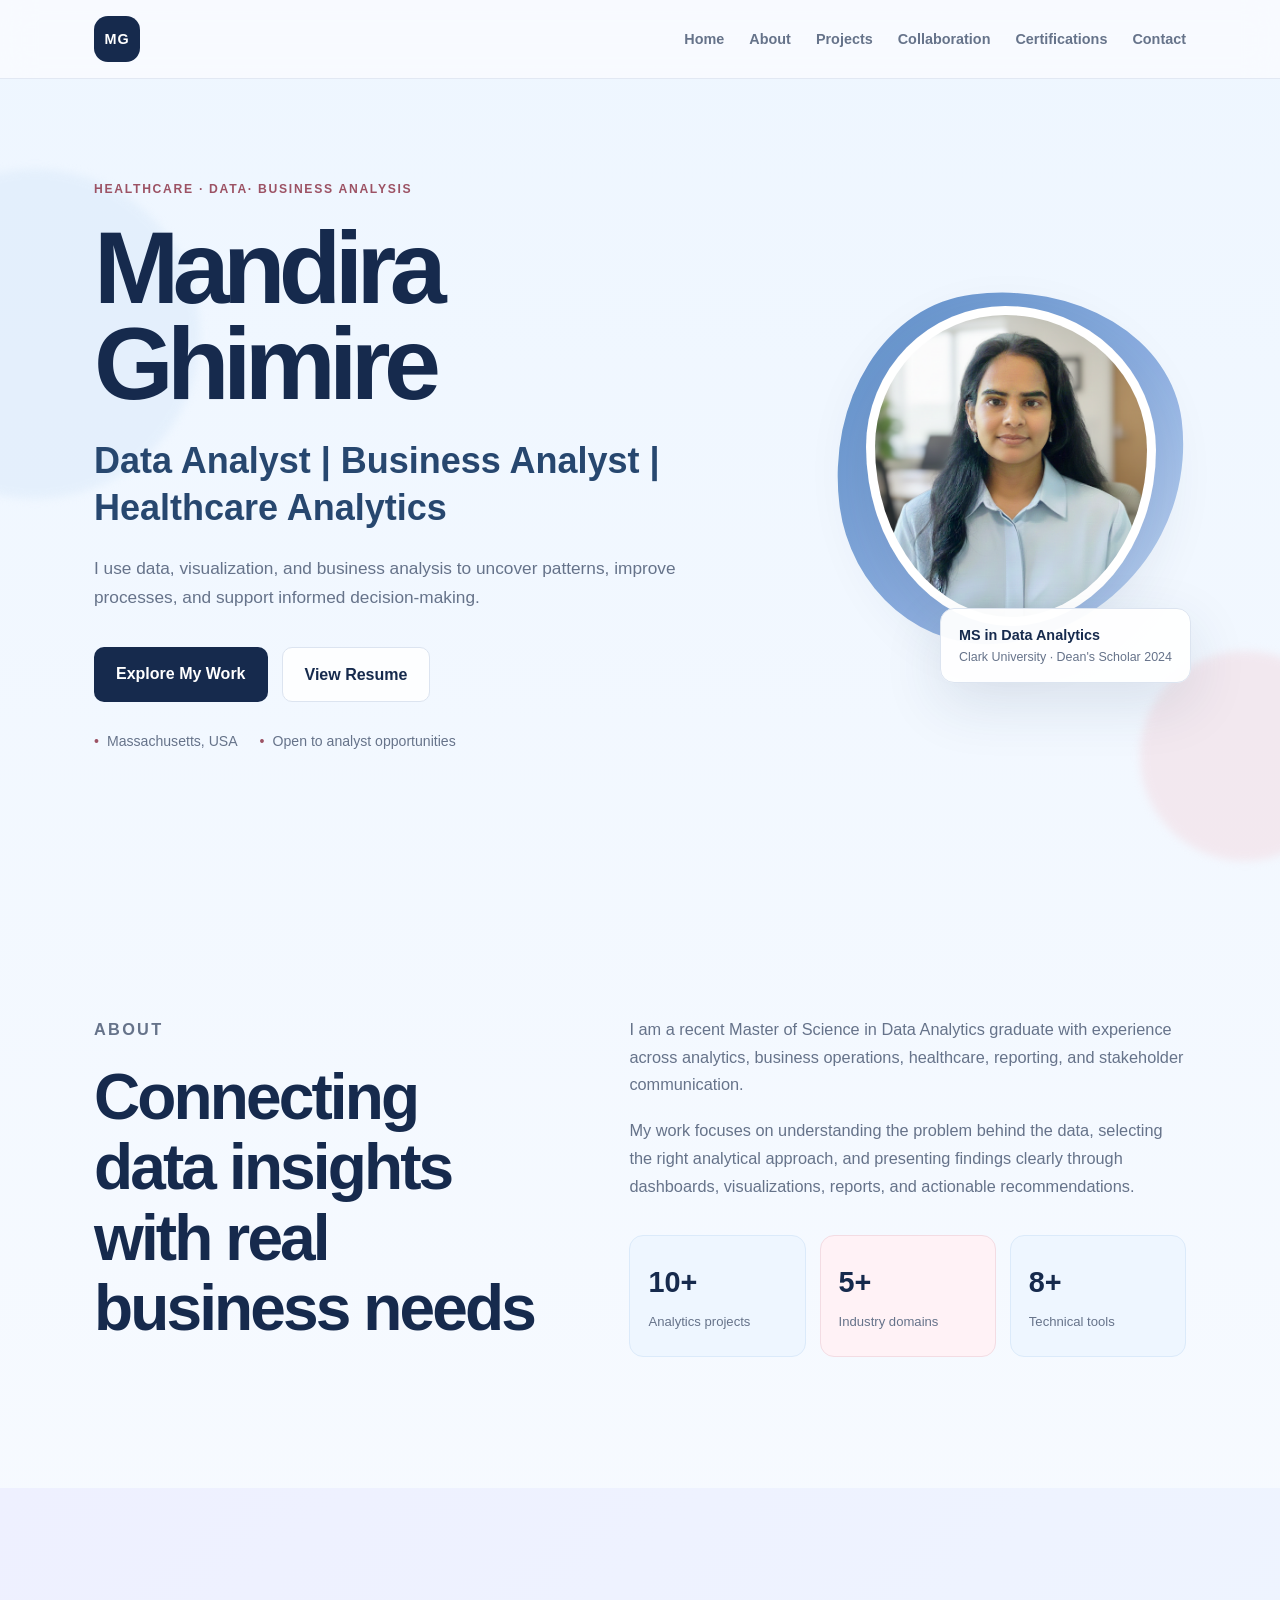
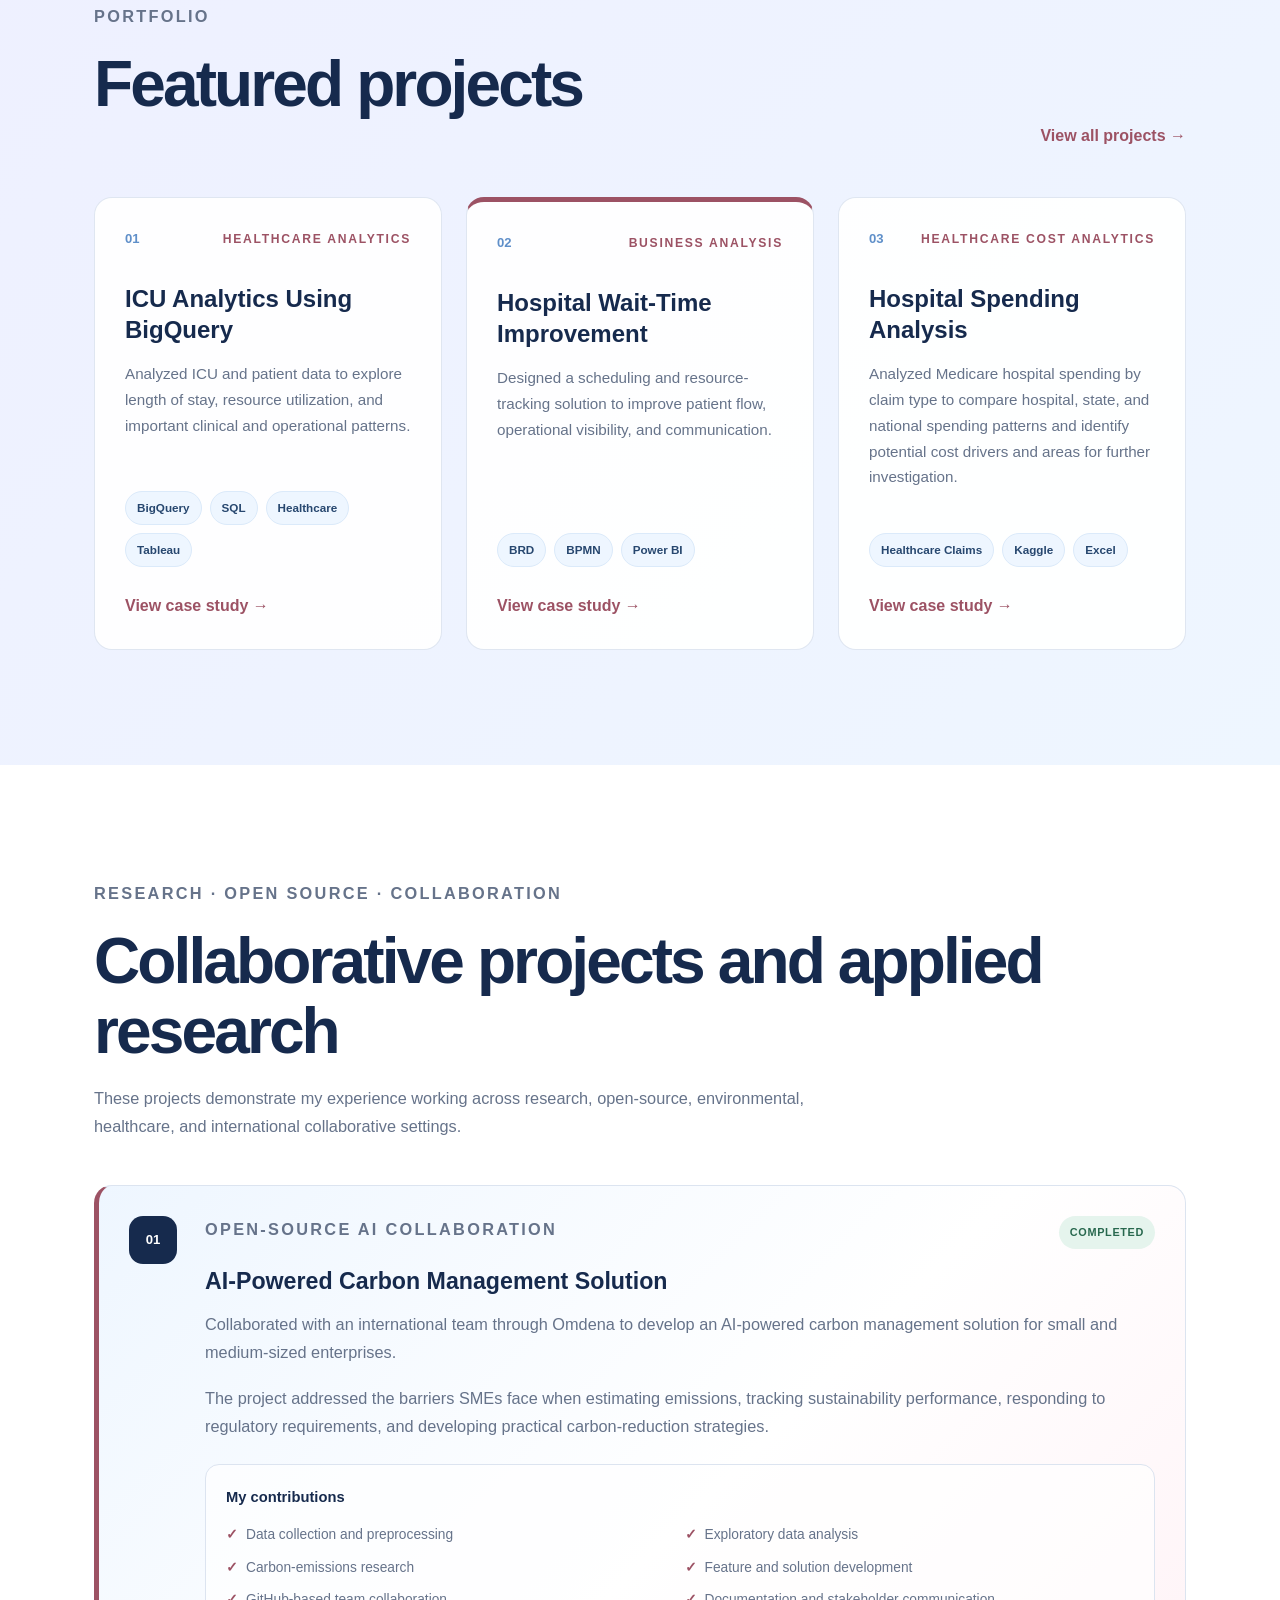
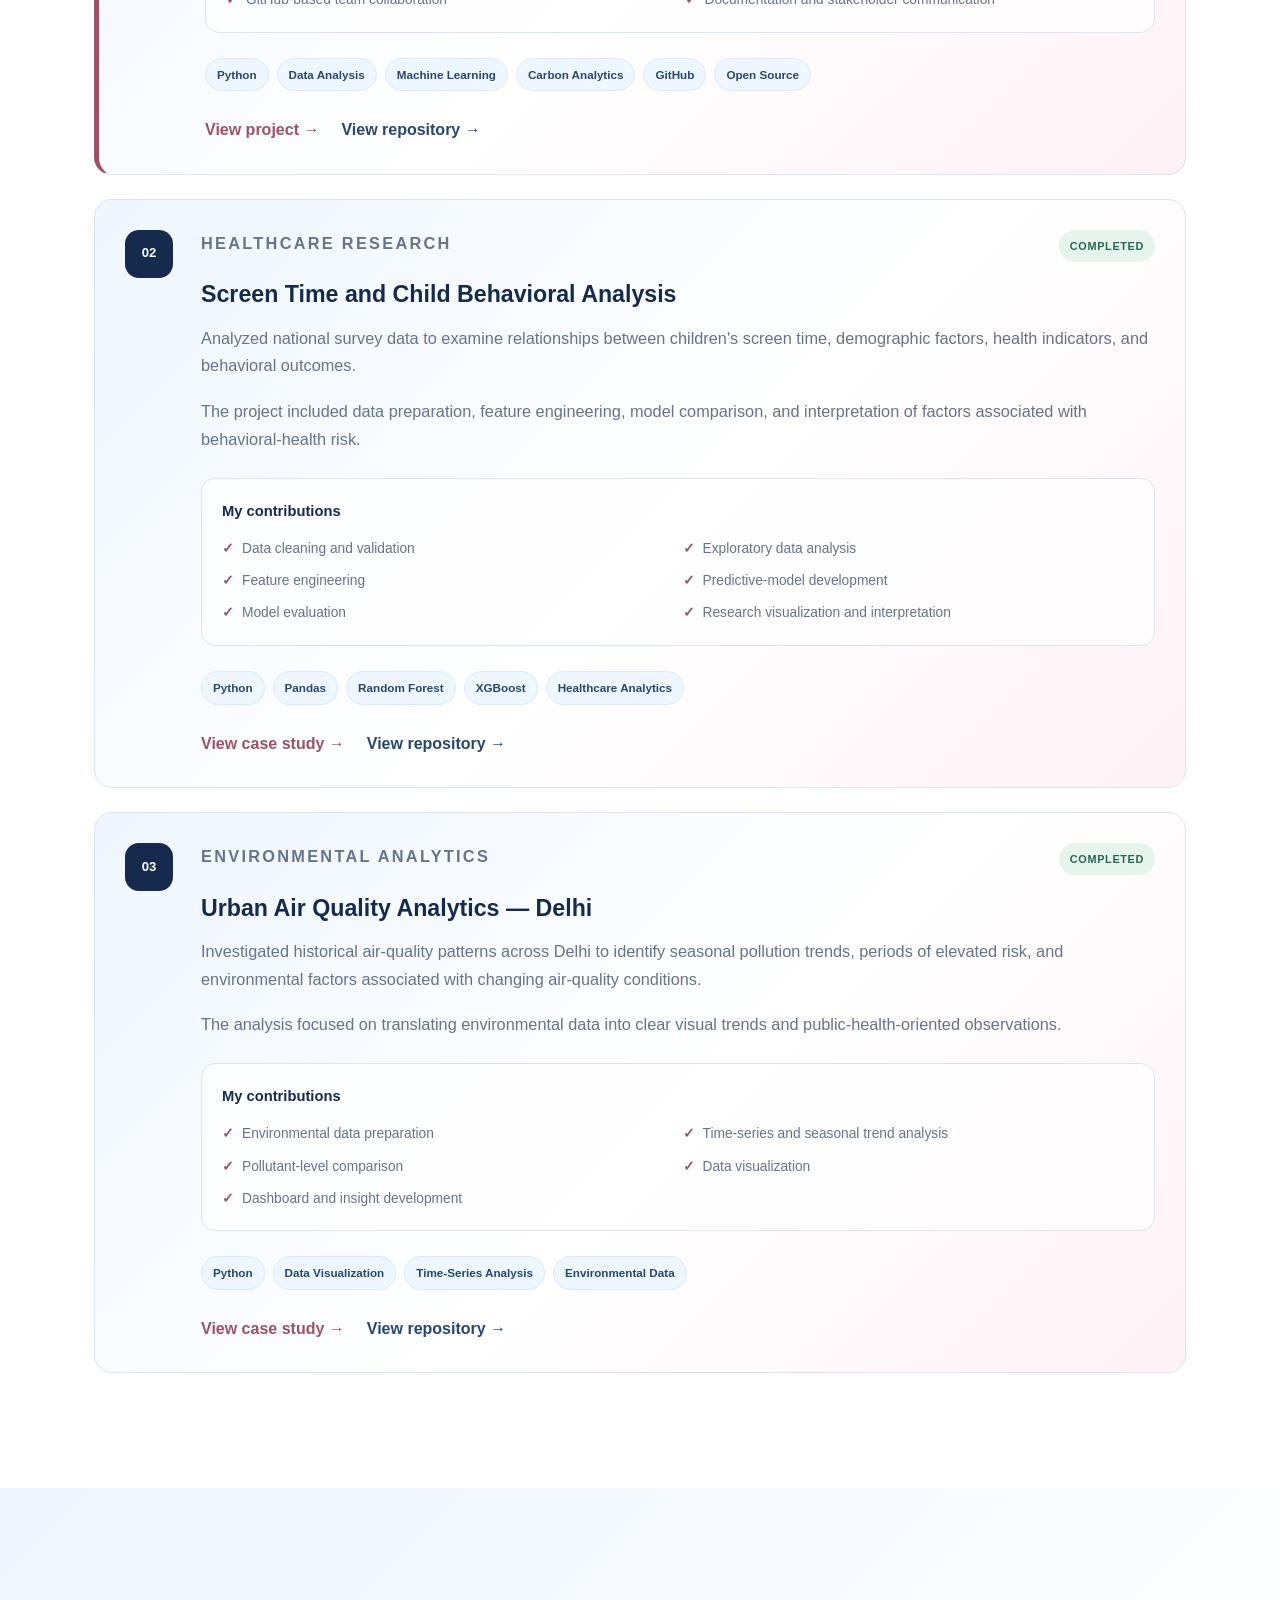
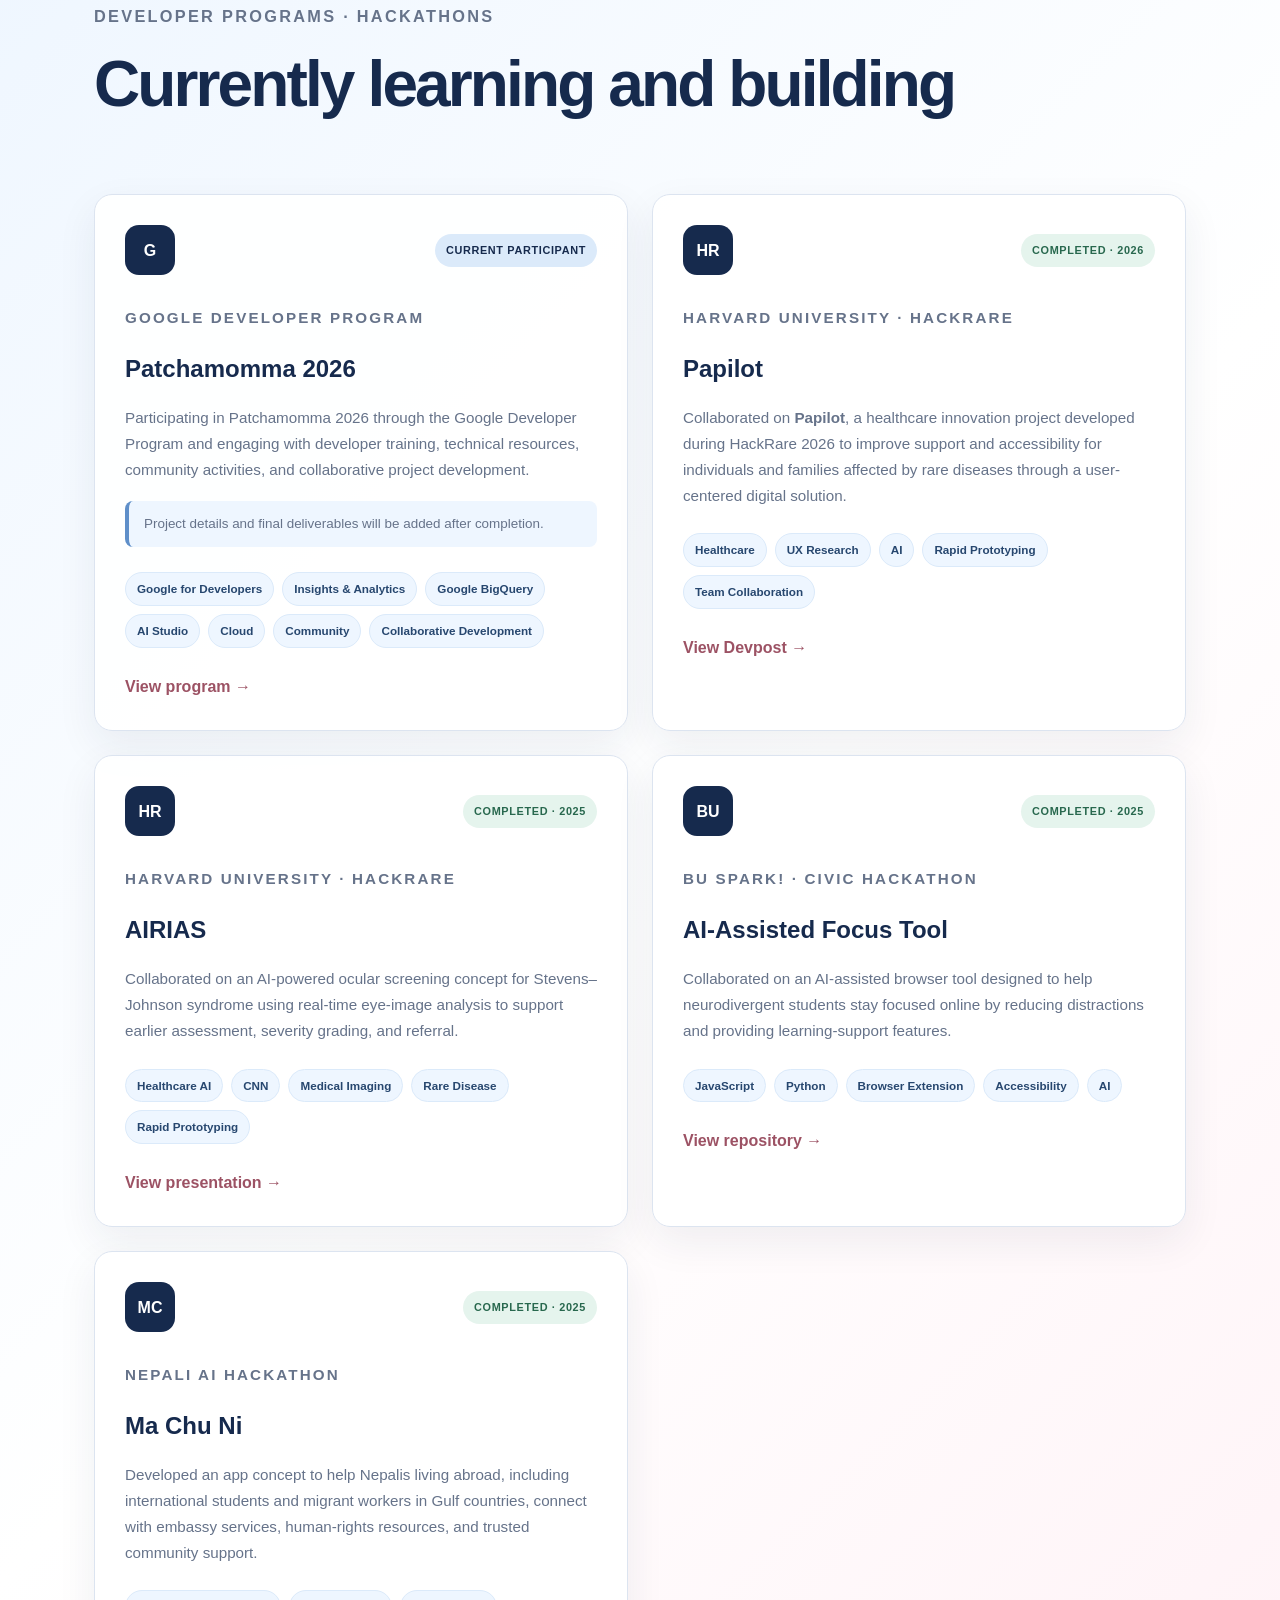
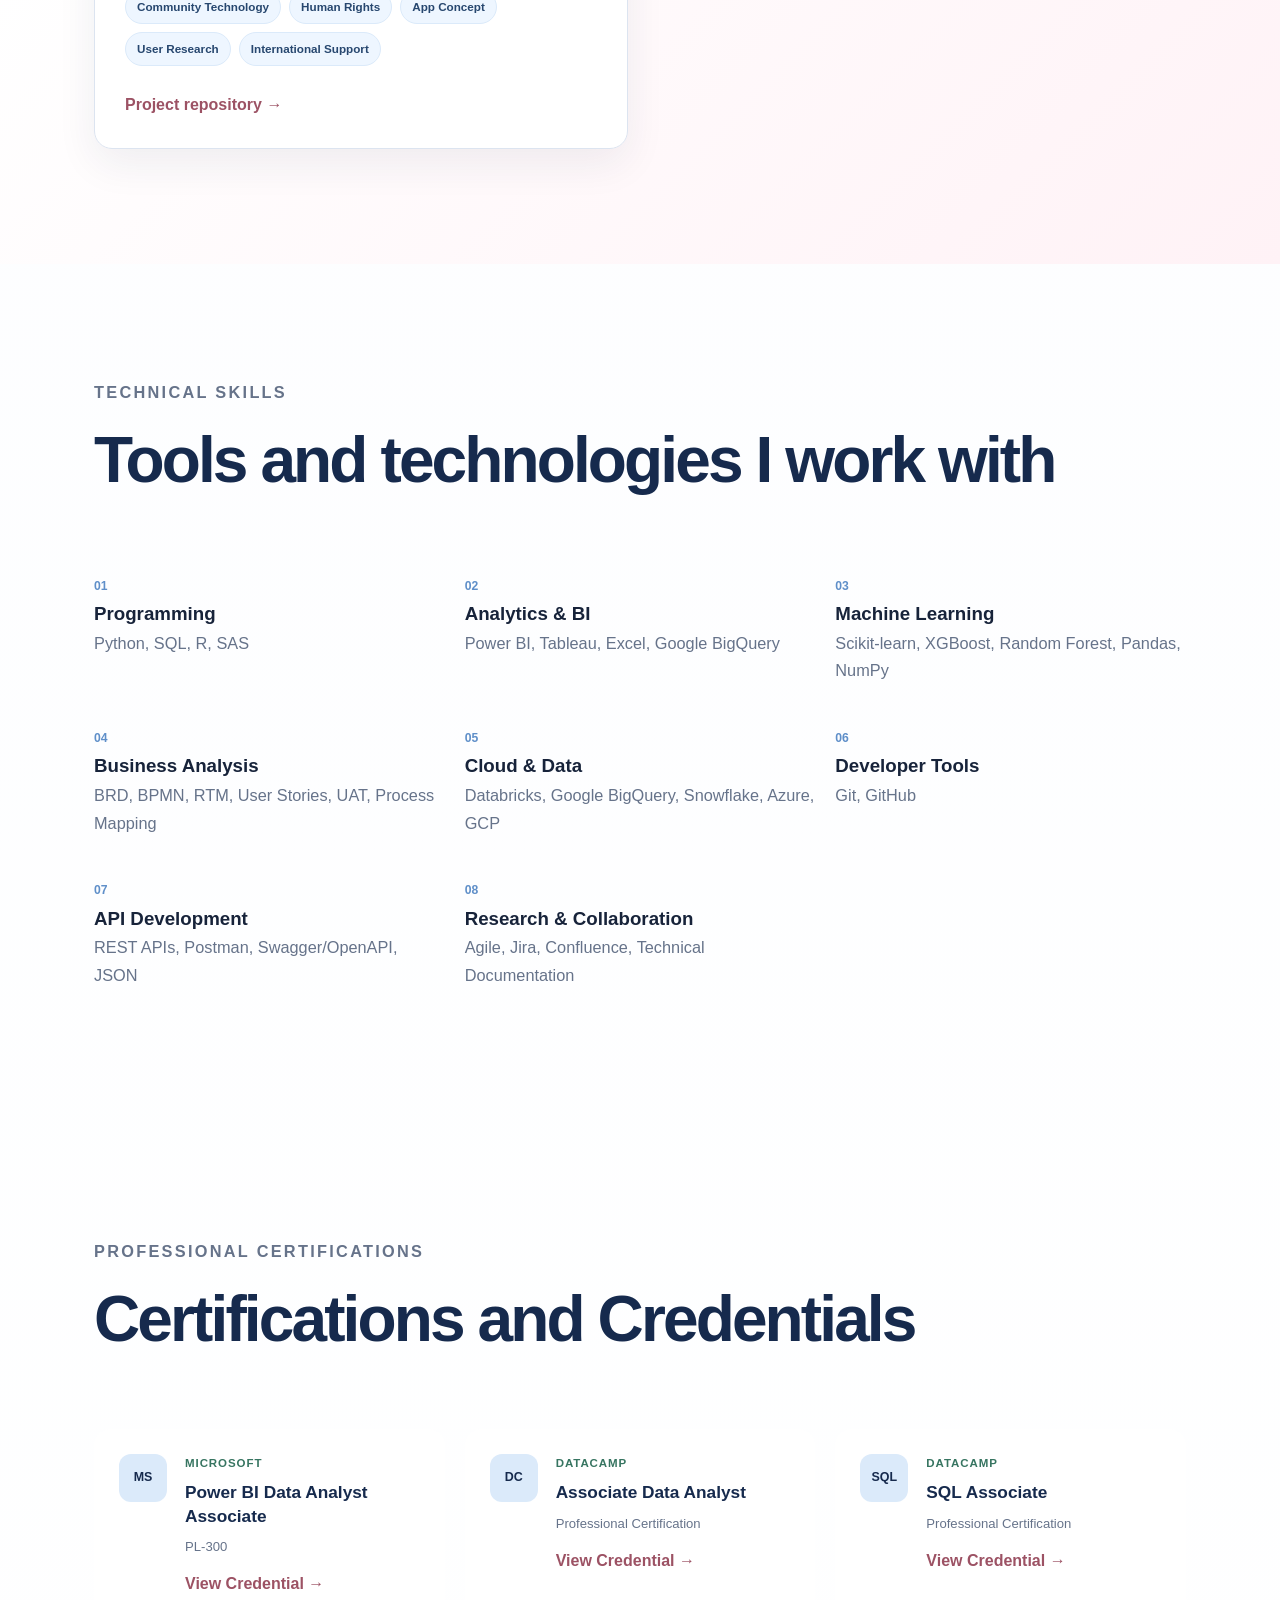
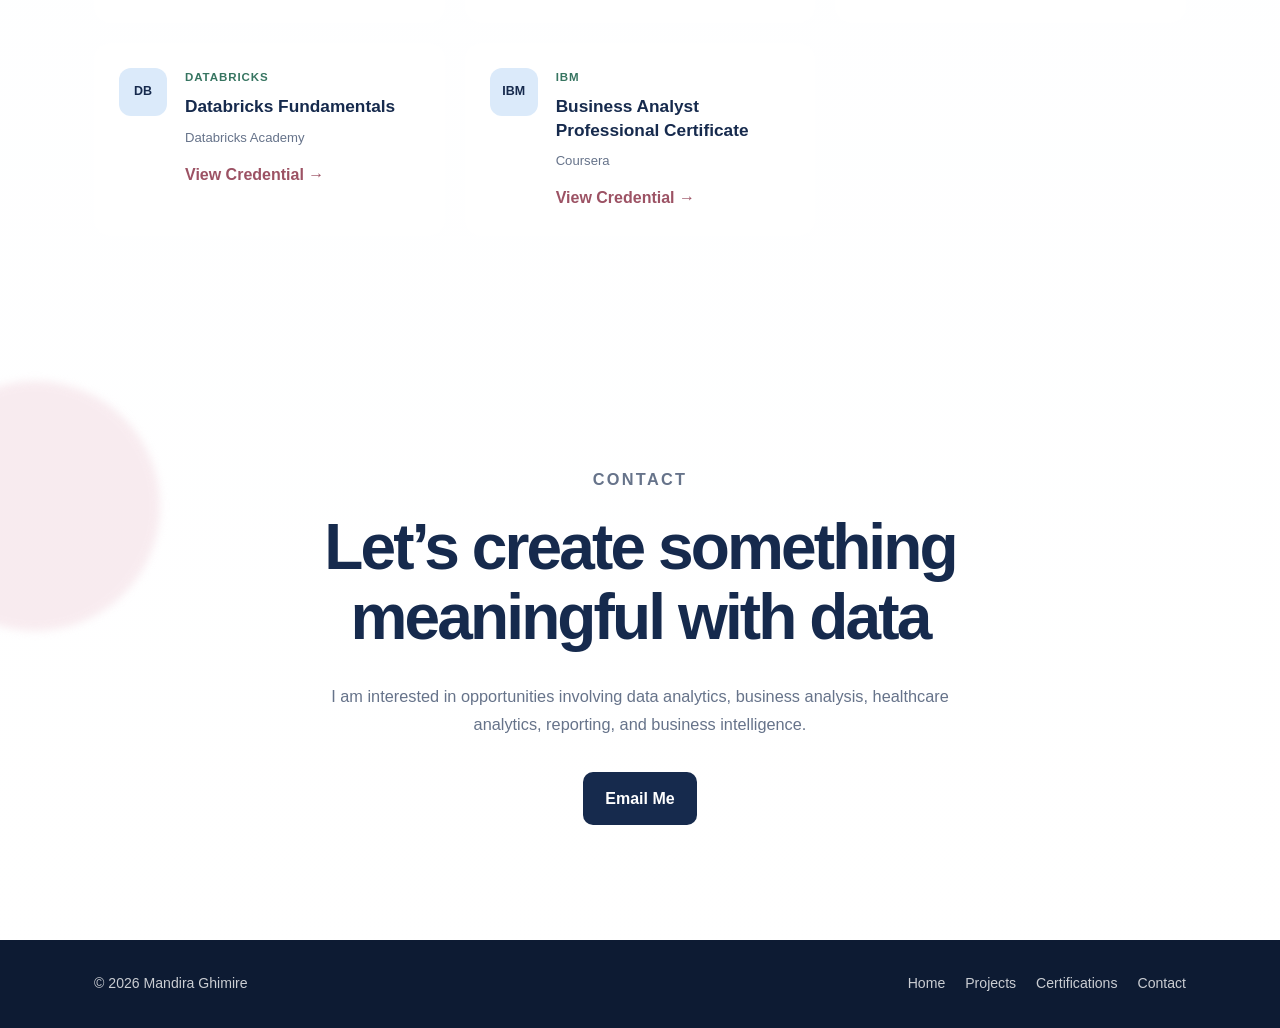
==== index.html @ a369b6be "Update on Portfolio" ====
<!DOCTYPE html>
<html lang="en">
<head>
    <meta charset="UTF-8">

    <meta
        name="viewport"
        content="width=device-width, initial-scale=1.0"
    >

    <meta
        name="description"
        content="Portfolio of Mandira Ghimire, a data analyst and business analyst specializing in healthcare analytics, business intelligence, and data storytelling."
    >

    <title>Mandira Ghimire | Data Analytics Portfolio</title>

    <link rel="stylesheet" href="style.css">
</head>

<body>

    <!-- Navigation -->
    <header class="site-header">
        <div class="container navigation">

            <a href="#home" class="logo" aria-label="Mandira Ghimire home">
                MG
            </a>

            <nav class="nav-links" aria-label="Main navigation">
                <a href="#home">Home</a>
                <a href="#about">About</a>
                <a href="#projects">Projects</a>
                <a href="#collaboration">Collaboration</a>
                <a href="#certifications">Certifications</a>
                <a href="#contact">Contact</a>
            </nav>

        </div>
    </header>

    <main>

        <!-- Hero -->
        <section id="home" class="hero">

            <div class="decorative-shape shape-one"></div>
            <div class="decorative-shape shape-two"></div>

            <div class="container hero-layout">

                <div class="hero-content">

                    <p class="eyebrow">
                        Healthcare · Data· Business Analysis 
                    </p>

                    <h1>Mandira Ghimire</h1>

                    <h2>
                        Data Analyst | Business Analyst | Healthcare Analytics 
                    </h2>

                    <p class="hero-description">
                        I use data, visualization, and business analysis to
                        uncover patterns, improve processes, and support
                        informed decision-making.
                    </p>

                    <div class="hero-actions">

                        <a href="#projects" class="button button-primary">
                            Explore My Work
                        </a>

                        <a
                            href="resume/Mandira-Resume.pdf"
                            class="button button-secondary"
                            target="_blank"
                            rel="noopener noreferrer"
                        >
                            View Resume
                        </a>

                    </div>

                    <div class="quick-details">
                        <span>Massachusetts, USA</span>
                        <span>Open to analyst opportunities</span>
                    </div>

                </div>

                <!-- Professional photo -->
                <div class="profile-visual">

                    <div class="profile-background"></div>

                    <div class="profile-image-wrapper">
                        <img
                            src="images/mandira-profile.jpg"
                            alt="Professional portrait of Mandira Ghimire"
                            class="profile-image"
                        >
                    </div>

                    <div class="profile-note">
                        <strong>MS in Data Analytics</strong>
                        <span>Clark University · Dean's Scholar 2024</span>
                    </div>

                </div>

            </div>
        </section>

        <!-- About -->
        <section id="about" class="section">
            <div class="container about-layout">

                <div>
                    <p class="section-label">About</p>

                    <h2>
                        Connecting data insights with real business needs
                    </h2>
                </div>

                <div class="about-content">

                    <p>
                        I am a recent Master of Science in Data Analytics
                        graduate with experience across analytics, business
                        operations, healthcare, reporting, and stakeholder
                        communication.
                    </p>

                    <p>
                        My work focuses on understanding the problem behind the
                        data, selecting the right analytical approach, and
                        presenting findings clearly through dashboards,
                        visualizations, reports, and actionable recommendations.
                    </p>

                    <div class="about-stats">

                        <div class="stat-card">
                            <strong>10+</strong>
                            <span>Analytics projects</span>
                        </div>

                        <div class="stat-card">
                            <strong>5+</strong>
                            <span>Industry domains</span>
                        </div>

                        <div class="stat-card">
                            <strong>8+</strong>
                            <span>Technical tools</span>
                        </div>

                    </div>

                </div>

            </div>
        </section>

        <!-- Featured projects -->
        <section id="projects" class="section projects-section">
            <div class="container">

                <div class="section-heading">

                    <div>
                        <p class="section-label">Portfolio</p>
                        <h2>Featured projects</h2>
                    </div>

                    <a href="projects.html" class="text-link">
                        View all projects →
                    </a>

                </div>

                <div class="project-grid">

                    <article class="project-card">

                        <div class="project-topline">
                            <span class="project-number">01</span>
                            <span class="project-category">
                                Healthcare Analytics
                            </span>
                        </div>

                        <h3>ICU Analytics Using BigQuery</h3>

                        <p>
                            Analyzed ICU and patient data to explore length of
                            stay, resource utilization, and important clinical
                            and operational patterns.
                        </p>

                        <div class="technology-list">
                            <span>BigQuery</span>
                            <span>SQL</span>
                            <span>Healthcare</span>
                            <span>Tableau</span>
                        </div>

                        <a href="projects/icu-analytics.html" class="text-link">
                            View case study →
                        </a>
 
                    </article>

                    <article class="project-card featured-card">

                        <div class="project-topline">
                            <span class="project-number">02</span>
                            <span class="project-category">
                                Business Analysis
                            </span>
                        </div>

                        <h3>Hospital Wait-Time Improvement</h3>

                        <p>
                            Designed a scheduling and resource-tracking solution
                            to improve patient flow, operational visibility, and
                            communication.
                        </p>

                        <div class="technology-list">
                            <span>BRD</span>
                            <span>BPMN</span>
                            <span>Power BI</span>
                        </div>

                        <a href="projects/hospital-wait-time.html" class="text-link">
                            View case study →
                        </a>

                    </article>

                    <article class="project-card">

                        <div class="project-topline">
                            <span class="project-number">03</span>
                            <span class="project-category">
                                Healthcare Cost Analytics
                            </span>
                        </div>

                        <h3>Hospital Spending Analysis</h3>

                        <p>
                               Analyzed Medicare hospital spending by claim type to compare
                                hospital, state, and national spending patterns and identify
                                potential cost drivers and areas for further investigation.
                        </p>

                        <div class="technology-list">
                            <span>Healthcare Claims</span>
                            <span>Kaggle</span>
                            <span>Excel</span>
                            

                        </div>

                        <a href="projects/hospital-spending.html" class="text-link">
                            View case study →
                        </a>

                    </article>

                </div>

            </div>
        </section>

        <!-- Collaboration -->
        <!-- Research, Open Source and Collaboration -->
<section id="collaboration" class="section collaboration-section">
    <div class="container">

        <div class="section-heading">

            <div>
                <p class="section-label">
                    Research · Open Source · Collaboration
                </p>

                <h2>
                    Collaborative projects and applied research
                </h2>
            </div>

        </div>

        <p class="section-introduction">
            These projects demonstrate my experience working across
            research, open-source, environmental, healthcare, and
            international collaborative settings.
        </p>

        <div class="collaboration-grid">

            <!-- Omdena -->
            <article class="collaboration-card featured-collaboration">

                <div class="collaboration-icon">
                    01
                </div>

                <div class="collaboration-content">

                    <div class="collaboration-heading">

                        <div>
                            <p class="project-category">
                                Open-Source AI Collaboration
                            </p>

                            <h3>
                                AI-Powered Carbon Management Solution
                            </h3>
                        </div>

                        <span class="project-status completed">
                            Completed
                        </span>

                    </div>

                    <p>
                        Collaborated with an international team through
                        Omdena to develop an AI-powered carbon management
                        solution for small and medium-sized enterprises.
                    </p>

                    <p>
                        The project addressed the barriers SMEs face when
                        estimating emissions, tracking sustainability
                        performance, responding to regulatory requirements,
                        and developing practical carbon-reduction strategies.
                    </p>

                    <div class="contribution-box">

                        <h4>My contributions</h4>

                        <ul class="contribution-list">
                            <li>Data collection and preprocessing</li>
                            <li>Exploratory data analysis</li>
                            <li>Carbon-emissions research</li>
                            <li>Feature and solution development</li>
                            <li>GitHub-based team collaboration</li>
                            <li>Documentation and stakeholder communication</li>
                        </ul>

                    </div>

                    <div class="technology-list">
                        <span>Python</span>
                        <span>Data Analysis</span>
                        <span>Machine Learning</span>
                        <span>Carbon Analytics</span>
                        <span>GitHub</span>
                        <span>Open Source</span>
                    </div>

                    <div class="collaboration-links">

                        <a
                            href="#"
                            class="text-link"
                        >
                            View project →
                        </a>

                        <a
                            href="#"
                            class="text-link secondary-link"
                        >
                            View repository →
                        </a>

                    </div>

                </div>

            </article>

            <!-- Screen Time Research -->
            <article class="collaboration-card">

                <div class="collaboration-icon">
                    02
                </div>

                <div class="collaboration-content">

                    <div class="collaboration-heading">

                        <div>
                            <p class="project-category">
                                Healthcare Research
                            </p>

                            <h3>
                                Screen Time and Child Behavioral Analysis
                            </h3>
                        </div>

                        <span class="project-status completed">
                            Completed
                        </span>

                    </div>

                    <p>
                        Analyzed national survey data to examine relationships
                        between children's screen time, demographic factors,
                        health indicators, and behavioral outcomes.
                    </p>

                    <p>
                        The project included data preparation, feature
                        engineering, model comparison, and interpretation of
                        factors associated with behavioral-health risk.
                    </p>

                    <div class="contribution-box">

                        <h4>My contributions</h4>

                        <ul class="contribution-list">
                            <li>Data cleaning and validation</li>
                            <li>Exploratory data analysis</li>
                            <li>Feature engineering</li>
                            <li>Predictive-model development</li>
                            <li>Model evaluation</li>
                            <li>Research visualization and interpretation</li>
                        </ul>

                    </div>

                    <div class="technology-list">
                        <span>Python</span>
                        <span>Pandas</span>
                        <span>Random Forest</span>
                        <span>XGBoost</span>
                        <span>Healthcare Analytics</span>
                    </div>

                    <div class="collaboration-links">

                        <a
                            href="#"
                            class="text-link"
                        >
                            View case study →
                        </a>

                        <a
                            href="#"
                            class="text-link secondary-link"
                        >
                            View repository →
                        </a>

                    </div>

                </div>

            </article>

            <!-- Delhi Air Quality -->
            <article class="collaboration-card">

                <div class="collaboration-icon">
                    03
                </div>

                <div class="collaboration-content">

                    <div class="collaboration-heading">

                        <div>
                            <p class="project-category">
                                Environmental Analytics
                            </p>

                            <h3>
                                Urban Air Quality Analytics — Delhi
                            </h3>
                        </div>

                        <span class="project-status completed">
                            Completed
                        </span>

                    </div>

                    <p>
                        Investigated historical air-quality patterns across
                        Delhi to identify seasonal pollution trends, periods
                        of elevated risk, and environmental factors associated
                        with changing air-quality conditions.
                    </p>

                    <p>
                        The analysis focused on translating environmental data
                        into clear visual trends and public-health-oriented
                        observations.
                    </p>

                    <div class="contribution-box">

                        <h4>My contributions</h4>

                        <ul class="contribution-list">
                            <li>Environmental data preparation</li>
                            <li>Time-series and seasonal trend analysis</li>
                            <li>Pollutant-level comparison</li>
                            <li>Data visualization</li>
                            <li>Dashboard and insight development</li>
                        </ul>

                    </div>

                    <div class="technology-list">
                        <span>Python</span>
                        <span>Data Visualization</span>
                        <span>Time-Series Analysis</span>
                        <span>Environmental Data</span>
                    </div>

                    <div class="collaboration-links">

                        <a
                            href="#"
                            class="text-link"
                        >
                            View case study →
                        </a>

                        <a
                            href="#"
                            class="text-link secondary-link"
                        >
                            View repository →
                        </a>

                    </div>

                </div>

            </article>

        </div>

    </div>
</section>


<!-- Developer Programs and Hackathons -->
<section id="developer-programs" class="section developer-programs-section">
    <div class="container">

        <div class="section-heading">

            <div>
                <p class="section-label">
                    Developer Programs · Hackathons
                </p>

                <h2>
                    Currently learning and building
                </h2>
            </div>

        </div>

        <div class="developer-program-grid">

            <article class="developer-program-card">

                <div class="developer-program-topline">

                    <div class="program-symbol">
                        G
                    </div>

                    <span class="project-status current">
                        Current Participant
                    </span>

                </div>

                <p class="project-category">
                    Google Developer Program
                </p>

                <h3>
                    Patchamomma 2026
                </h3>

                <p>
                    Participating in Patchamomma 2026 through the Google
                    Developer Program and engaging with developer training,
                    technical resources, community activities, and
                    collaborative project development.
                </p>

                <p class="program-note">
                    Project details and final deliverables will be added after
                    completion.
                </p>

                <div class="technology-list">
                    <span>Google for Developers</span>
                    <span>Insights & Analytics </span>
                    <span>Google BigQuery</span>
                    <span>AI Studio</span>
                    <span>Cloud</span>
                    <span>Community</span>
                    <span>Collaborative Development</span>
                </div>

                <a
                    href="https://rsvp.withgoogle.com/events/patchamomma_2026"
                    class="text-link"
                    target="_blank"
                    rel="noopener noreferrer"
                >
                    View program →
                </a>

            </article>

            <!-- HackRare 2026 -->
<article class="developer-program-card">

    <div class="developer-program-topline">

        <div class="program-symbol">
            HR
        </div>

        <span class="project-status completed">
            Completed · 2026
        </span>

    </div>

    <p class="project-category">
        Harvard University · HackRare
    </p>

    <h3>
        Papilot
    </h3>

    <p>
        Collaborated on <strong>Papilot</strong>, a healthcare innovation
        project developed during HackRare 2026 to improve support and
        accessibility for individuals and families affected by rare diseases
        through a user-centered digital solution.
    </p>

    <div class="technology-list">
        <span>Healthcare</span>
        <span>UX Research</span>
        <span>AI</span>
        <span>Rapid Prototyping</span>
        <span>Team Collaboration</span>
    </div>

    <a
        href="https://devpost.com/software/papilot"
        class="text-link"
        target="_blank"
        rel="noopener noreferrer"
    >
        View Devpost →
    </a>

</article>


<!-- HackRare 2025 -->
<article class="developer-program-card">

    <div class="developer-program-topline">

        <div class="program-symbol">
            HR
        </div>

        <span class="project-status completed">
            Completed · 2025
        </span>

    </div>

    <p class="project-category">
        Harvard University · HackRare
    </p>

    <h3>
        AIRIAS
    </h3>

    <p>
        Collaborated on an AI-powered ocular screening concept for
        Stevens–Johnson syndrome using real-time eye-image analysis
        to support earlier assessment, severity grading, and referral.
    </p>

    <div class="technology-list">
        <span>Healthcare AI</span>
        <span>CNN</span>
        <span>Medical Imaging</span>
        <span>Rare Disease</span>
        <span>Rapid Prototyping</span>
    </div>

    <a
        href="../documents/hack-rare-2025-airias.pdf"
        class="text-link"
        target="_blank"
        rel="noopener noreferrer"
    >
        View presentation →
    </a>

</article>


<!-- BU Spark Civic Hackathon -->
<article class="developer-program-card">

    <div class="developer-program-topline">

        <div class="program-symbol">
            BU
        </div>

        <span class="project-status completed">
            Completed · 2025
        </span>

    </div>

    <p class="project-category">
        BU Spark! · Civic Hackathon
    </p>

    <h3>
        AI-Assisted Focus Tool
    </h3>

    <p>
        Collaborated on an AI-assisted browser tool designed to help
        neurodivergent students stay focused online by reducing
        distractions and providing learning-support features.
    </p>

    <div class="technology-list">
        <span>JavaScript</span>
        <span>Python</span>
        <span>Browser Extension</span>
        <span>Accessibility</span>
        <span>AI</span>
    </div>

    <a
        href="https://github.com/BonnieLin1123/AI-Assisting-Tool"
        class="text-link"
        target="_blank"
        rel="noopener noreferrer"
    >
        View repository →
    </a>

</article>


<!-- Nepali Hackathon -->
<article class="developer-program-card">

    <div class="developer-program-topline">

        <div class="program-symbol">
            MC
        </div>

        <span class="project-status completed">
            Completed · 2025
        </span>

    </div>

    <p class="project-category">
        Nepali AI Hackathon
    </p>

    <h3>
        Ma Chu Ni
    </h3>

    <p>
        Developed an app concept to help Nepalis living abroad,
        including international students and migrant workers in Gulf
        countries, connect with embassy services, human-rights
        resources, and trusted community support.
    </p>

    <div class="technology-list">
        <span>Community Technology</span>
        <span>Human Rights</span>
        <span>App Concept</span>
        <span>User Research</span>
        <span>International Support</span>
    </div>

    <a href="https://github.com/ShrillShrestha/Machuni" class="text-link">
        Project repository →
    </a>

</article>

        </div>

    </div>
</section>

        <!-- Skills -->
        <section id="skills" class="section">
    <div class="container">

        <div class="section-heading">
            <div>
                <p class="section-label">Technical Skills</p>
                <h2>Tools and technologies I work with</h2>
            </div>
        </div>

        <div class="skills-grid">

            <article class="skill-card">

                <span class="skill-number">01</span>

                <h3>Programming</h3>

                <p>
                    Python, SQL, R, SAS
                </p>

            </article>

            <article class="skill-card">

                <span class="skill-number">02</span>

                <h3>Analytics & BI</h3>

                <p>
                    Power BI, Tableau, Excel, Google BigQuery
                </p>

            </article>

            <article class="skill-card">

                <span class="skill-number">03</span>

                <h3>Machine Learning</h3>

                <p>
                    Scikit-learn, XGBoost, Random Forest, Pandas, NumPy
                </p>

            </article>

            <article class="skill-card">

                <span class="skill-number">04</span>

                <h3>Business Analysis</h3>

                <p>
                    BRD, BPMN, RTM, User Stories, UAT, Process Mapping
                </p>

            </article>

            <article class="skill-card">

                <span class="skill-number">05</span>

                <h3>Cloud & Data</h3>

                <p>
                    Databricks, Google BigQuery, Snowflake, Azure, GCP
                </p>

            </article>

            <article class="skill-card">

                <span class="skill-number">06</span>

                <h3>Developer Tools</h3>

                <p>
                    Git, GitHub
                </p>

            </article>

            <article class="skill-card">

                <span class="skill-number">07</span>

                <h3>API Development</h3>

                <p>
                    REST APIs, Postman, Swagger/OpenAPI, JSON
                </p>

            </article>

            <article class="skill-card">

                <span class="skill-number">08</span>

                <h3>Research & Collaboration</h3>

                <p>
                    Agile, Jira, Confluence, Technical Documentation
                </p>

            </article>

        </div>

    </div>
</section>

        <!-- Certifications -->
        <section id="certifications" class="section">

    <div class="container">

        <div class="section-heading">

            <div>

                <p class="section-label">
                    Professional Certifications
                </p>

                <h2>
                    Certifications and Credentials
                </h2>

            </div>

        </div>

        <div class="certification-grid">

            <!-- Microsoft -->

            <article class="certification-card">

                <div class="certificate-symbol">
                    MS
                </div>

                <div>

                    <p class="certificate-status">
                        Microsoft
                    </p>

                    <h3>
                        Power BI Data Analyst Associate
                    </h3>

                    <p>
                        PL-300
                    </p>

                    <a
                        href="#"
                        class="text-link"
                    >
                        View Credential →
                    </a>

                </div>

            </article>

            <!-- DataCamp Associate -->

            <article class="certification-card">

                <div class="certificate-symbol">
                    DC
                </div>

                <div>

                    <p class="certificate-status">
                        DataCamp
                    </p>

                    <h3>
                        Associate Data Analyst
                    </h3>

                    <p>
                        Professional Certification
                    </p>

                    <a
                        href="certifications/datacamp-data-analyst-associate.pdf"
                        class="text-link"
                    >
                        View Credential →
                    </a>

                </div>

            </article>

            <!-- SQL Associate -->

            <article class="certification-card">

                <div class="certificate-symbol">
                    SQL
                </div>

                <div>

                    <p class="certificate-status">
                        DataCamp
                    </p>

                    <h3>
                        SQL Associate
                    </h3>

                    <p>
                        Professional Certification
                    </p>

                    <a
                        href="certifications/datacamp-sql-associate.pdf"
                        class="text-link"
                    >
                        View Credential →
                    </a>

                </div>

            </article>

            <!-- Databricks -->

            <article class="certification-card">

                <div class="certificate-symbol">
                    DB
                </div>

                <div>

                    <p class="certificate-status">
                        Databricks
                    </p>

                    <h3>
                        Databricks Fundamentals
                    </h3>

                    <p>
                        Databricks Academy
                    </p>

                    <a
                        href="certifications/databricks-fundamentals.pdf"
                        class="text-link"
                    >
                        View Credential →
                    </a>

                </div>

            </article>

            <!-- IBM -->

            <article class="certification-card">

                <div class="certificate-symbol">
                    IBM
                </div>

                <div>

                    <p class="certificate-status">
                        IBM
                    </p>

                    <h3>
                        Business Analyst Professional Certificate
                    </h3>

                    <p>
                        Coursera
                    </p>

                    <a
                        href="#"
                        class="text-link"
                    >
                        View Credential →
                    </a>

                </div>

            </article>

        </div>

    </div>

</section>

        <!-- Contact -->
        <section id="contact" class="section contact-section">

            <div class="decorative-shape contact-shape"></div>

            <div class="container contact-content">

                <p class="section-label">Contact</p>

                <h2>Let’s create something meaningful with data</h2>

                <p>
                    I am interested in opportunities involving data analytics,
                    business analysis, healthcare analytics, reporting, and
                    business intelligence.
                </p>

                <div class="contact-actions">

                    <a
                        href="mailto:maghimire1@gmail.com"
                        class="button button-primary"
                    >
                        Email Me
                    </a>

            
                </div>

            </div>
        </section>

    </main>

    <footer class="site-footer">
        <div class="container footer-content">

            <p>
                © <span id="current-year"></span> Mandira Ghimire
            </p>

            <div class="footer-links">
                <a href="#home">Home</a>
                <a href="#projects">Projects</a>
                <a href="#certifications">Certifications</a>
                <a href="#contact">Contact</a>
            </div>

        </div>
    </footer>

    <script src="script.js"></script>

</body>
</html>
---- style.css ----
:root {
    --navy: #162a4d;
    --navy-dark: #0d1b33;
    --navy-soft: #27476f;

    --blue: #5f8fc9;
    --light-blue: #dbeafa;
    --pale-blue: #eef6ff;
    --lavender-blue: #eef0ff;

    --maroon: #9c5264;
    --soft-pink: #f3dce3;
    --pale-pink: #fff2f6;

    --background: #f9fbff;
    --surface: #ffffff;
    --text: #17233a;
    --muted: #66738a;
    --border: #dce4f0;

    --shadow:
        0 20px 60px rgba(30, 54, 92, 0.12);

    --container-width: 1140px;
}

* {
    box-sizing: border-box;
    margin: 0;
    padding: 0;
}

html {
    scroll-behavior: smooth;
}

body {
    background:
        linear-gradient(
            180deg,
            var(--pale-blue) 0%,
            var(--background) 22%,
            #ffffff 100%
        );
    color: var(--text);
    font-family:
        Inter,
        -apple-system,
        BlinkMacSystemFont,
        "Segoe UI",
        sans-serif;
    line-height: 1.7;
}

a {
    color: inherit;
    text-decoration: none;
}

img {
    display: block;
    max-width: 100%;
}

.container {
    margin: 0 auto;
    max-width: var(--container-width);
    padding-left: 24px;
    padding-right: 24px;
}

/* Navigation */

.site-header {
    backdrop-filter: blur(16px);
    background: rgba(249, 251, 255, 0.9);
    border-bottom: 1px solid rgba(220, 228, 240, 0.8);
    position: sticky;
    top: 0;
    z-index: 100;
}

.navigation {
    align-items: center;
    display: flex;
    justify-content: space-between;
    min-height: 78px;
}

.logo {
    align-items: center;
    background: var(--navy);
    border-radius: 14px;
    color: white;
    display: flex;
    font-size: 0.9rem;
    font-weight: 800;
    height: 46px;
    justify-content: center;
    letter-spacing: 0.06em;
    width: 46px;
}

.nav-links {
    display: flex;
    gap: 25px;
}

.nav-links a {
    color: var(--muted);
    font-size: 0.9rem;
    font-weight: 650;
    transition:
        color 0.2s ease,
        transform 0.2s ease;
}

.nav-links a:hover {
    color: var(--navy);
    transform: translateY(-1px);
}

/* Hero */

.hero {
    min-height: calc(100vh - 78px);
    overflow: hidden;
    padding: 100px 0;
    position: relative;
}

.hero-layout {
    align-items: center;
    display: grid;
    gap: 90px;
    grid-template-columns: minmax(0, 1.3fr) minmax(320px, 0.7fr);
    position: relative;
    z-index: 2;
}

.eyebrow,
.section-label,
.project-category,
.card-label {
    color: var(--maroon);
    font-size: 0.76rem;
    font-weight: 800;
    letter-spacing: 0.14em;
    text-transform: uppercase;
}

.hero h1 {
    color: var(--navy);
    font-size: clamp(3.7rem, 8vw, 7.1rem);
    letter-spacing: -0.065em;
    line-height: 0.94;
    margin: 20px 0 26px;
}

.hero h2 {
    color: var(--navy-soft);
    font-size: clamp(1.45rem, 3vw, 2.25rem);
    font-weight: 550;
    line-height: 1.3;
    margin-bottom: 22px;
}

.hero-description {
    color: var(--muted);
    font-size: 1.08rem;
    max-width: 700px;
}

.hero-actions,
.contact-actions {
    display: flex;
    flex-wrap: wrap;
    gap: 14px;
    margin-top: 34px;
}

.button {
    border-radius: 10px;
    display: inline-block;
    font-weight: 750;
    padding: 13px 22px;
    transition:
        box-shadow 0.2s ease,
        transform 0.2s ease;
}

.button:hover {
    box-shadow: 0 12px 30px rgba(22, 42, 77, 0.16);
    transform: translateY(-3px);
}

.button-primary {
    background: var(--navy);
    color: white;
}

.button-primary:hover {
    background: var(--navy-dark);
}

.button-secondary {
    background: rgba(255, 255, 255, 0.85);
    border: 1px solid var(--border);
    color: var(--navy);
}

.quick-details {
    color: var(--muted);
    display: flex;
    flex-wrap: wrap;
    font-size: 0.88rem;
    gap: 22px;
    margin-top: 28px;
}

.quick-details span::before {
    color: var(--maroon);
    content: "•";
    margin-right: 8px;
}

/* Profile image */

.profile-visual {
    align-items: center;
    display: flex;
    justify-content: center;
    min-height: 470px;
    position: relative;
}

.profile-background {
    background:
        linear-gradient(
            140deg,
            var(--blue),
            #8caee0 55%,
            #c2d7f4
        );
    border-radius: 45% 55% 58% 42% / 55% 43% 57% 45%;
    height: 350px;
    position: absolute;
    transform: rotate(-7deg);
    width: 350px;
}

.profile-image-wrapper {
    background: var(--surface);
    border: 9px solid rgba(255, 255, 255, 0.95);
    border-radius: 48% 52% 50% 50% / 44% 45% 55% 56%;
    box-shadow: var(--shadow);
    height: 320px;
    overflow: hidden;
    position: relative;
    width: 290px;
    z-index: 2;
}

.profile-image {
    height: 100%;
    object-fit: cover;
    object-position: center top;
    width: 100%;
}

.profile-note {
    background: rgba(255, 255, 255, 0.95);
    border: 1px solid var(--border);
    border-radius: 14px;
    bottom: 18px;
    box-shadow: var(--shadow);
    display: flex;
    flex-direction: column;
    padding: 14px 18px;
    position: absolute;
    right: -5px;
    z-index: 3;
}

.profile-note strong {
    color: var(--navy);
    font-size: 0.9rem;
}

.profile-note span {
    color: var(--muted);
    font-size: 0.78rem;
}

.decorative-shape {
    border-radius: 50%;
    filter: blur(4px);
    opacity: 0.55;
    position: absolute;
}

.shape-one {
    background: var(--light-blue);
    height: 330px;
    left: -130px;
    top: 90px;
    width: 330px;
}

.shape-two {
    background: var(--soft-pink);
    bottom: 40px;
    height: 210px;
    right: -70px;
    width: 210px;
}

/* General sections */

.section {
    padding: 115px 0;
}

.section h2 {
    color: var(--navy);
    font-size: clamp(2.35rem, 5vw, 4rem);
    letter-spacing: -0.045em;
    line-height: 1.1;
    margin: 15px 0 30px;
}

.section p {
    color: var(--muted);
    font-size: 1.02rem;
    margin-bottom: 18px;
}

.section-heading {
    align-items: end;
    display: flex;
    justify-content: space-between;
}

/* About */

.about-layout {
    display: grid;
    gap: 80px;
    grid-template-columns: 0.9fr 1.1fr;
}

.about-content {
    max-width: 680px;
}

.about-stats {
    display: grid;
    gap: 14px;
    grid-template-columns: repeat(3, 1fr);
    margin-top: 35px;
}

.stat-card {
    background: var(--pale-blue);
    border: 1px solid var(--light-blue);
    border-radius: 14px;
    padding: 22px 18px;
}

.stat-card:nth-child(2) {
    background: var(--pale-pink);
    border-color: var(--soft-pink);
}

.stat-card strong {
    color: var(--navy);
    display: block;
    font-size: 1.8rem;
}

.stat-card span {
    color: var(--muted);
    font-size: 0.82rem;
}

/* Projects */

.projects-section {
    background:
        linear-gradient(
            135deg,
            var(--lavender-blue),
            var(--pale-blue)
        );
}

.project-grid {
    display: grid;
    gap: 24px;
    grid-template-columns: repeat(3, 1fr);
    margin-top: 48px;
}

.project-card {
    background: rgba(255, 255, 255, 0.92);
    border: 1px solid rgba(220, 228, 240, 0.9);
    border-radius: 18px;
    display: flex;
    flex-direction: column;
    min-height: 405px;
    padding: 30px;
    transition:
        box-shadow 0.25s ease,
        transform 0.25s ease;
}

.project-card:hover {
    box-shadow: var(--shadow);
    transform: translateY(-6px);
}

.featured-card {
    border-top: 5px solid var(--maroon);
}

.project-topline {
    align-items: center;
    display: flex;
    justify-content: space-between;
}

.project-number {
    color: var(--blue);
    font-size: 0.82rem;
    font-weight: 800;
}

.project-card h3 {
    color: var(--navy);
    font-size: 1.5rem;
    line-height: 1.3;
    margin: 32px 0 16px;
}

.project-card p {
    flex-grow: 1;
    font-size: 0.95rem;
}

.technology-list {
    display: flex;
    flex-wrap: wrap;
    gap: 8px;
    margin: 25px 0;
}

.technology-list span {
    background: var(--pale-blue);
    border: 1px solid var(--light-blue);
    border-radius: 100px;
    color: var(--navy-soft);
    font-size: 0.73rem;
    font-weight: 650;
    padding: 6px 11px;
}

.text-link {
    color: var(--maroon);
    font-weight: 750;
}

/* Collaboration */

.collaboration-section {
    background: var(--surface);
}

.collaboration-grid {
    display: grid;
    gap: 24px;
    margin-top: 45px;
}

.collaboration-card {
    align-items: flex-start;
    background:
        linear-gradient(
            135deg,
            var(--pale-blue),
            white 55%,
            var(--pale-pink)
        );
    border: 1px solid var(--border);
    border-radius: 18px;
    display: grid;
    gap: 28px;
    grid-template-columns: auto 1fr;
    padding: 30px;
}

.collaboration-icon {
    align-items: center;
    background: var(--navy);
    border-radius: 14px;
    color: white;
    display: flex;
    font-size: 0.82rem;
    font-weight: 800;
    height: 48px;
    justify-content: center;
    width: 48px;
}

.collaboration-card h3 {
    color: var(--navy);
    font-size: 1.45rem;
    margin: 10px 0 10px;
}

/* Skills */

.skills-grid {
    display: grid;
    gap: 20px;
    grid-template-columns: repeat(3, 1fr);
    margin-top: 45px;
}

.skill-group {
    background: var(--surface);
    border: 1px solid var(--border);
    border-radius: 16px;
    padding: 27px;
}

.skill-group:nth-child(2),
.skill-group:nth-child(5) {
    background: var(--pale-blue);
}

.skill-group:nth-child(3),
.skill-group:nth-child(6) {
    background: var(--pale-pink);
}

.skill-number {
    color: var(--blue);
    font-size: 0.76rem;
    font-weight: 800;
}

.skill-group h3 {
    color: var(--navy);
    margin: 18px 0 8px;
}

.skill-group p {
    font-size: 0.94rem;
    margin-bottom: 0;
}

/* Certifications */

.certification-section {
    background:
        linear-gradient(
            135deg,
            var(--navy-dark),
            var(--navy)
        );
}

.certification-section .section-label {
    color: #f1aebf;
}

.certification-section h2 {
    color: white;
}

.certification-grid {
    display: grid;
    gap: 20px;
    grid-template-columns: repeat(3, 1fr);
    margin-top: 45px;
}

.certification-card {
    background: rgba(255, 255, 255, 0.98);
    border-radius: 17px;
    display: grid;
    gap: 18px;
    grid-template-columns: auto 1fr;
    padding: 25px;
}

.certificate-symbol {
    align-items: center;
    background: var(--light-blue);
    border-radius: 12px;
    color: var(--navy);
    display: flex;
    font-size: 0.78rem;
    font-weight: 850;
    height: 48px;
    justify-content: center;
    width: 48px;
}

.certificate-status {
    color: #377561 !important;
    font-size: 0.72rem !important;
    font-weight: 800;
    letter-spacing: 0.08em;
    margin-bottom: 8px !important;
    text-transform: uppercase;
}

.certificate-status.progress {
    color: var(--maroon) !important;
}

.certificate-status.planned {
    color: var(--blue) !important;
}

.certification-card h3 {
    color: var(--navy);
    font-size: 1.08rem;
    line-height: 1.35;
    margin-bottom: 8px;
}

.certification-card p {
    font-size: 0.82rem;
    margin-bottom: 12px;
}

/* Contact */

.contact-section {
    overflow: hidden;
    position: relative;
    text-align: center;
}

.contact-content {
    max-width: 780px;
    position: relative;
    z-index: 2;
}

.contact-content p {
    margin-left: auto;
    margin-right: auto;
    max-width: 650px;
}

.contact-actions {
    justify-content: center;
}

.contact-shape {
    background: var(--soft-pink);
    height: 250px;
    left: -90px;
    top: 30px;
    width: 250px;
}

/* Footer */

.site-footer {
    background: var(--navy-dark);
    color: rgba(255, 255, 255, 0.78);
    padding: 32px 0;
}

.footer-content {
    align-items: center;
    display: flex;
    font-size: 0.88rem;
    justify-content: space-between;
}

.footer-links {
    display: flex;
    gap: 20px;
}

.footer-links a:hover {
    color: white;
}

/* Tablet */

@media (max-width: 950px) {
    .nav-links {
        gap: 16px;
    }

    .nav-links a {
        font-size: 0.8rem;
    }

    .hero-layout,
    .about-layout {
        grid-template-columns: 1fr;
    }

    .hero-layout {
        gap: 30px;
    }

    .profile-visual {
        justify-self: center;
        max-width: 500px;
        width: 100%;
    }

    .project-grid,
    .certification-grid {
        grid-template-columns: 1fr;
    }

    .skills-grid {
        grid-template-columns: repeat(2, 1fr);
    }
}

/* Mobile */

@media (max-width: 680px) {
    .navigation {
        align-items: flex-start;
        gap: 18px;
        padding-bottom: 18px;
        padding-top: 18px;
    }

    .nav-links {
        flex-wrap: wrap;
        justify-content: flex-end;
    }

    .nav-links a:nth-child(4),
    .nav-links a:nth-child(5) {
        display: none;
    }

    .hero {
        min-height: auto;
        padding: 75px 0;
    }

    .hero h1 {
        font-size: 3.5rem;
    }

    .profile-background {
        height: 285px;
        width: 285px;
    }

    .profile-image-wrapper {
        height: 270px;
        width: 245px;
    }

    .profile-note {
        bottom: 25px;
        right: 0;
    }

    .section {
        padding: 80px 0;
    }

    .section-heading {
        align-items: flex-start;
        flex-direction: column;
        gap: 12px;
    }

    .about-stats,
    .skills-grid {
        grid-template-columns: 1fr;
    }

    .collaboration-card {
        grid-template-columns: 1fr;
    }

    .footer-content {
        align-items: flex-start;
        flex-direction: column;
        gap: 15px;
    }

    .footer-links {
        flex-wrap: wrap;
    }
}


/* =========================
   PROJECT CASE-STUDY PAGES
========================= */

.project-page {
    background:
        linear-gradient(
            180deg,
            var(--pale-blue) 0%,
            var(--background) 28%,
            #ffffff 100%
        );
}

.project-page-header {
    padding: 85px 0 65px;
}

.project-breadcrumb {
    color: var(--maroon);
    display: inline-block;
    font-size: 0.88rem;
    font-weight: 750;
    margin-bottom: 30px;
}

.project-breadcrumb:hover {
    color: var(--navy);
}

.project-page-header h1 {
    color: var(--navy);
    font-size: clamp(2.8rem, 7vw, 5.8rem);
    letter-spacing: -0.055em;
    line-height: 1;
    margin: 18px 0 25px;
    max-width: 950px;
}

.project-summary {
    color: var(--muted);
    font-size: 1.15rem;
    max-width: 800px;
}

.project-meta-grid {
    display: grid;
    gap: 16px;
    grid-template-columns: repeat(4, 1fr);
    margin-top: 45px;
}

.project-meta-card {
    background: rgba(255, 255, 255, 0.9);
    border: 1px solid var(--border);
    border-radius: 14px;
    padding: 20px;
}

.project-meta-card span {
    color: var(--maroon);
    display: block;
    font-size: 0.72rem;
    font-weight: 800;
    letter-spacing: 0.09em;
    margin-bottom: 7px;
    text-transform: uppercase;
}

.project-meta-card strong {
    color: var(--navy);
    font-size: 0.95rem;
}

.project-hero-image {
    background: var(--surface);
    border: 1px solid var(--border);
    border-radius: 20px;
    box-shadow: var(--shadow);
    margin-top: 50px;
    overflow: hidden;
}

.project-hero-image img {
    height: auto;
    width: 100%;
}

.project-content {
    padding: 90px 0 110px;
}

.case-study-layout {
    display: grid;
    gap: 75px;
    grid-template-columns: minmax(190px, 0.35fr) minmax(0, 1fr);
}

.case-study-sidebar {
    align-self: start;
    position: sticky;
    top: 110px;
}

.case-study-sidebar h3 {
    color: var(--navy);
    font-size: 1rem;
    margin-bottom: 16px;
}

.case-study-sidebar nav {
    display: grid;
    gap: 10px;
}

.case-study-sidebar nav a {
    color: var(--muted);
    font-size: 0.88rem;
    font-weight: 650;
}

.case-study-sidebar nav a:hover {
    color: var(--maroon);
}

.case-study-main {
    max-width: 790px;
}

.case-study-section {
    border-bottom: 1px solid var(--border);
    padding-bottom: 55px;
    padding-top: 15px;
}

.case-study-section + .case-study-section {
    padding-top: 60px;
}

.case-study-section:last-child {
    border-bottom: 0;
}

.case-study-section h2 {
    color: var(--navy);
    font-size: clamp(2rem, 4vw, 3rem);
    letter-spacing: -0.035em;
    line-height: 1.15;
    margin-bottom: 22px;
}

.case-study-section h3 {
    color: var(--navy);
    font-size: 1.25rem;
    margin: 28px 0 12px;
}

.case-study-section p {
    color: var(--muted);
    margin-bottom: 18px;
}

.case-study-list {
    display: grid;
    gap: 13px;
    list-style: none;
    margin: 24px 0;
}

.case-study-list li {
    background: var(--pale-blue);
    border: 1px solid var(--light-blue);
    border-radius: 12px;
    color: var(--navy-soft);
    padding: 15px 18px;
}

.case-study-list li::before {
    color: var(--maroon);
    content: "✓";
    font-weight: 850;
    margin-right: 10px;
}

.insight-grid {
    display: grid;
    gap: 16px;
    grid-template-columns: repeat(2, 1fr);
    margin-top: 28px;
}

.insight-card {
    background:
        linear-gradient(
            135deg,
            var(--pale-blue),
            white 65%,
            var(--pale-pink)
        );
    border: 1px solid var(--border);
    border-radius: 15px;
    padding: 24px;
}

.insight-card strong {
    color: var(--navy);
    display: block;
    font-size: 1.1rem;
    margin-bottom: 8px;
}

.insight-card p {
    font-size: 0.92rem;
    margin-bottom: 0;
}

.project-visual {
    background: var(--surface);
    border: 1px solid var(--border);
    border-radius: 17px;
    margin-top: 30px;
    overflow: hidden;
}

.project-visual img {
    width: 100%;
}

.image-caption {
    color: var(--muted);
    font-size: 0.8rem;
    padding: 12px 16px;
}

.project-action-box {
    background:
        linear-gradient(
            135deg,
            var(--navy-dark),
            var(--navy)
        );
    border-radius: 20px;
    color: white;
    margin-top: 70px;
    padding: 38px;
}

.project-action-box h2 {
    color: white;
    margin-bottom: 12px;
}

.project-action-box p {
    color: rgba(255, 255, 255, 0.75);
}

.project-action-box .button-secondary {
    background: white;
}

.project-action-buttons {
    display: flex;
    flex-wrap: wrap;
    gap: 13px;
    margin-top: 25px;
}

@media (max-width: 900px) {
    .project-meta-grid {
        grid-template-columns: repeat(2, 1fr);
    }

    .case-study-layout {
        grid-template-columns: 1fr;
    }

    .case-study-sidebar {
        display: none;
    }
}

@media (max-width: 600px) {
    .project-meta-grid,
    .insight-grid {
        grid-template-columns: 1fr;
    }

    .project-page-header {
        padding-top: 60px;
    }

    .project-content {
        padding-top: 60px;
    }
}

/* ==============================
   COLLABORATIVE PROJECT UPDATES
============================== */

.section-introduction {
    color: var(--muted);
    margin-top: -12px;
    max-width: 760px;
}

.featured-collaboration {
    border-left: 5px solid var(--maroon);
}

.collaboration-content {
    min-width: 0;
}

.collaboration-heading {
    align-items: flex-start;
    display: flex;
    gap: 20px;
    justify-content: space-between;
}

.collaboration-heading h3 {
    margin-top: 10px;
}

.project-status {
    border-radius: 100px;
    display: inline-block;
    flex-shrink: 0;
    font-size: 0.68rem;
    font-weight: 800;
    letter-spacing: 0.06em;
    padding: 7px 11px;
    text-transform: uppercase;
}

.project-status.completed {
    background: #e5f4ed;
    color: #28684e;
}

.project-status.current {
    background: var(--light-blue);
    color: var(--navy);
}

.project-status.planned {
    background: var(--soft-pink);
    color: var(--maroon);
}

.contribution-box {
    background: rgba(255, 255, 255, 0.7);
    border: 1px solid var(--border);
    border-radius: 14px;
    margin-top: 24px;
    padding: 20px;
}

.contribution-box h4 {
    color: var(--navy);
    font-size: 0.92rem;
    margin-bottom: 13px;
}

.contribution-list {
    display: grid;
    gap: 9px;
    grid-template-columns: repeat(2, minmax(0, 1fr));
    list-style: none;
}

.contribution-list li {
    color: var(--muted);
    font-size: 0.86rem;
}

.contribution-list li::before {
    color: var(--maroon);
    content: "✓";
    font-weight: 800;
    margin-right: 8px;
}

.collaboration-links {
    display: flex;
    flex-wrap: wrap;
    gap: 22px;
    margin-top: 8px;
}

.secondary-link {
    color: var(--navy-soft);
}


/* ==============================
   DEVELOPER PROGRAMS
============================== */

.developer-programs-section {
    background:
        linear-gradient(
            135deg,
            var(--pale-blue),
            #ffffff 52%,
            var(--pale-pink)
        );
}

.developer-program-grid {
    display: grid;
    gap: 24px;
    grid-template-columns: repeat(2, minmax(0, 1fr));
    margin-top: 45px;
}

.developer-program-card {
    background: rgba(255, 255, 255, 0.94);
    border: 1px solid var(--border);
    border-radius: 18px;
    box-shadow: 0 15px 40px rgba(22, 42, 77, 0.07);
    padding: 30px;
}

.developer-program-topline {
    align-items: center;
    display: flex;
    justify-content: space-between;
    margin-bottom: 30px;
}

.program-symbol {
    align-items: center;
    background: var(--navy);
    border-radius: 14px;
    color: white;
    display: flex;
    font-size: 1rem;
    font-weight: 850;
    height: 50px;
    justify-content: center;
    width: 50px;
}

.future-program-card .program-symbol {
    background: var(--maroon);
}

.developer-program-card h3 {
    color: var(--navy);
    font-size: 1.5rem;
    margin: 11px 0 15px;
}

.developer-program-card p {
    font-size: 0.95rem;
}

.program-note {
    background: var(--pale-blue);
    border-left: 4px solid var(--blue);
    border-radius: 8px;
    font-size: 0.84rem !important;
    padding: 12px 15px;
}


/* Tablet and mobile */

@media (max-width: 900px) {
    .developer-program-grid {
        grid-template-columns: 1fr;
    }
}

@media (max-width: 680px) {
    .collaboration-heading {
        align-items: flex-start;
        flex-direction: column;
    }

    .contribution-list {
        grid-template-columns: 1fr;
    }
}
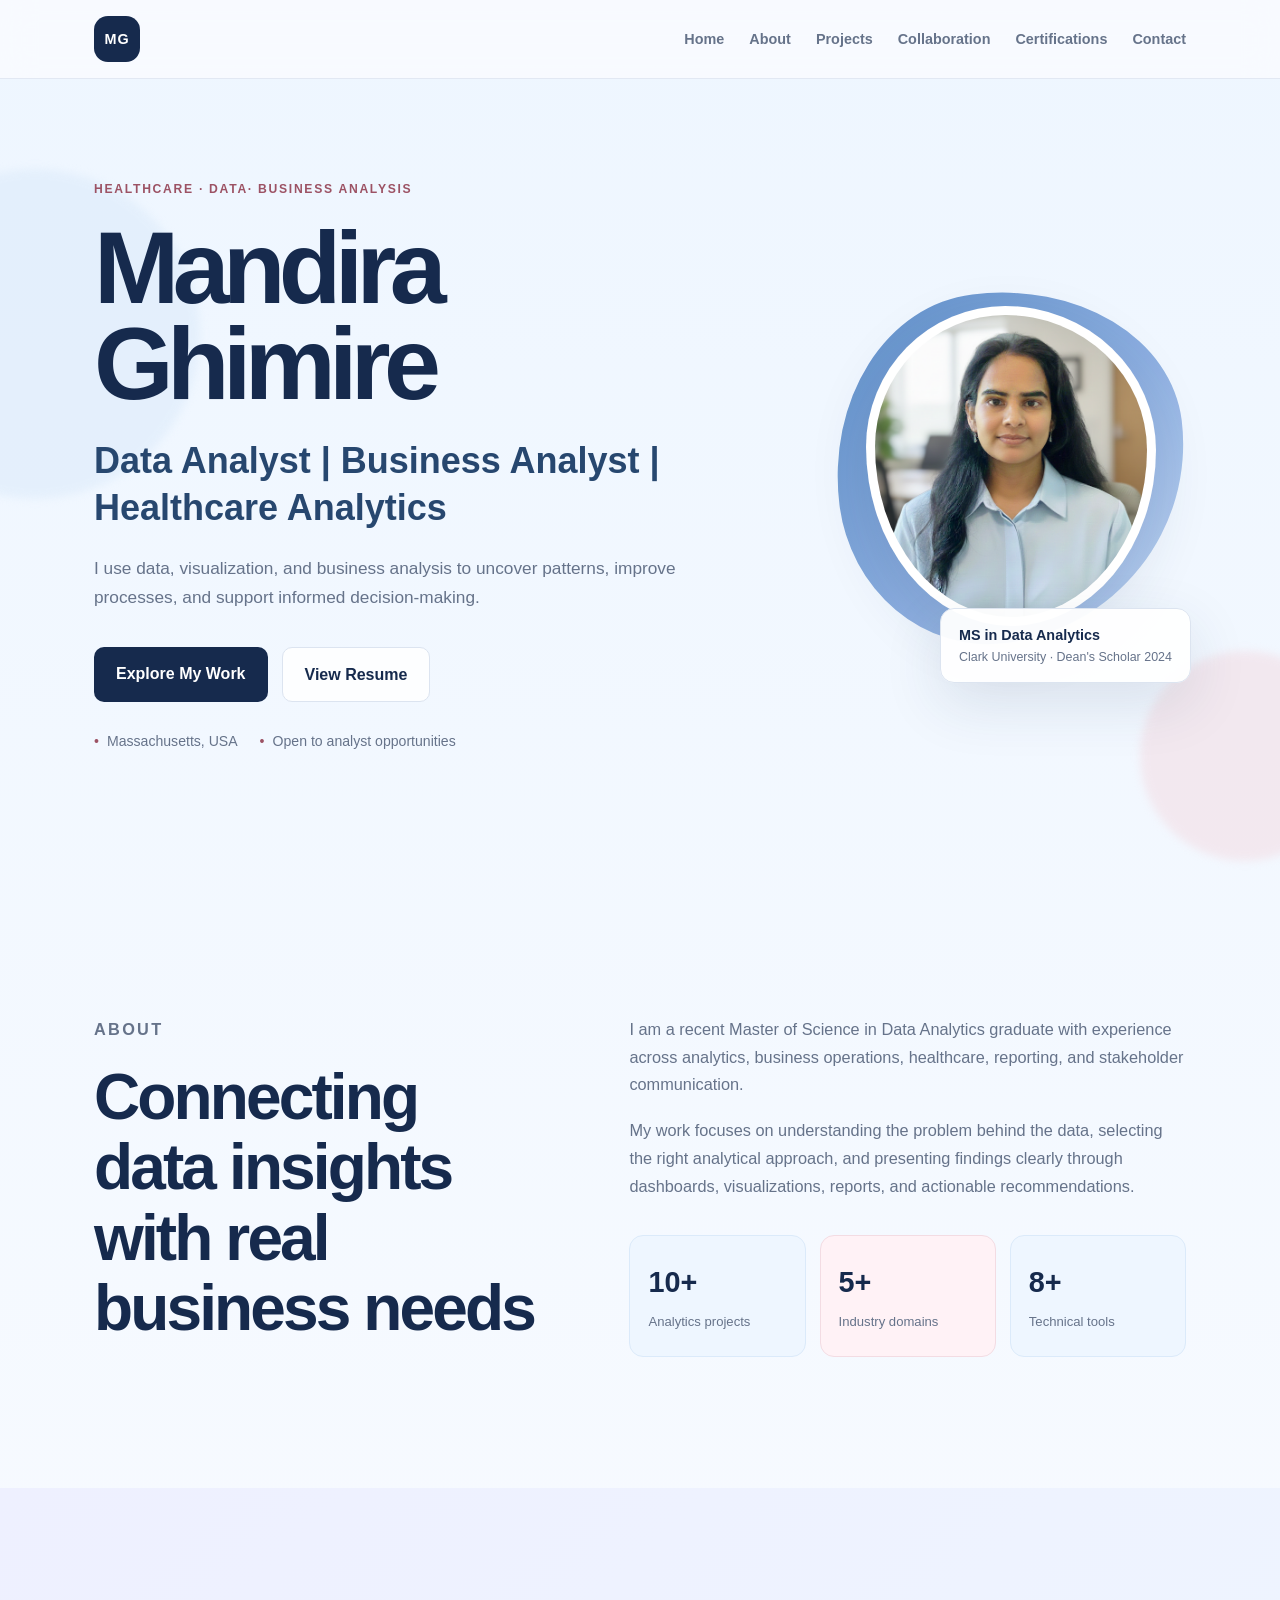
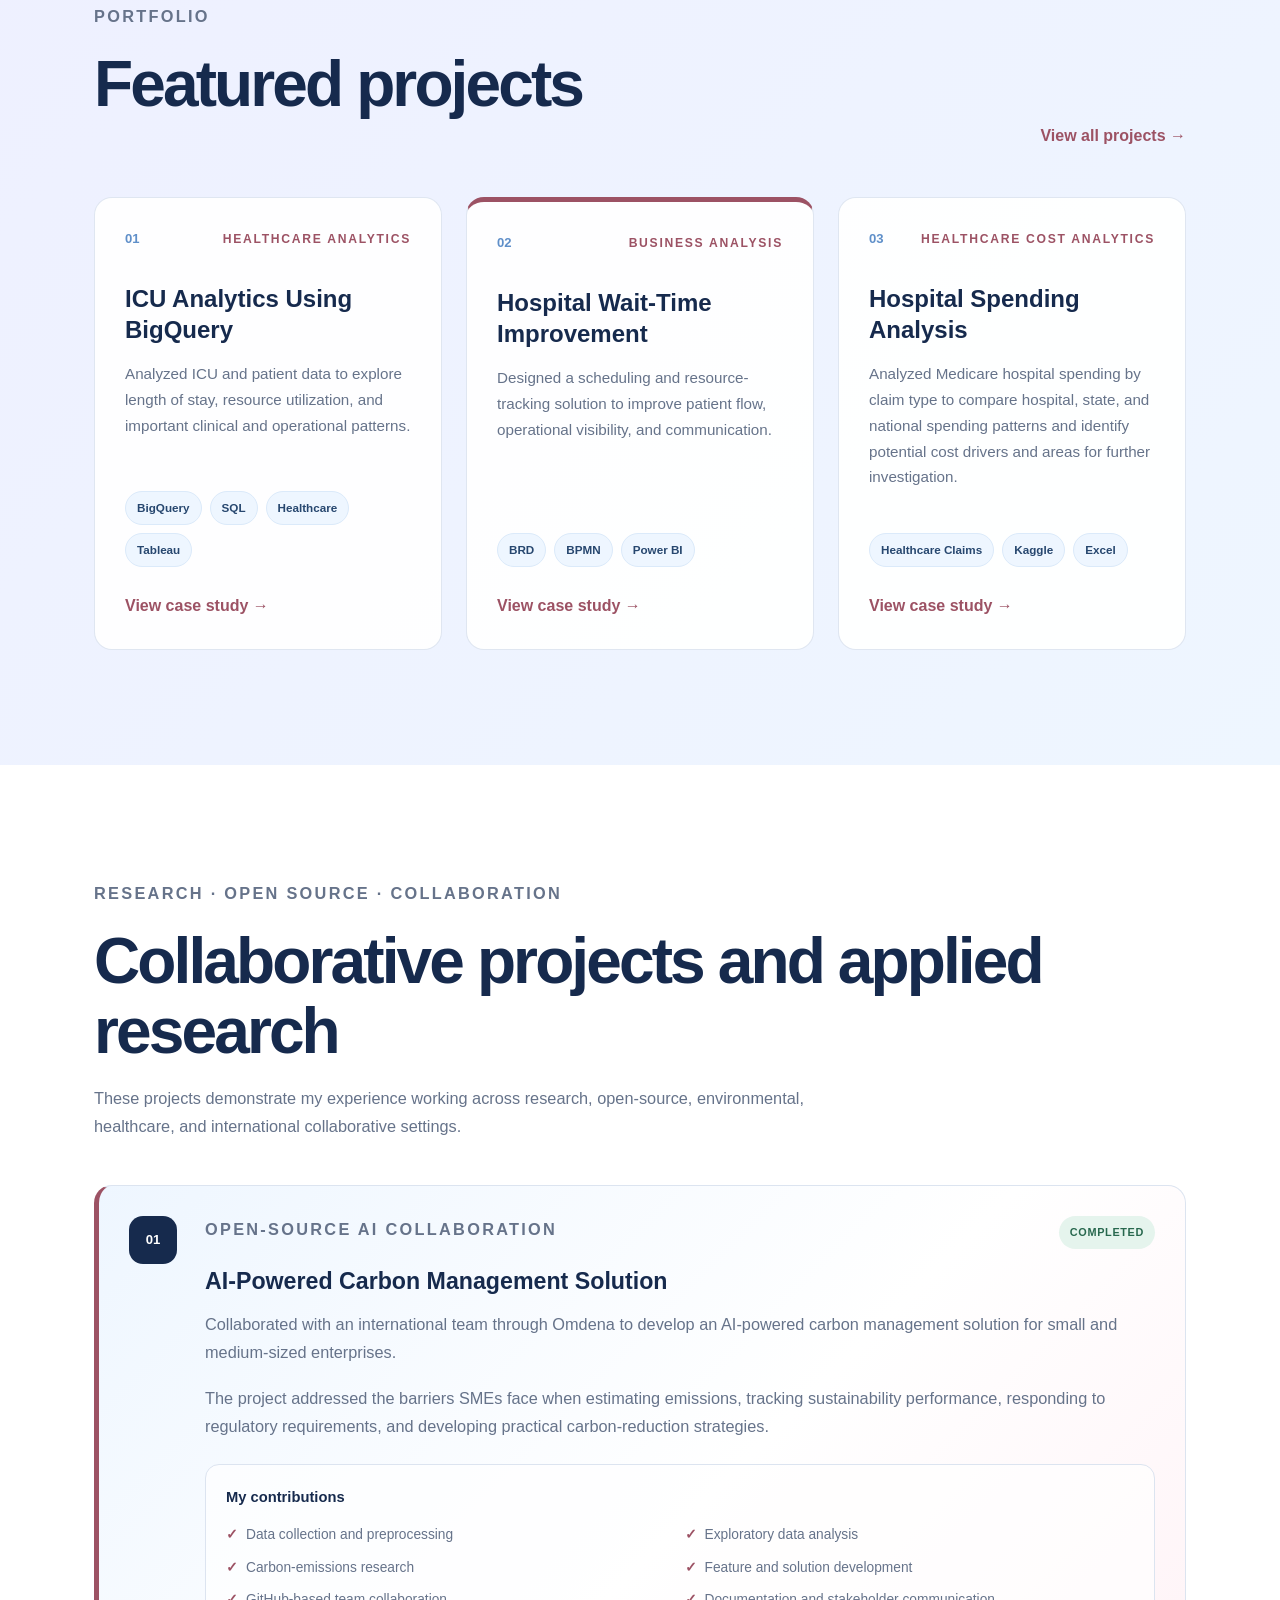
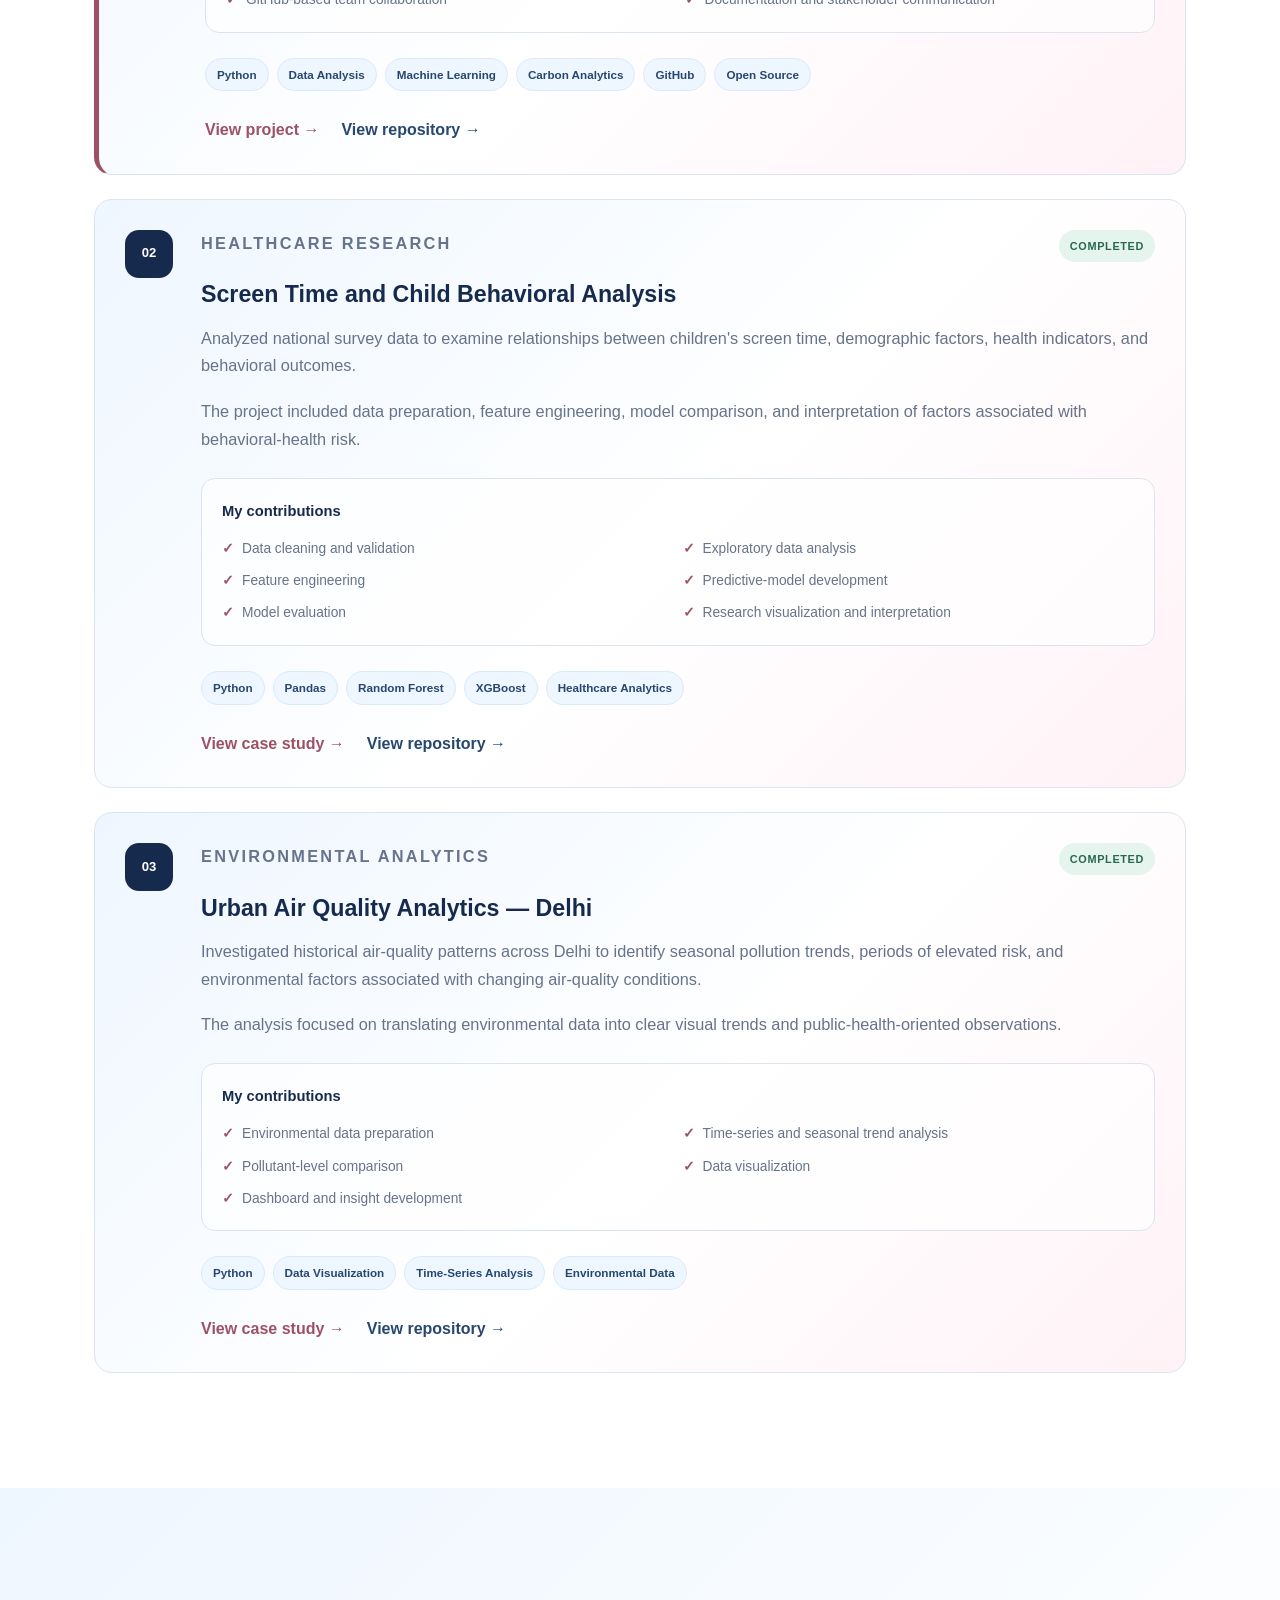
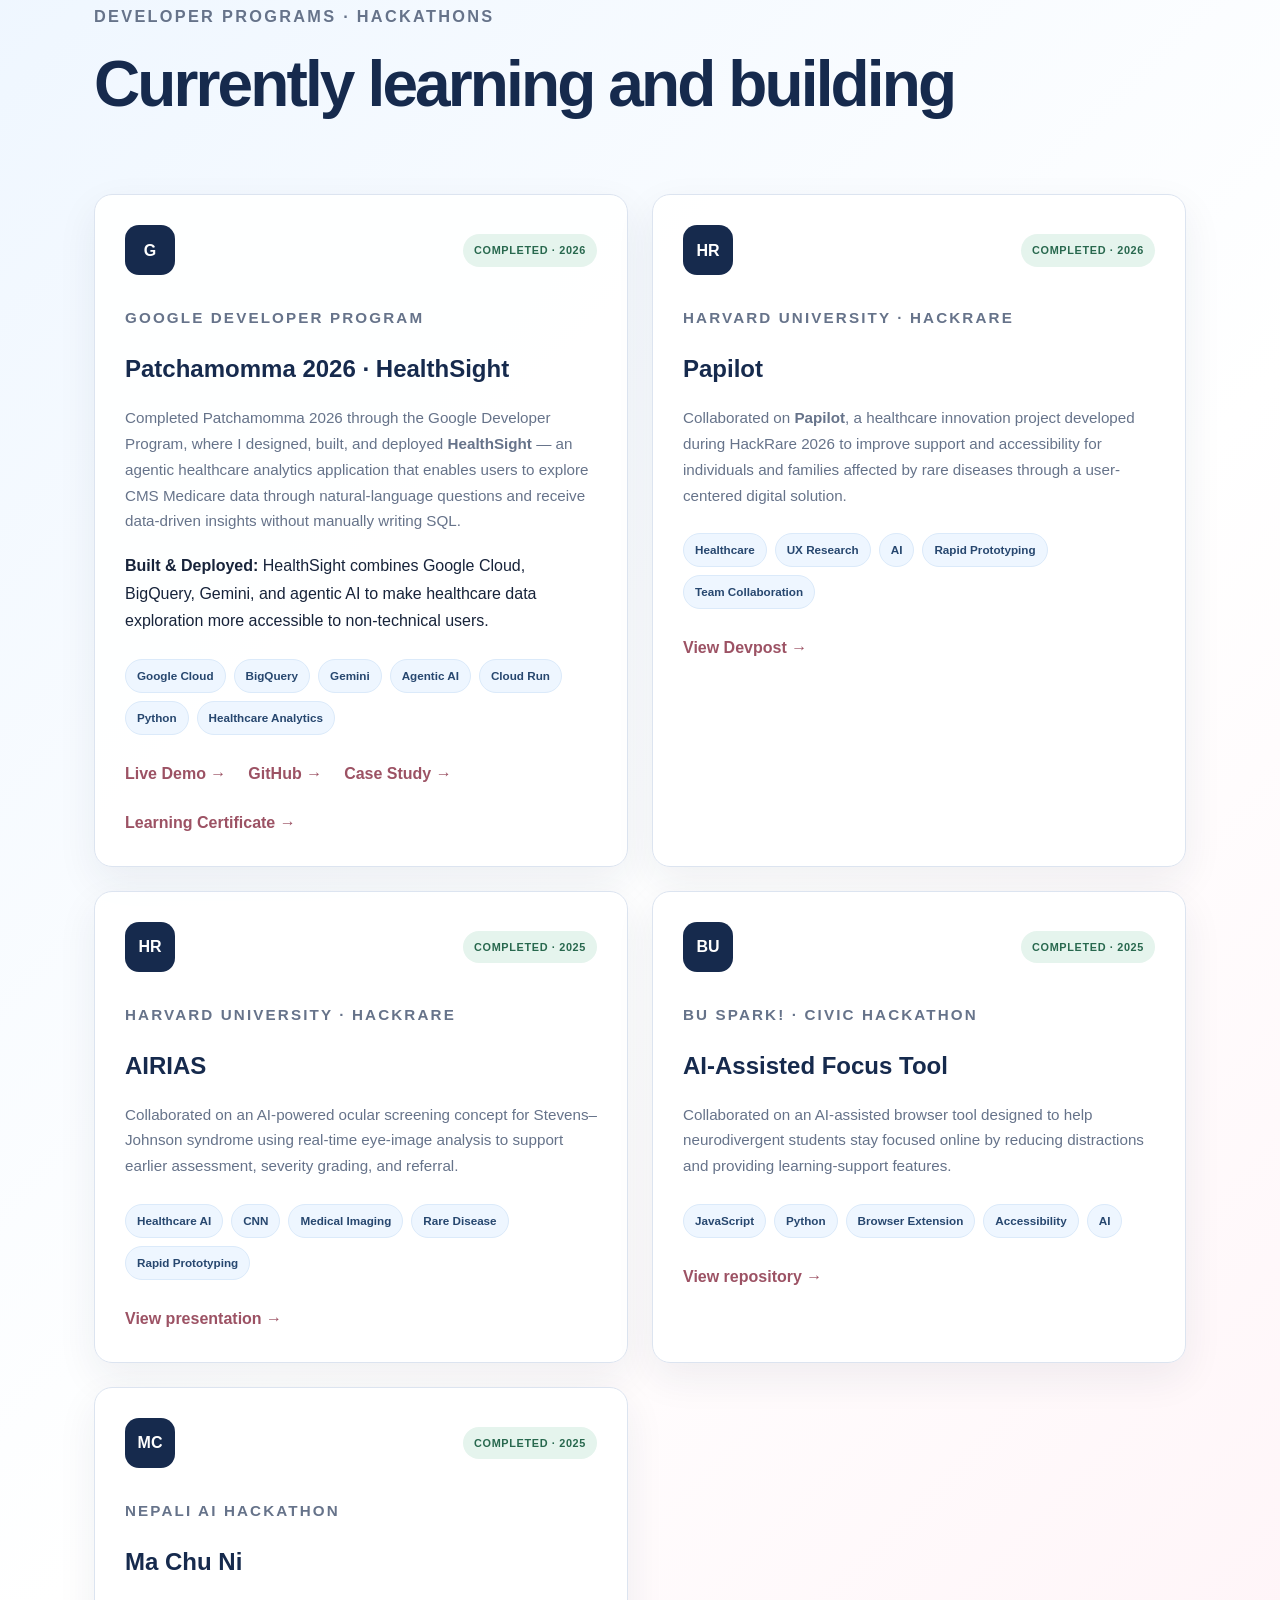
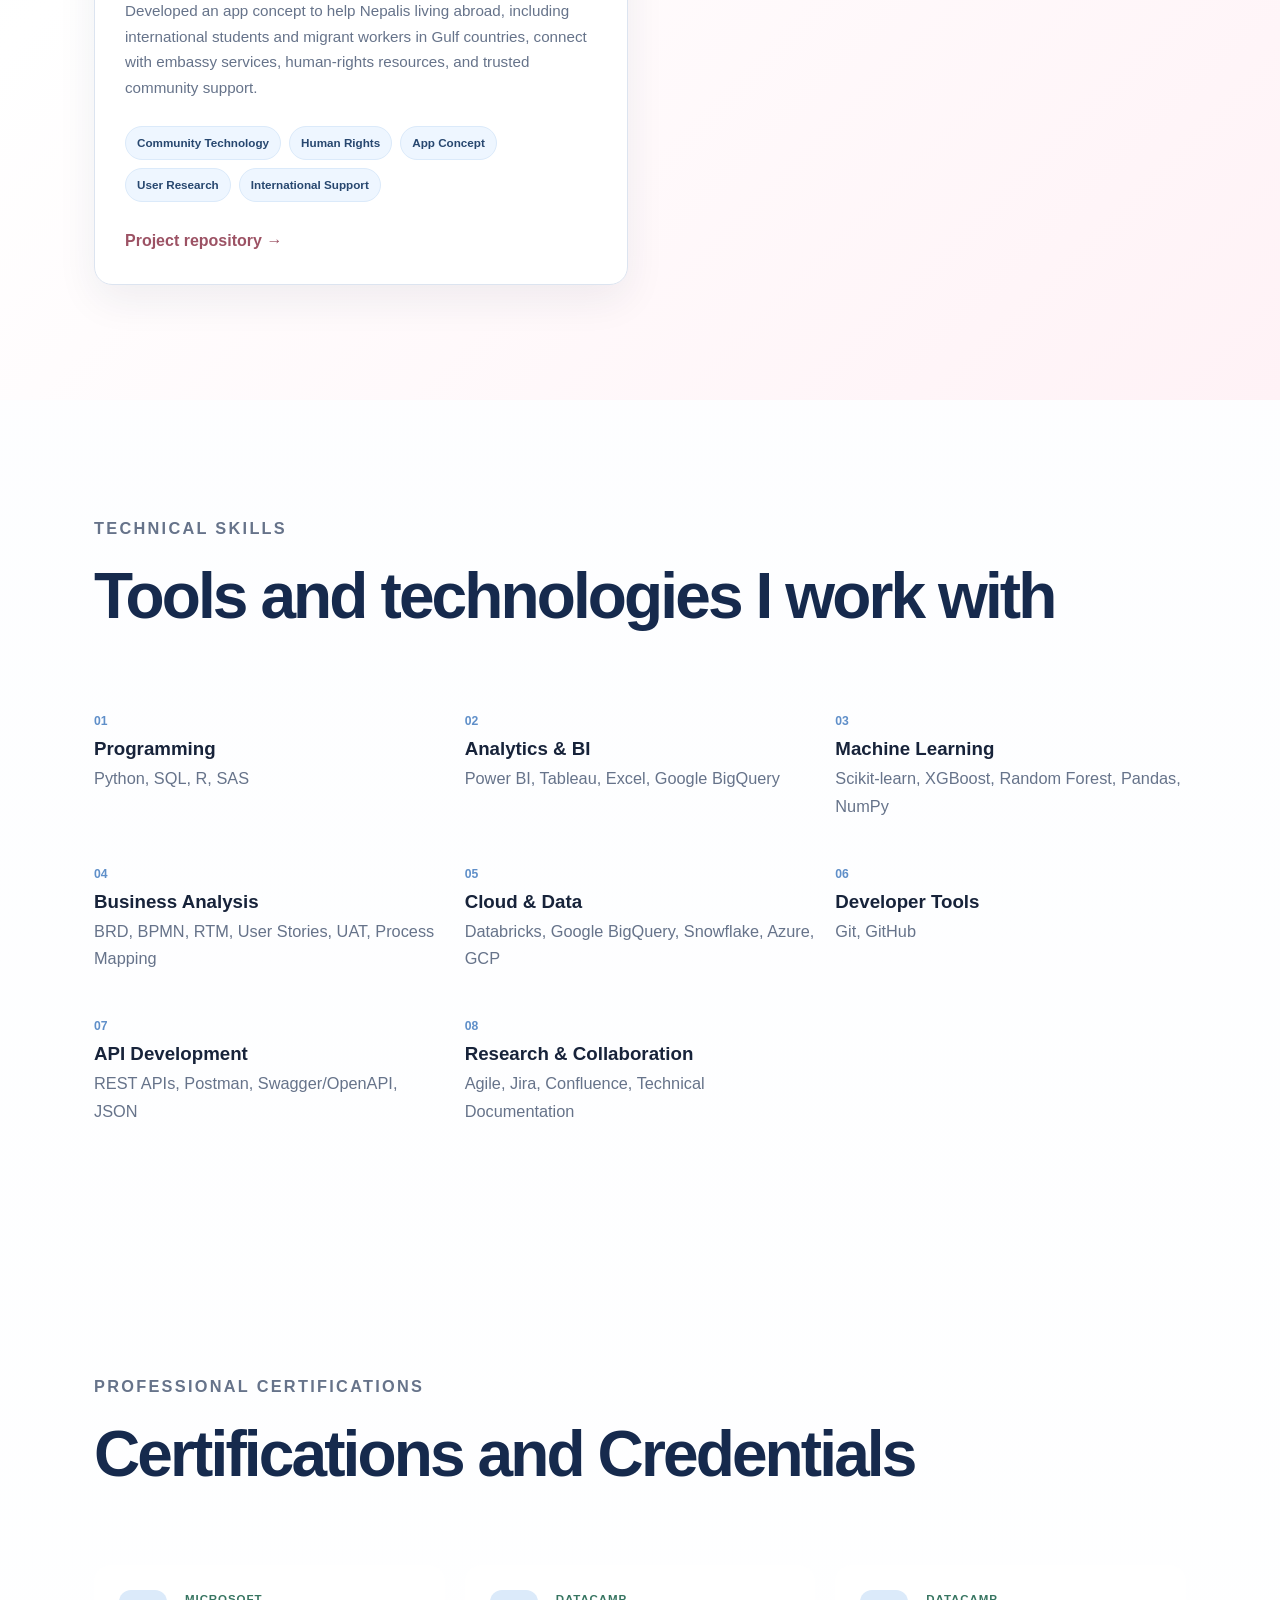
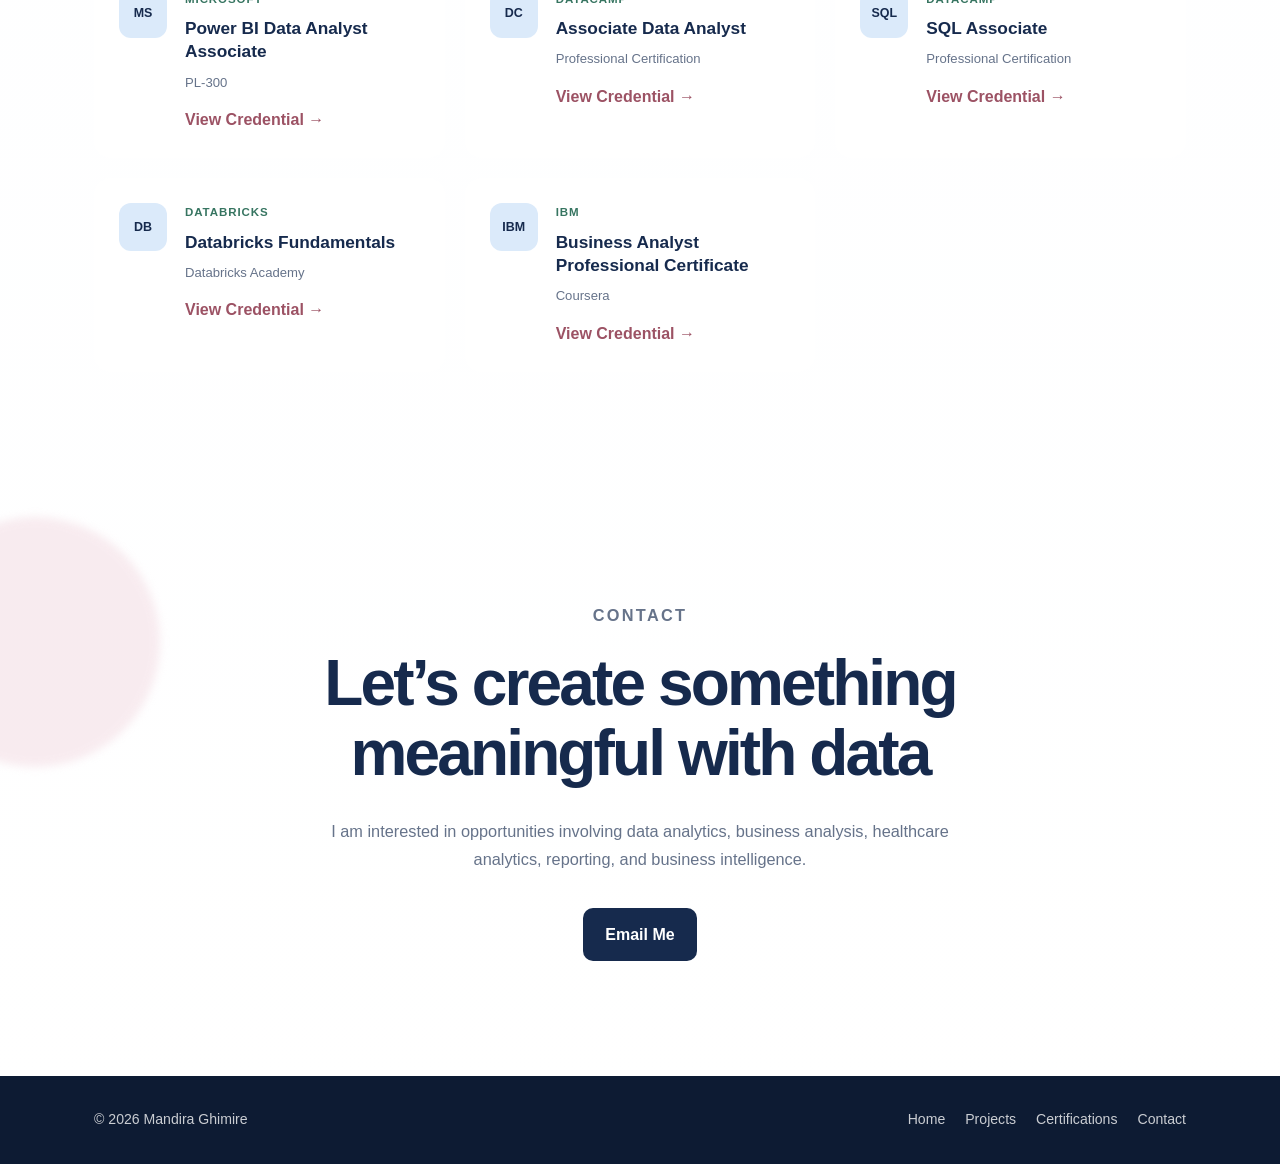
==== commit 689f5d1f: "Update Project" ====
--- a/index.html
+++ b/index.html
@@ -587,60 +587,78 @@
 
         <div class="developer-program-grid">
 
-            <article class="developer-program-card">
-
-                <div class="developer-program-topline">
-
-                    <div class="program-symbol">
-                        G
-                    </div>
-
-                    <span class="project-status current">
-                        Current Participant
-                    </span>
-
-                </div>
-
-                <p class="project-category">
-                    Google Developer Program
-                </p>
-
-                <h3>
-                    Patchamomma 2026
-                </h3>
-
-                <p>
-                    Participating in Patchamomma 2026 through the Google
-                    Developer Program and engaging with developer training,
-                    technical resources, community activities, and
-                    collaborative project development.
-                </p>
-
-                <p class="program-note">
-                    Project details and final deliverables will be added after
-                    completion.
-                </p>
-
-                <div class="technology-list">
-                    <span>Google for Developers</span>
-                    <span>Insights & Analytics </span>
-                    <span>Google BigQuery</span>
-                    <span>AI Studio</span>
-                    <span>Cloud</span>
-                    <span>Community</span>
-                    <span>Collaborative Development</span>
-                </div>
-
-                <a
-                    href="https://rsvp.withgoogle.com/events/patchamomma_2026"
-                    class="text-link"
-                    target="_blank"
-                    rel="noopener noreferrer"
-                >
-                    View program →
-                </a>
-
-            </article>
+           <article class="developer-program-card">
+
+    <div class="developer-program-topline">
+        <div class="program-symbol">G</div>
+
+        <span class="project-status completed">
+            COMPLETED · 2026
+        </span>
+    </div>
+
+    <p class="project-category">
+        GOOGLE DEVELOPER PROGRAM
+    </p>
+
+    <h3>Patchamomma 2026 · HealthSight</h3>
+
+    <p>
+        Completed Patchamomma 2026 through the Google Developer Program,
+        where I designed, built, and deployed <strong>HealthSight</strong> —
+        an agentic healthcare analytics application that enables users to
+        explore CMS Medicare data through natural-language questions and
+        receive data-driven insights without manually writing SQL.
+    </p>
+
+    <div class="program-highlight">
+        <strong>Built & Deployed:</strong>
+        HealthSight combines Google Cloud, BigQuery, Gemini, and
+        agentic AI to make healthcare data exploration more accessible
+        to non-technical users.
+    </div>
+
+    <div class="technology-list">
+        <span>Google Cloud</span>
+        <span>BigQuery</span>
+        <span>Gemini</span>
+        <span>Agentic AI</span>
+        <span>Cloud Run</span>
+        <span>Python</span>
+        <span>Healthcare Analytics</span>
+    </div>
+
+    <div class="collaboration-links">
+
+        <a href="https://healthsight-285849155638.us-east1.run.app/"
+           class="text-link"
+           target="_blank"
+           rel="noopener noreferrer">
+            Live Demo →
+        </a>
+
+        <a href="https://github.com/mandiragh/Patchamomma_ma"
+           class="text-link"
+           target="_blank"
+           rel="noopener noreferrer">
+            GitHub →
+        </a>
+
+        <a href="projects/healthsight.html"
+           class="text-link">
+            Case Study →
+        </a>
+
+        <a href="documents/certifications/patchamomma-learning-phase.pdf"
+           class="text-link"
+           target="_blank"
+           rel="noopener noreferrer">
+            Learning Certificate →
+        </a>
+
+    </div>
+
+</article>
 
             <!-- HackRare 2026 -->
 <article class="developer-program-card">
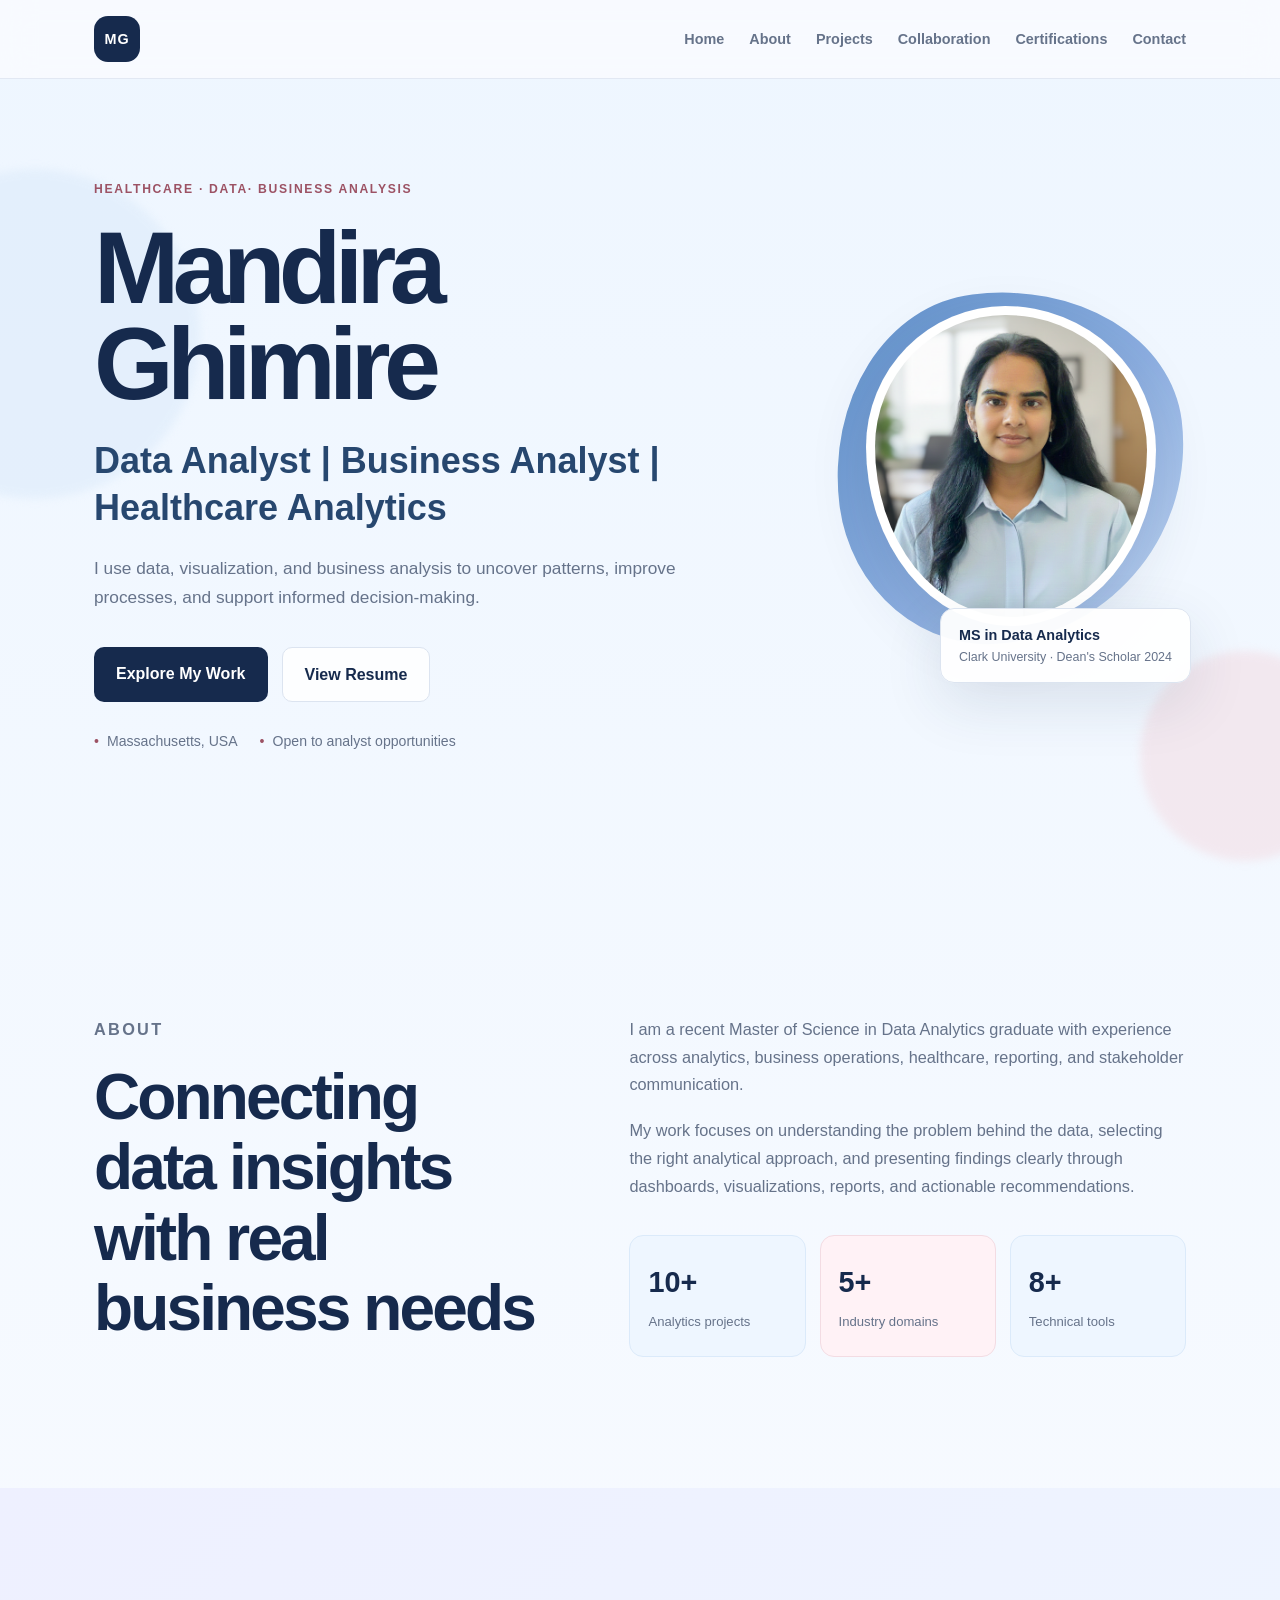
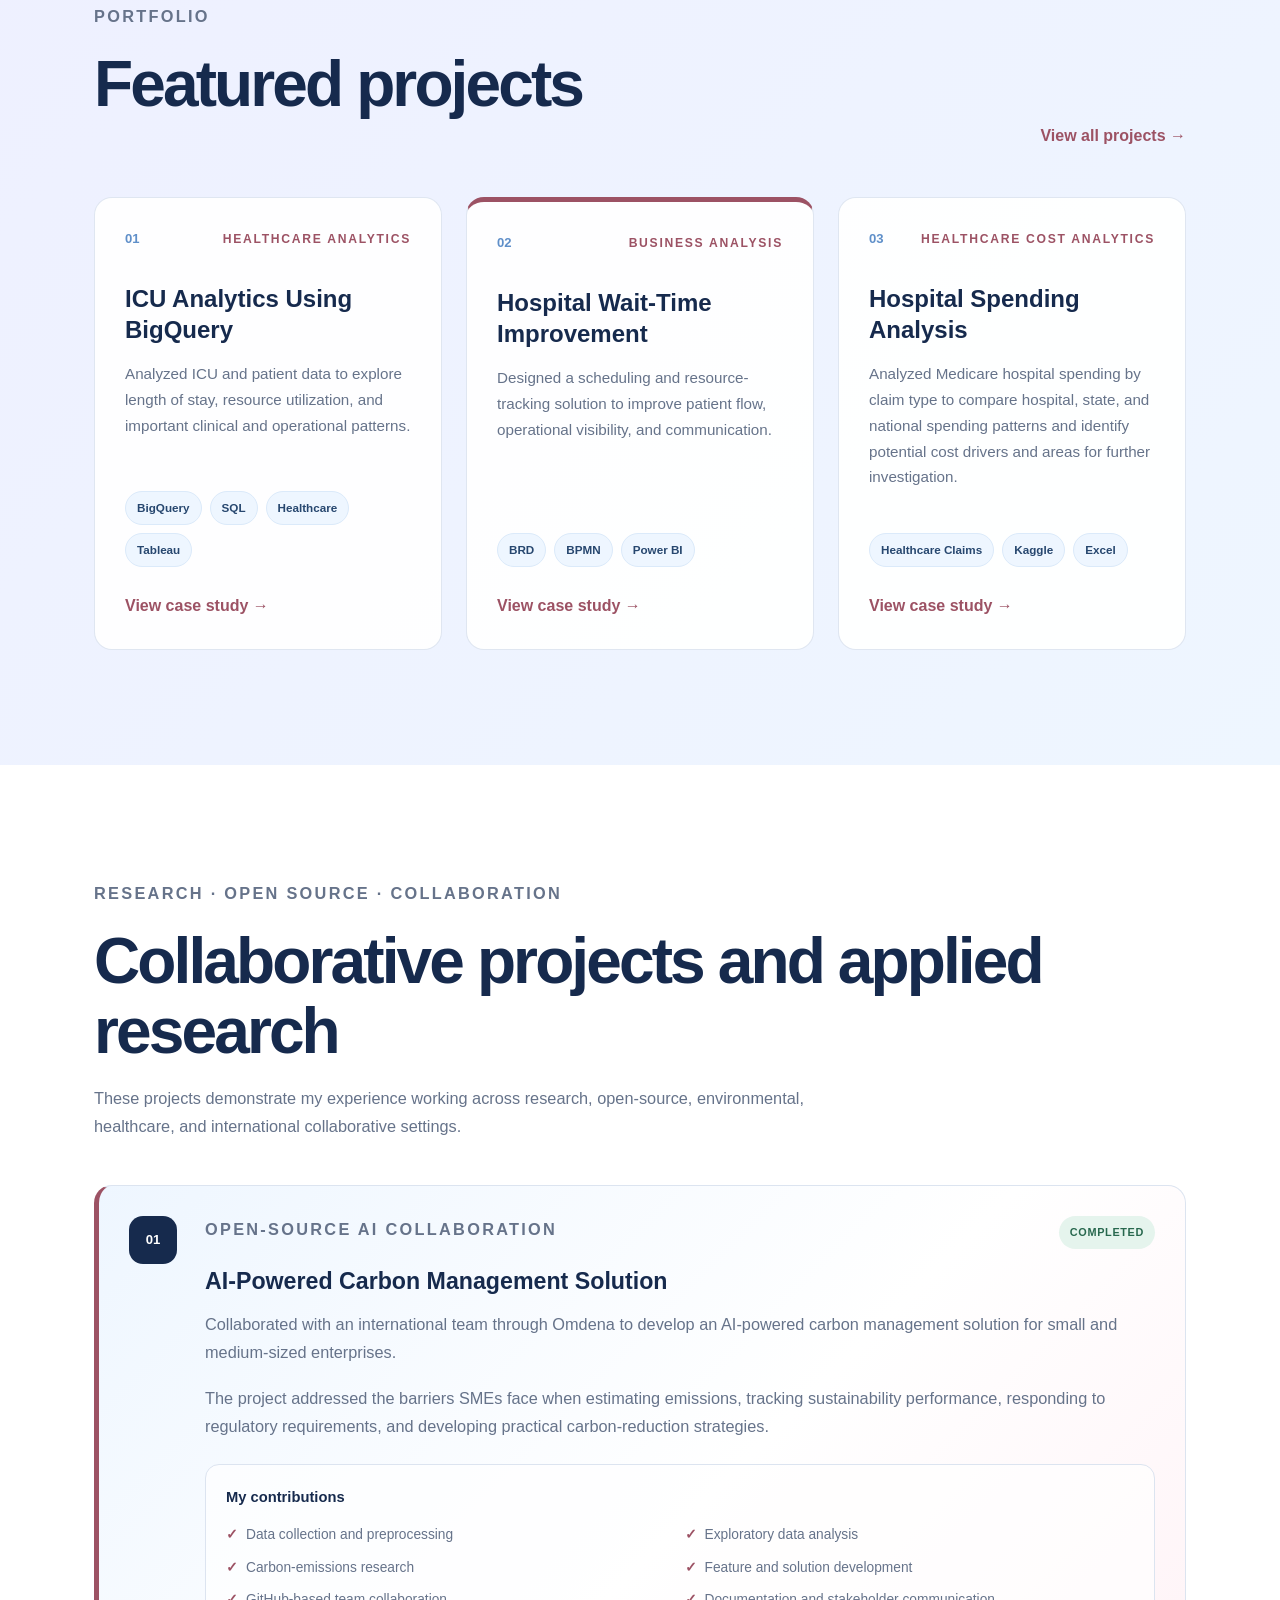
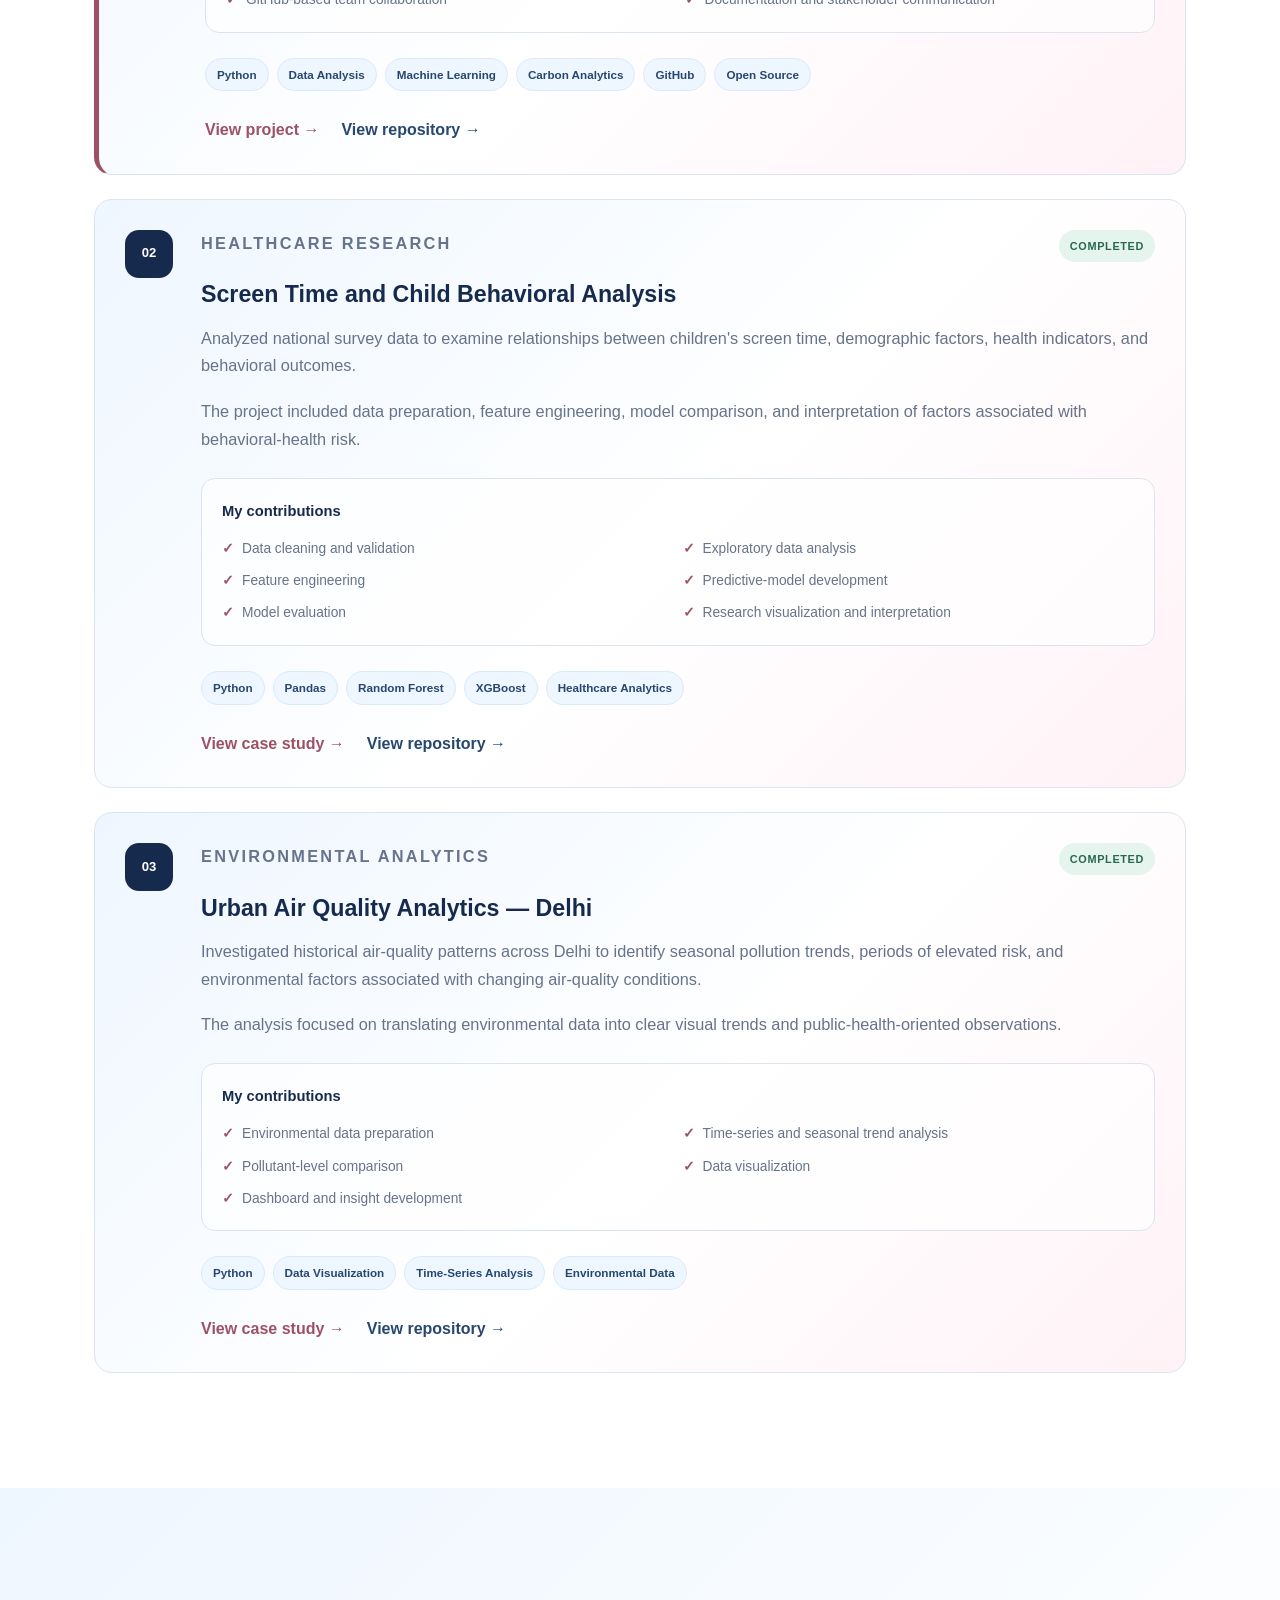
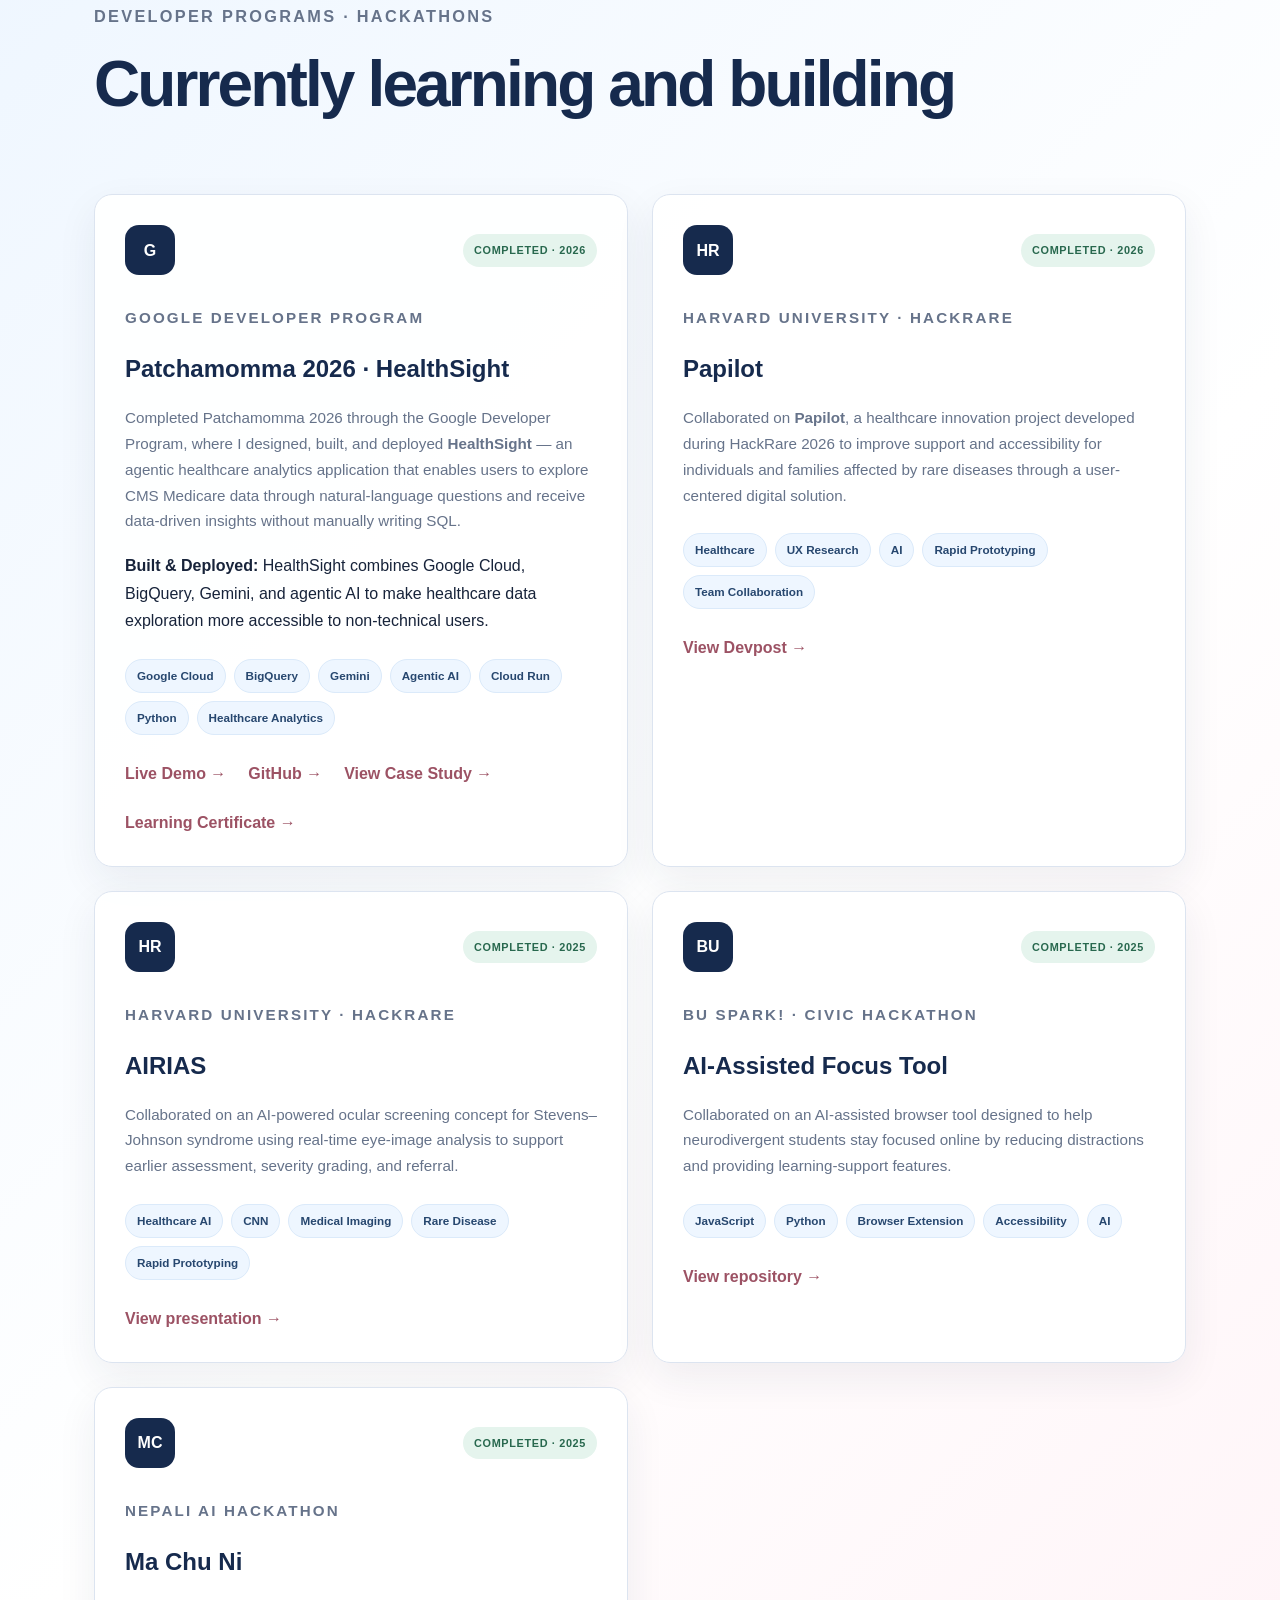
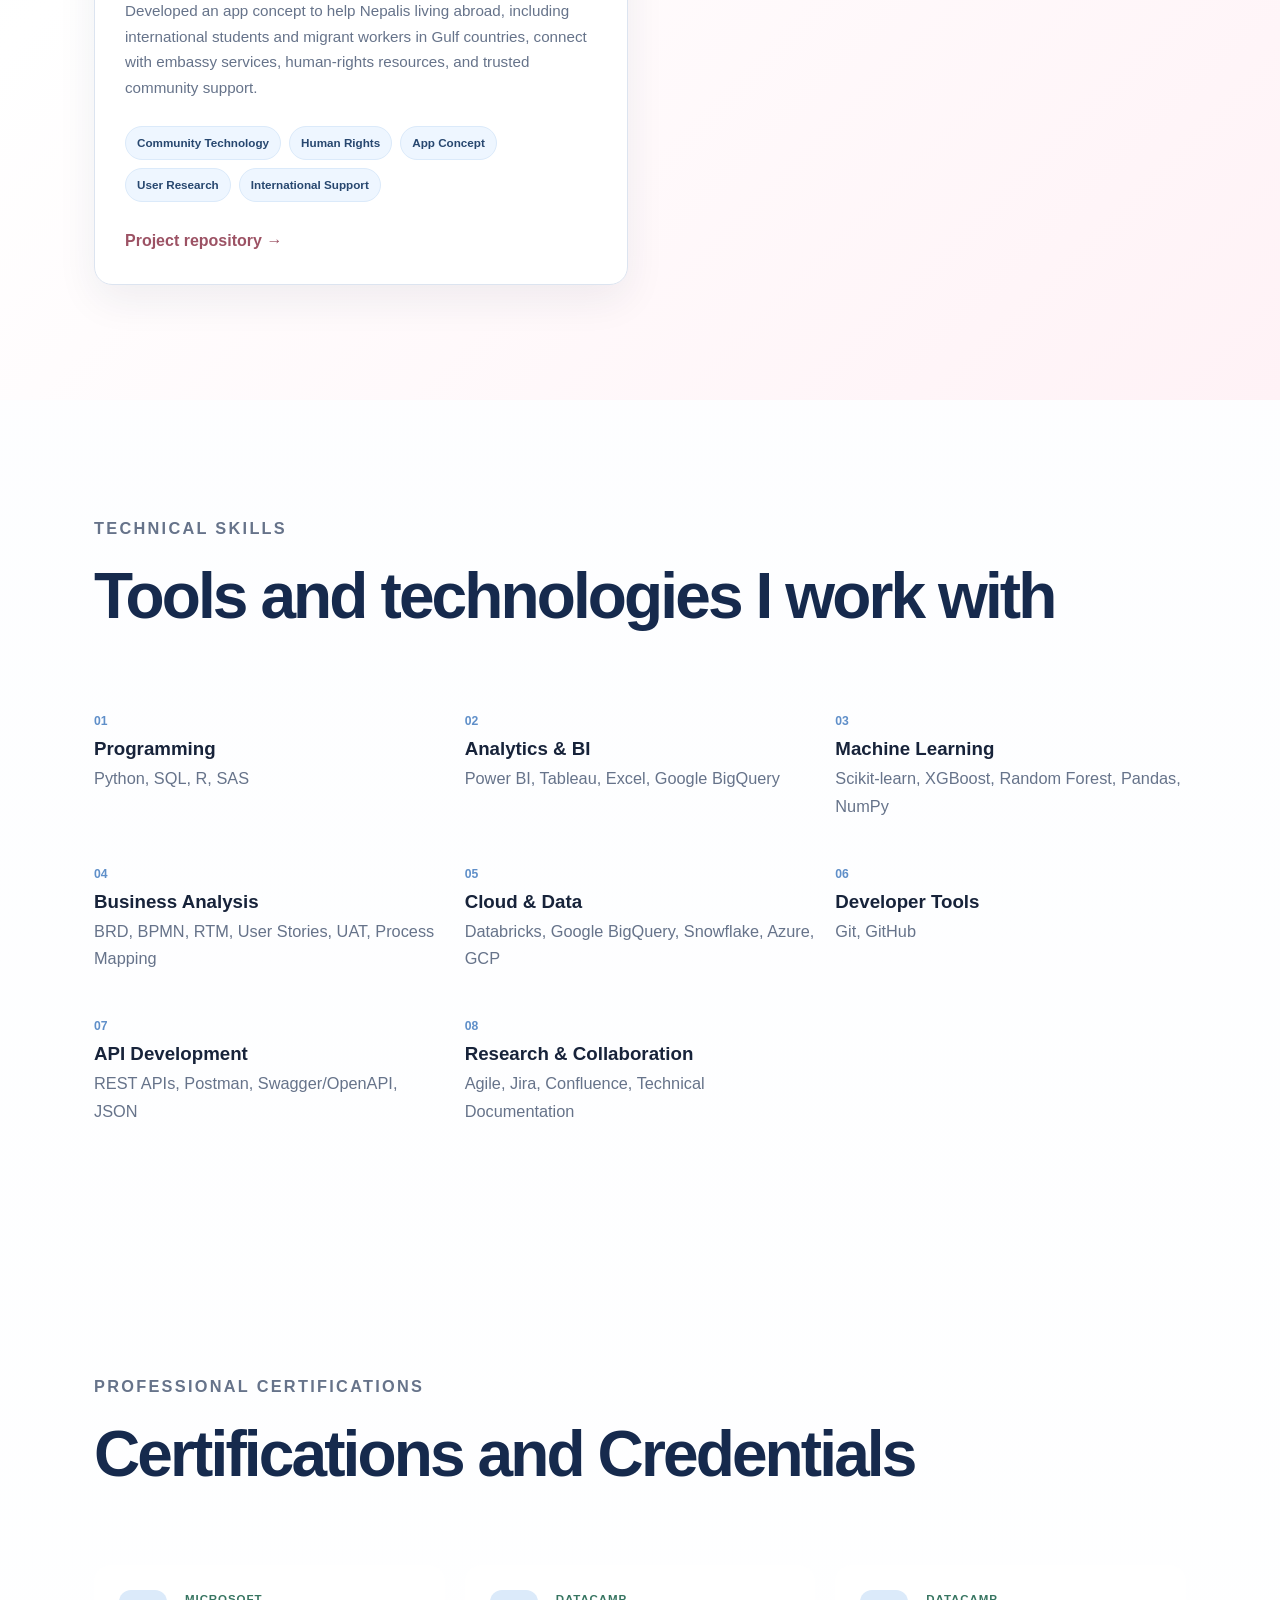
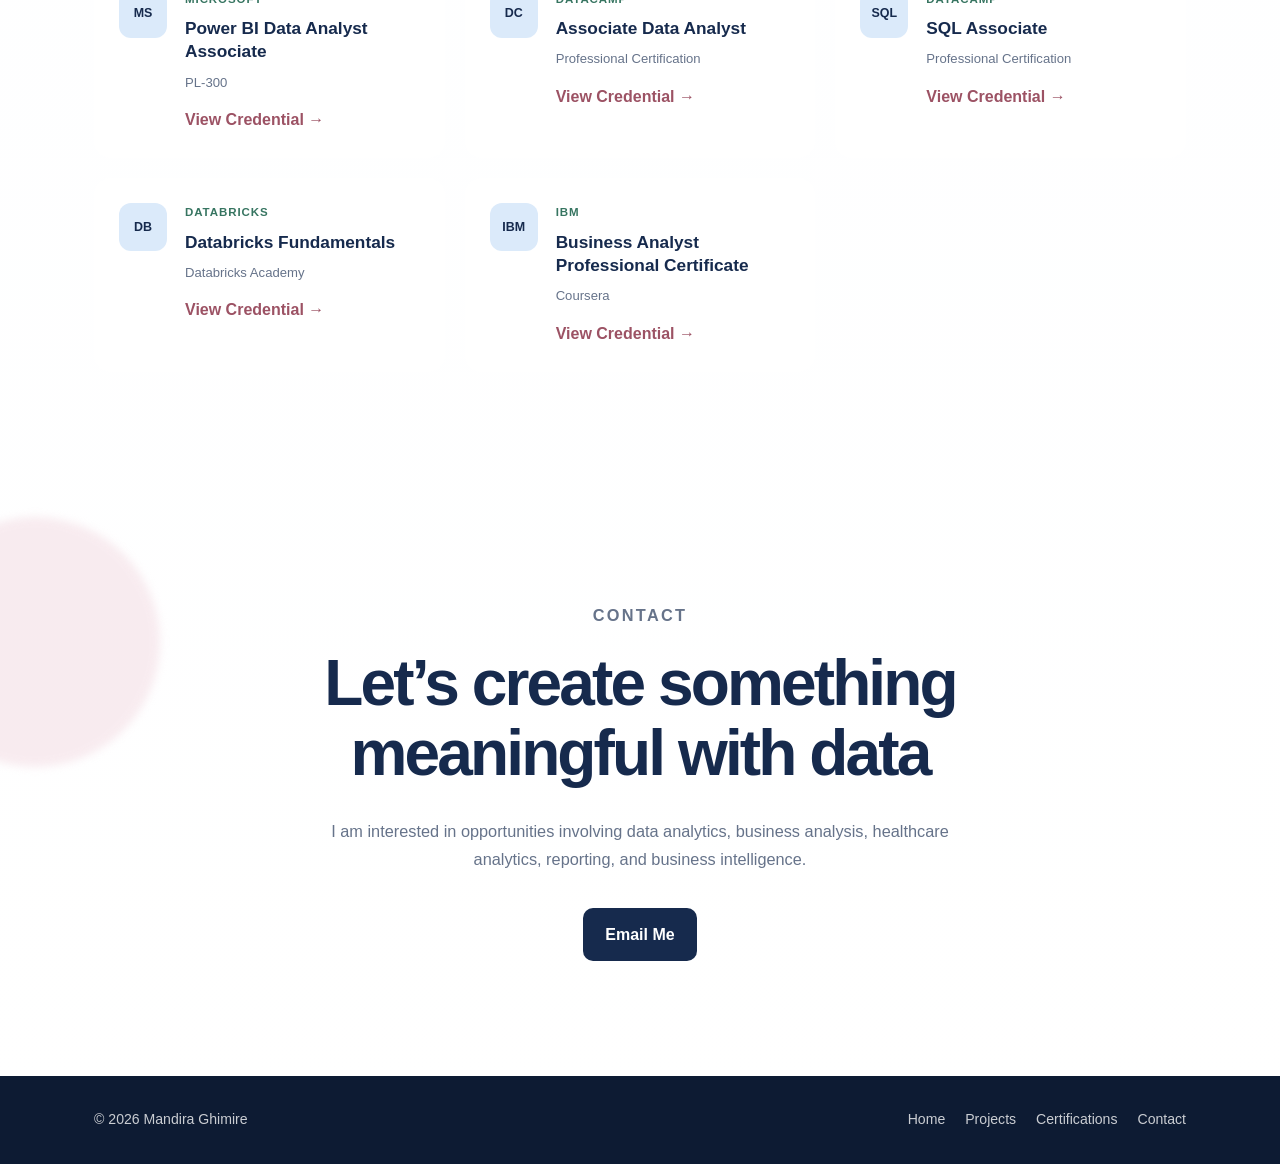
==== commit b80aa87f: "updates" ====
--- a/index.html
+++ b/index.html
@@ -646,14 +646,14 @@
 
         <a href="projects/healthsight.html"
            class="text-link">
-            Case Study →
+            View Case Study →
         </a>
 
         <a href="documents/certifications/patchamomma-learning-phase.pdf"
            class="text-link"
            target="_blank"
            rel="noopener noreferrer">
-            Learning Certificate →
+            Learning Certificate → 
         </a>
 
     </div>
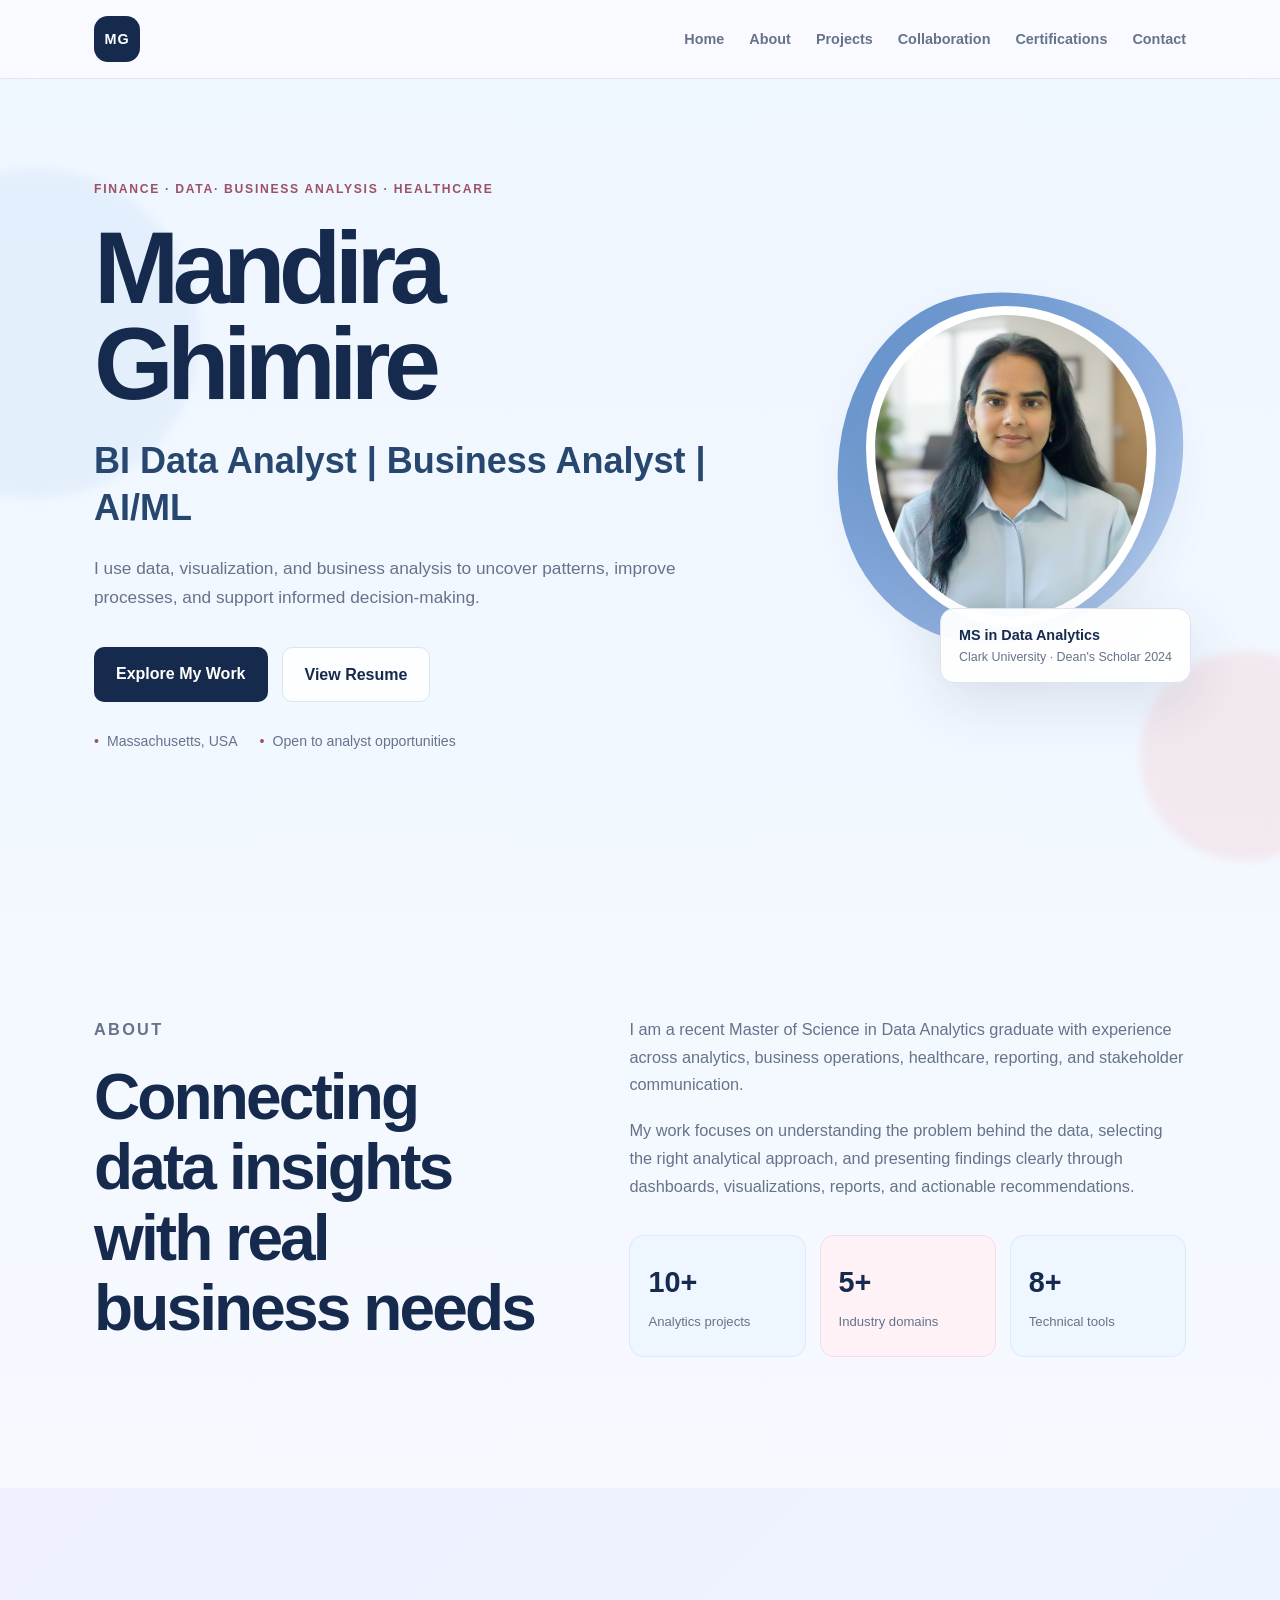
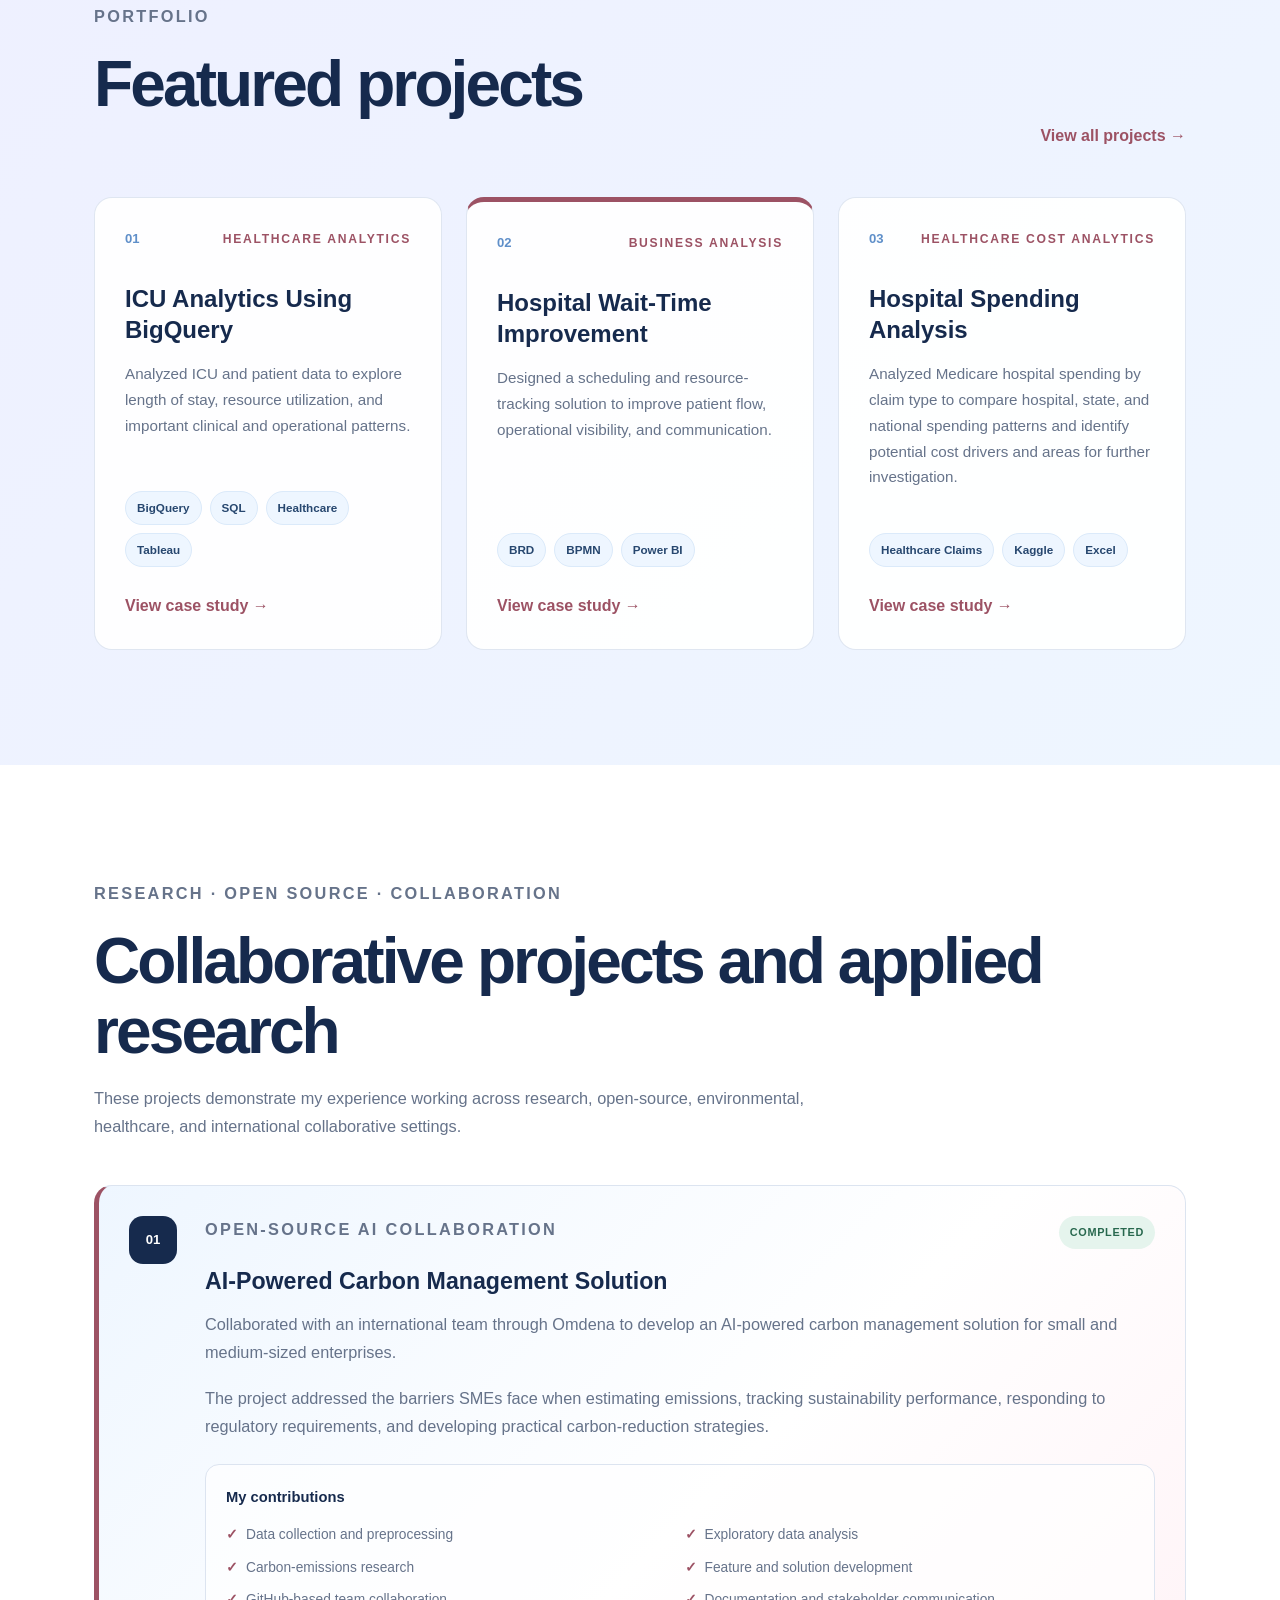
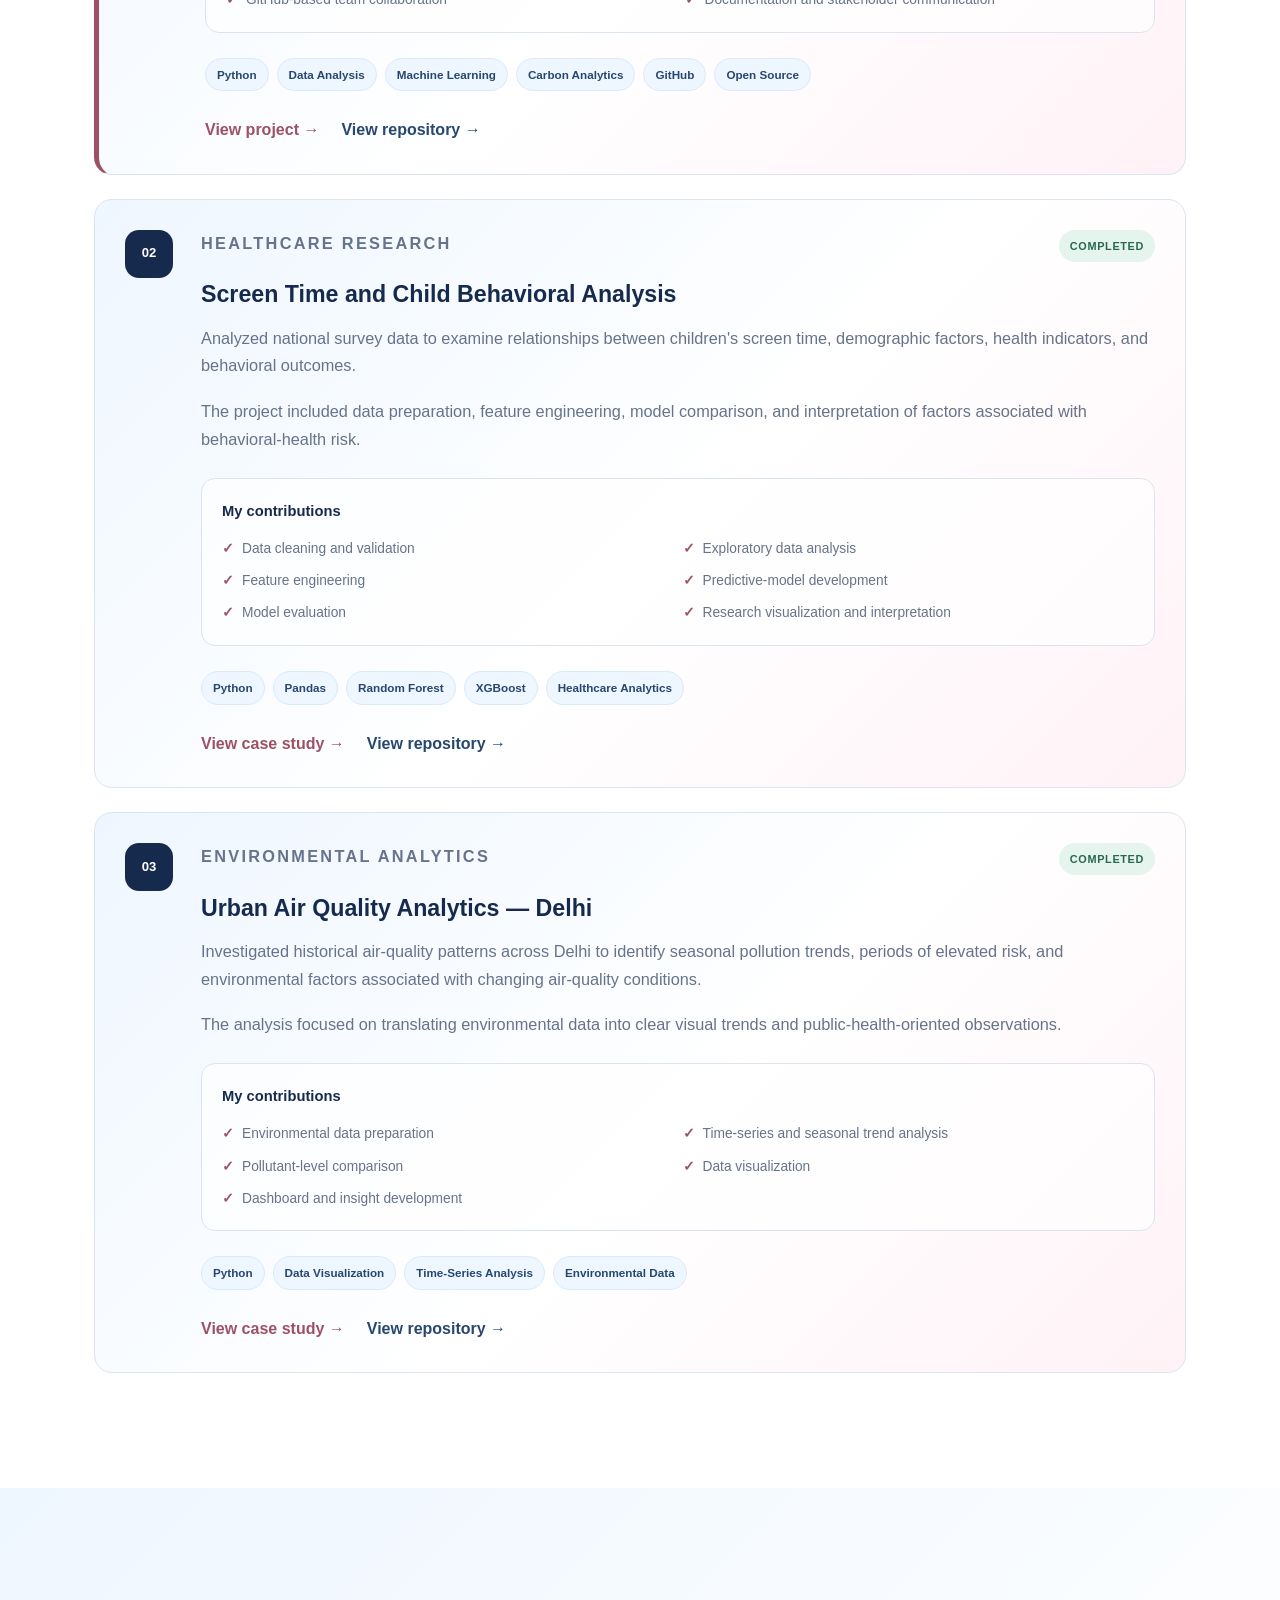
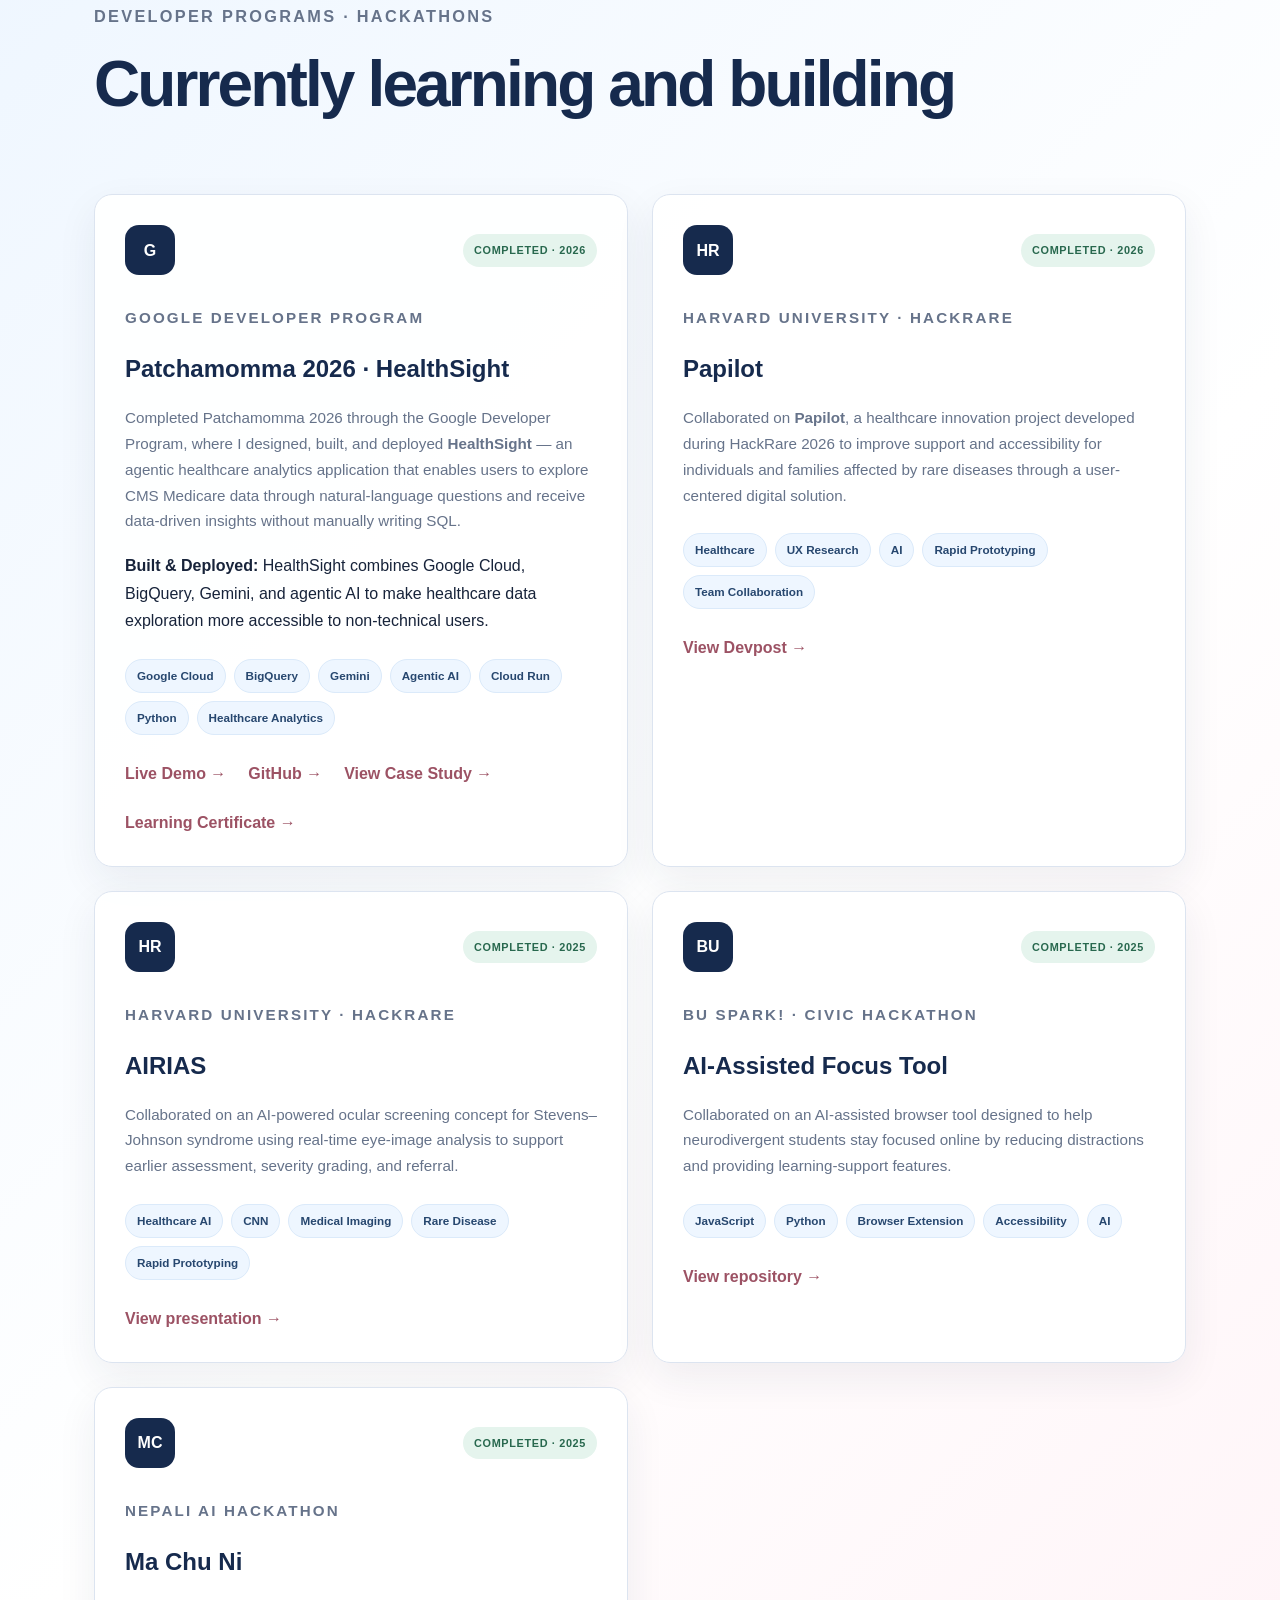
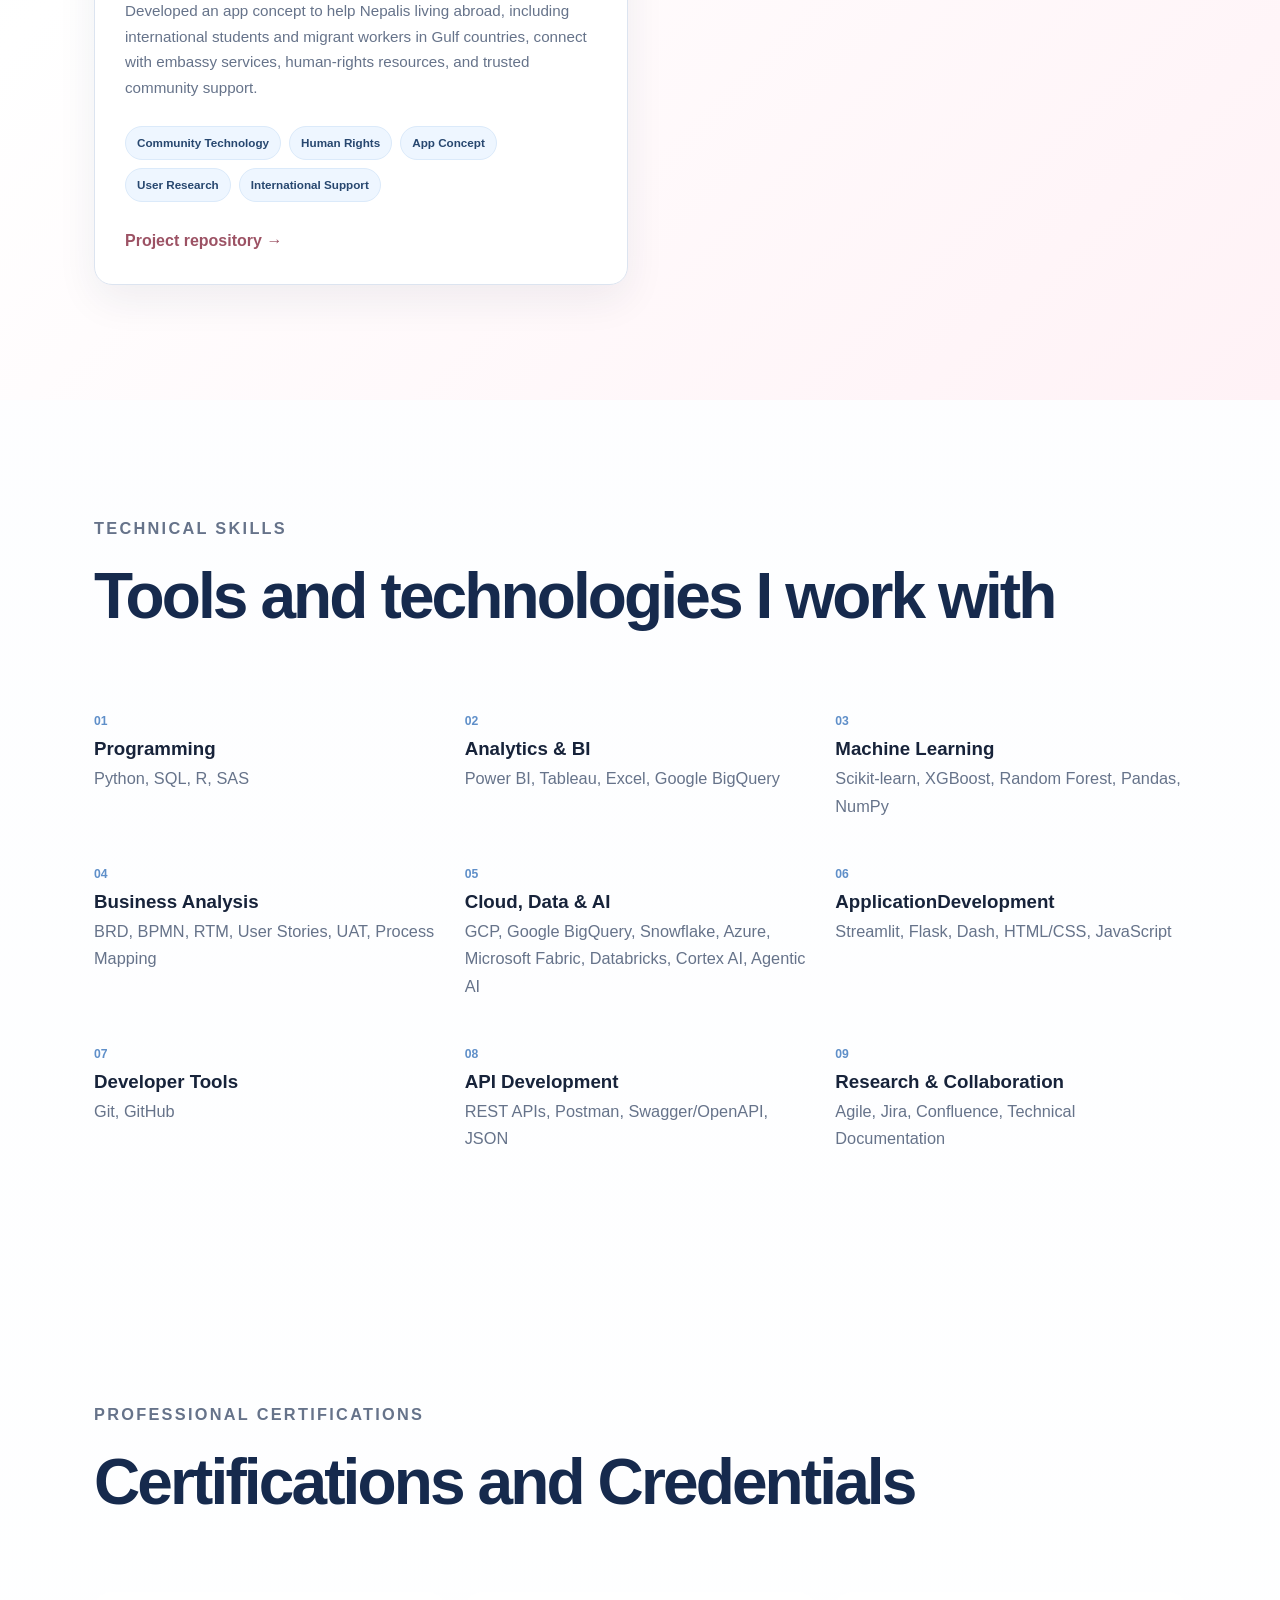
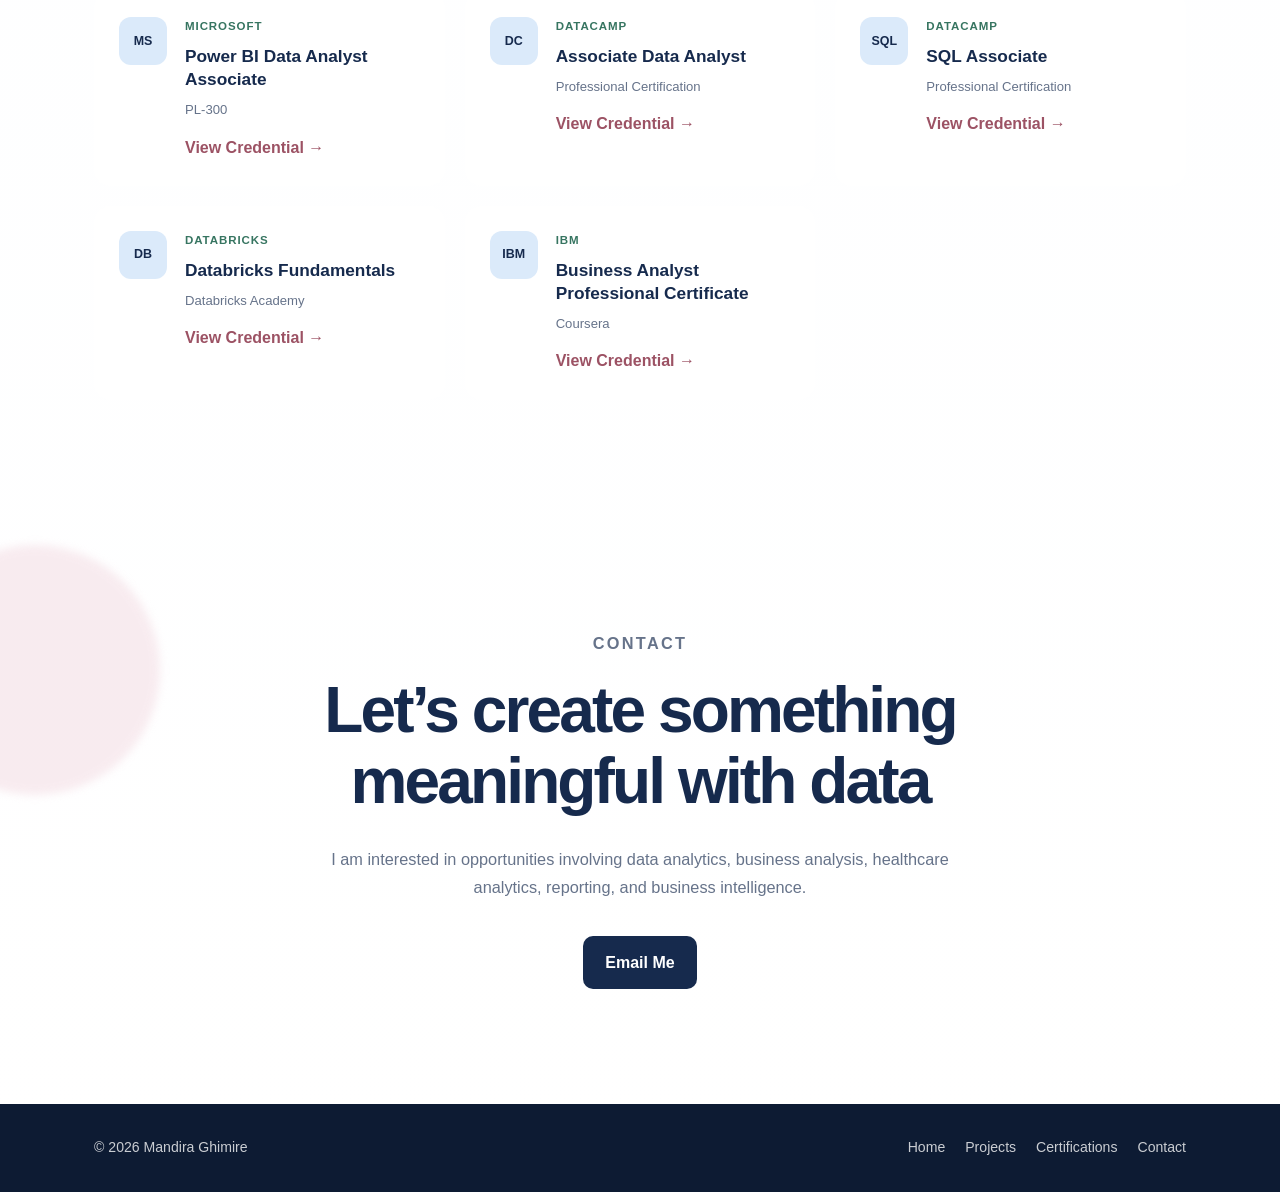
==== commit d0c5b5fa: "Update" ====
--- a/index.html
+++ b/index.html
@@ -53,13 +53,13 @@
                 <div class="hero-content">
 
                     <p class="eyebrow">
-                        Healthcare · Data· Business Analysis 
+                        Finance · Data· Business Analysis · Healthcare
                     </p>
 
                     <h1>Mandira Ghimire</h1>
 
                     <h2>
-                        Data Analyst | Business Analyst | Healthcare Analytics 
+                        BI Data Analyst | Business Analyst | AI/ML
                     </h2>
 
                     <p class="hero-description">
@@ -922,17 +922,31 @@
 
                 <span class="skill-number">05</span>
 
-                <h3>Cloud & Data</h3>
+                <h3>Cloud, Data & AI</h3>
 
                 <p>
-                    Databricks, Google BigQuery, Snowflake, Azure, GCP
+                    GCP, Google BigQuery, Snowflake, Azure, Microsoft Fabric, Databricks,
+                    Cortex AI, Agentic AI
                 </p>
-
             </article>
 
             <article class="skill-card">
 
                 <span class="skill-number">06</span>
+
+                <h3>ApplicationDevelopment </h3>
+
+                <p>
+                    Streamlit, Flask, Dash, HTML/CSS, JavaScript
+                </p>
+
+            </article>
+
+            </article>
+
+            <article class="skill-card">
+
+                <span class="skill-number">07</span>
 
                 <h3>Developer Tools</h3>
 
@@ -944,7 +958,7 @@
 
             <article class="skill-card">
 
-                <span class="skill-number">07</span>
+                <span class="skill-number">08</span>
 
                 <h3>API Development</h3>
 
@@ -956,7 +970,7 @@
 
             <article class="skill-card">
 
-                <span class="skill-number">08</span>
+                <span class="skill-number">09</span>
 
                 <h3>Research & Collaboration</h3>
 
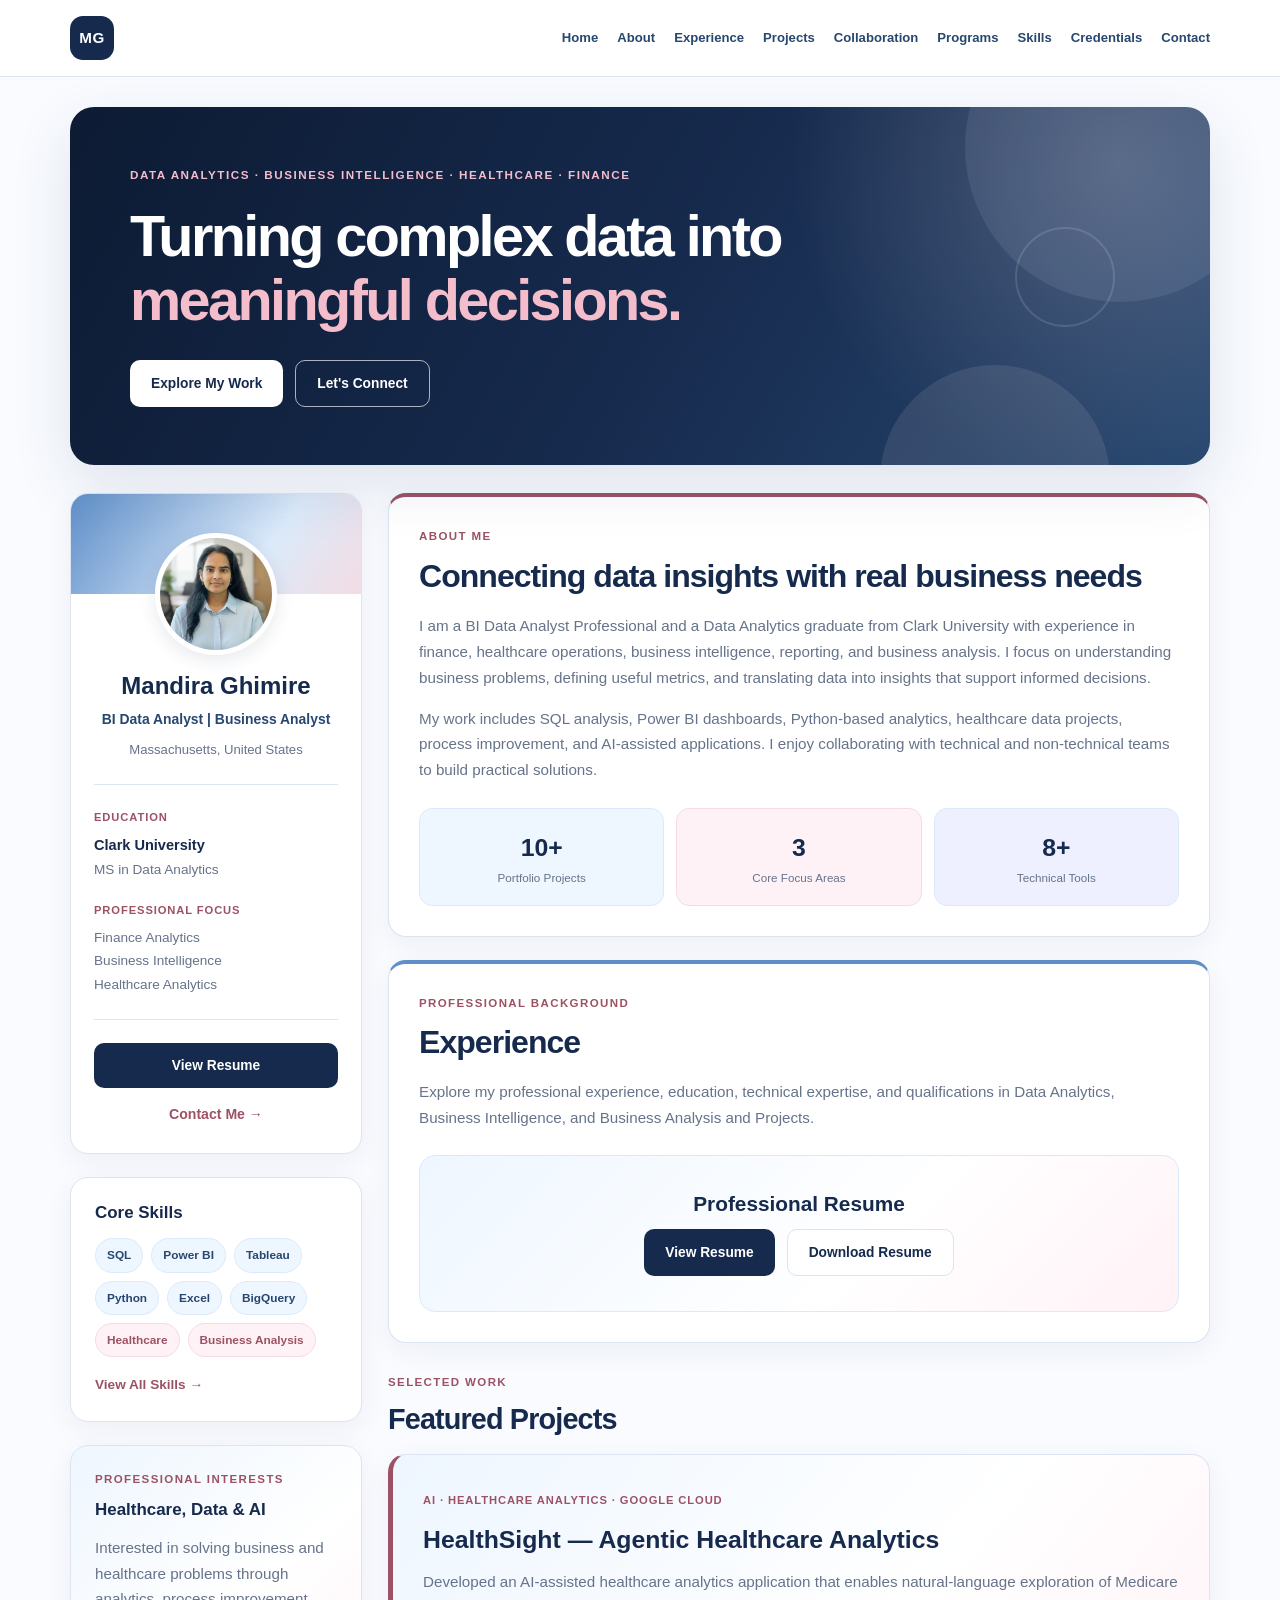
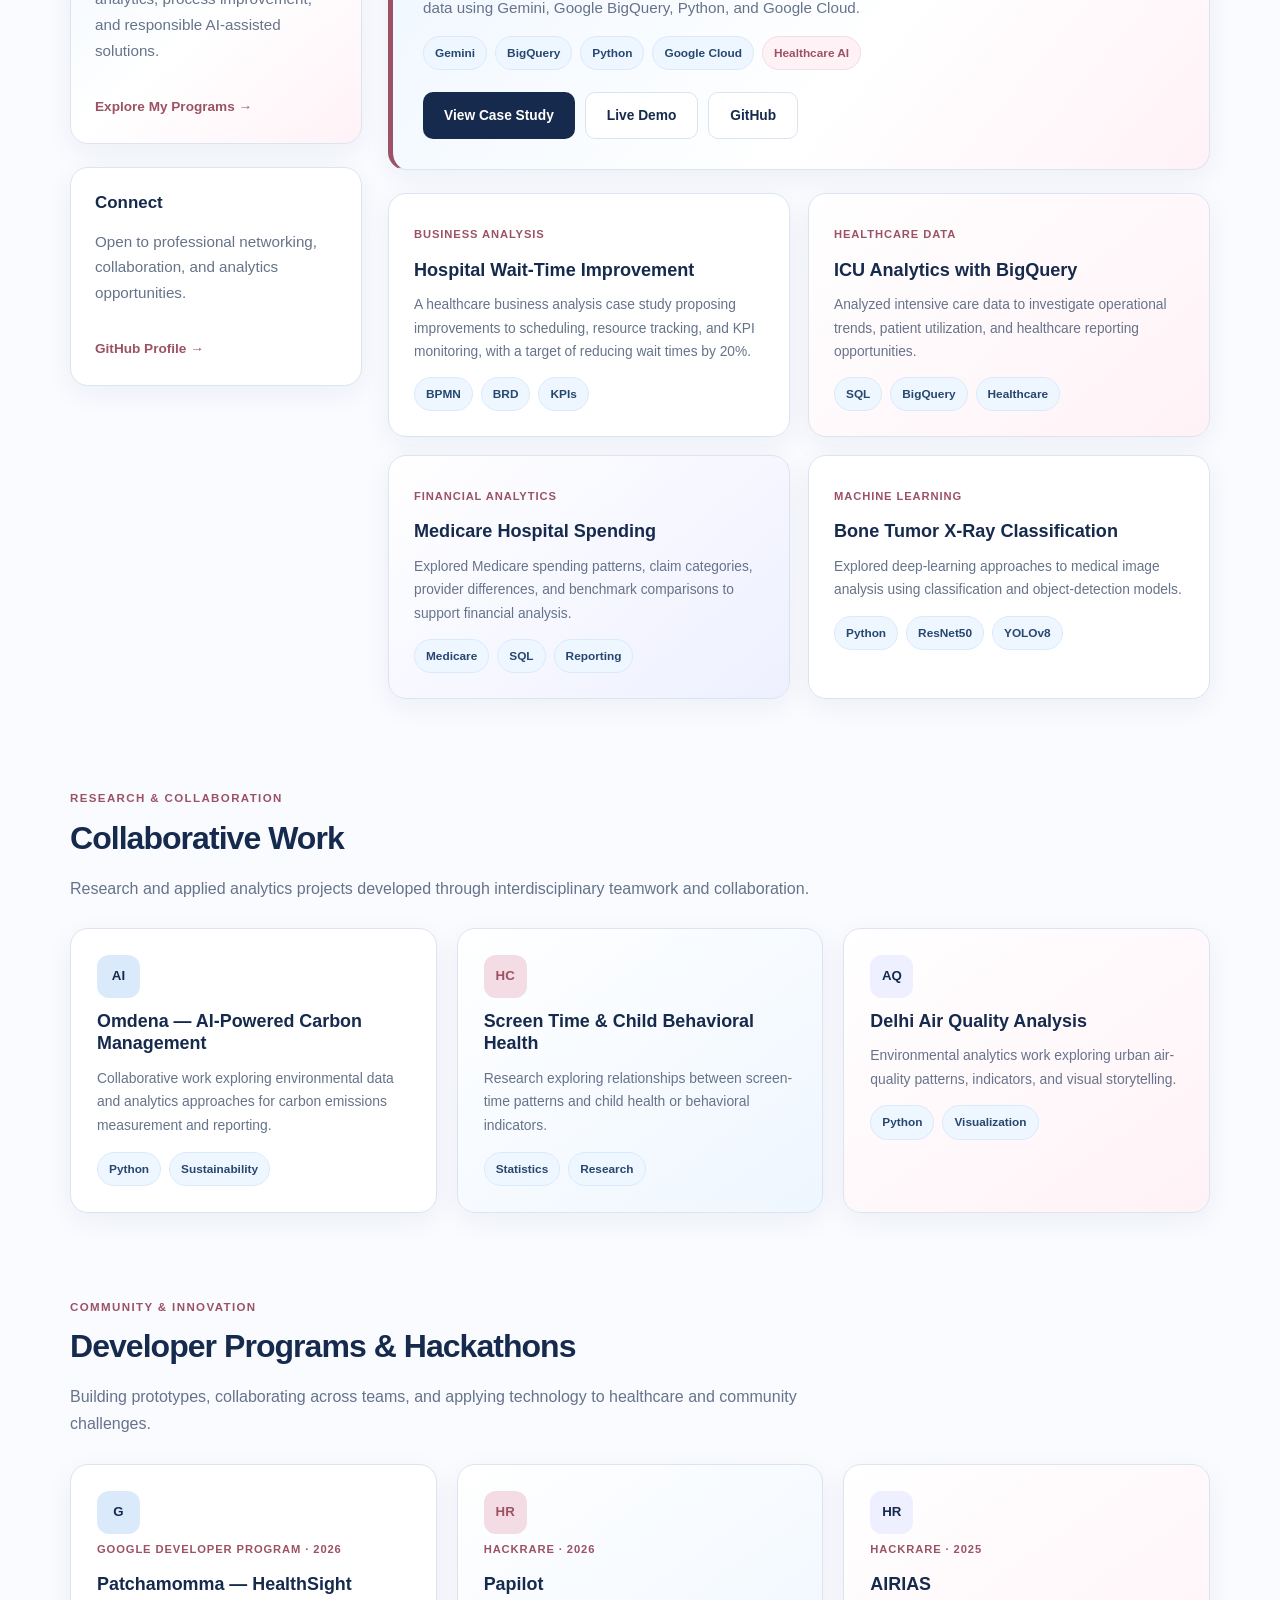
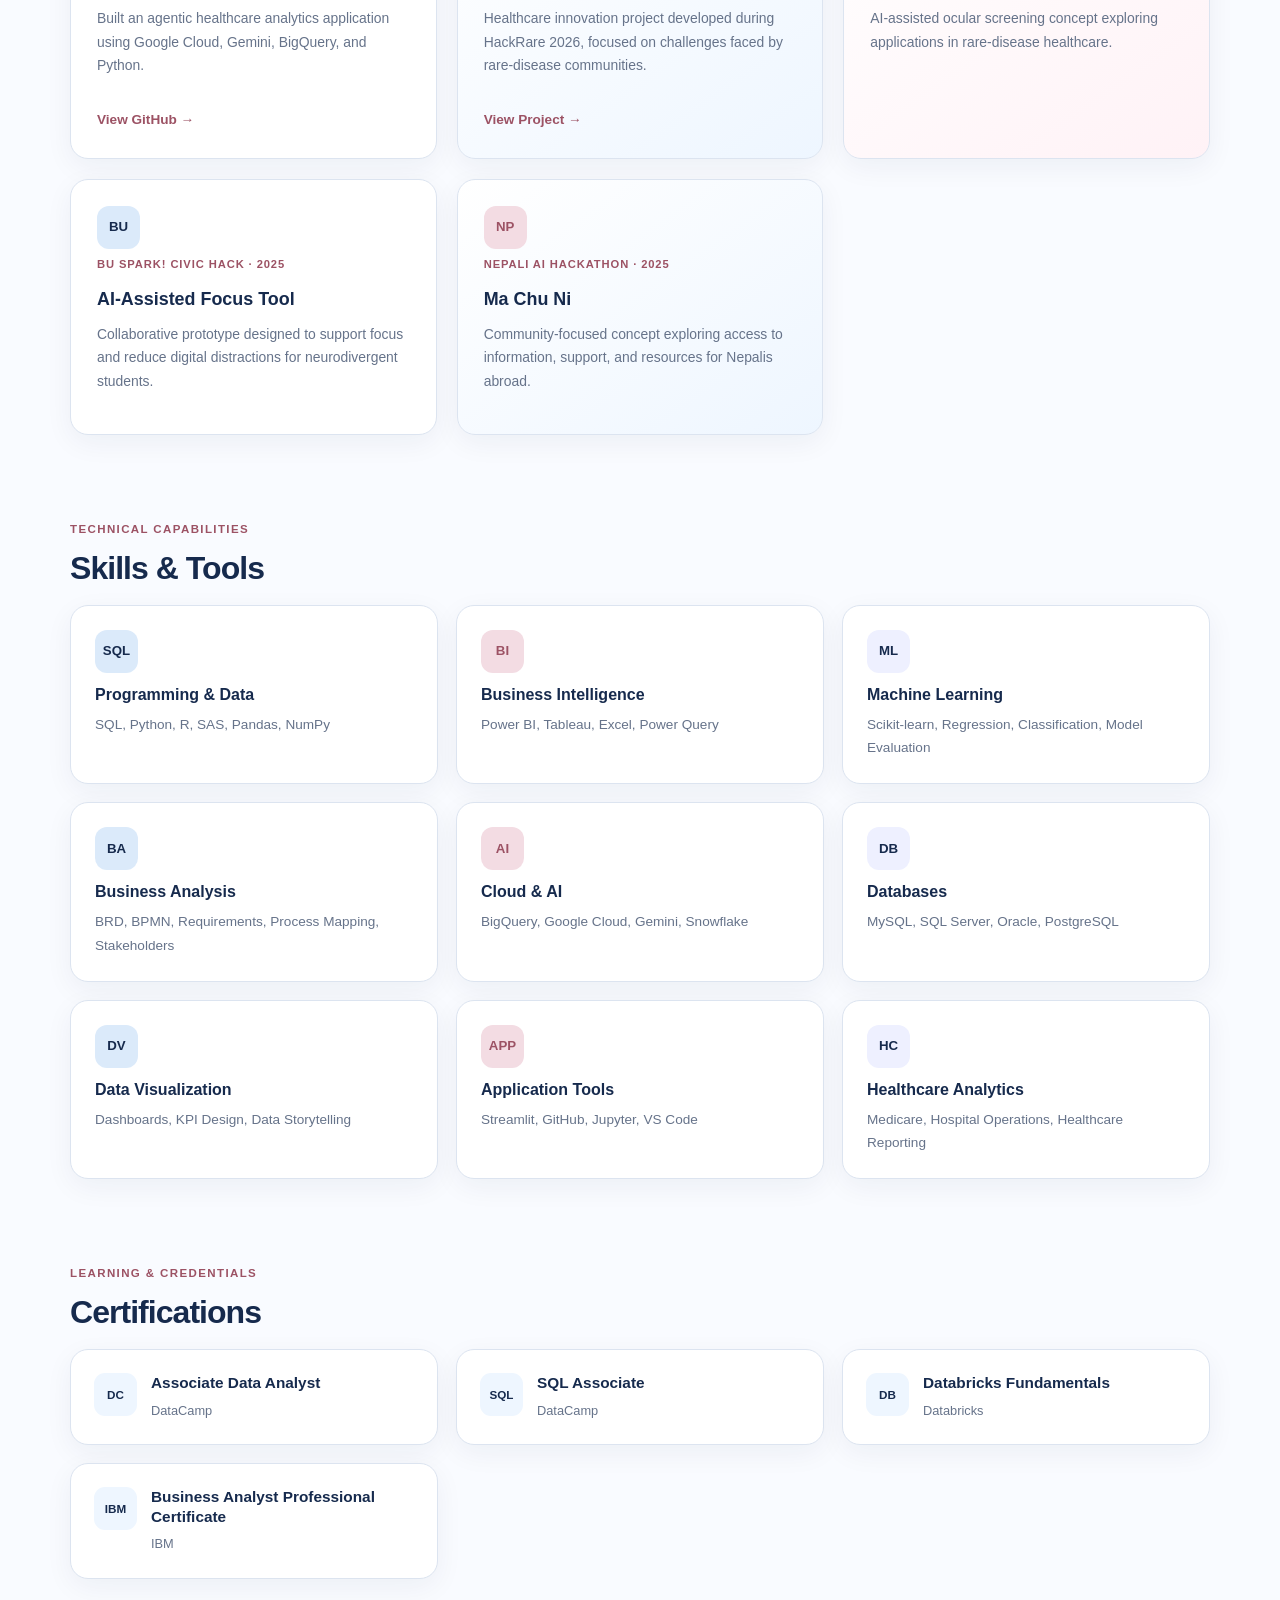
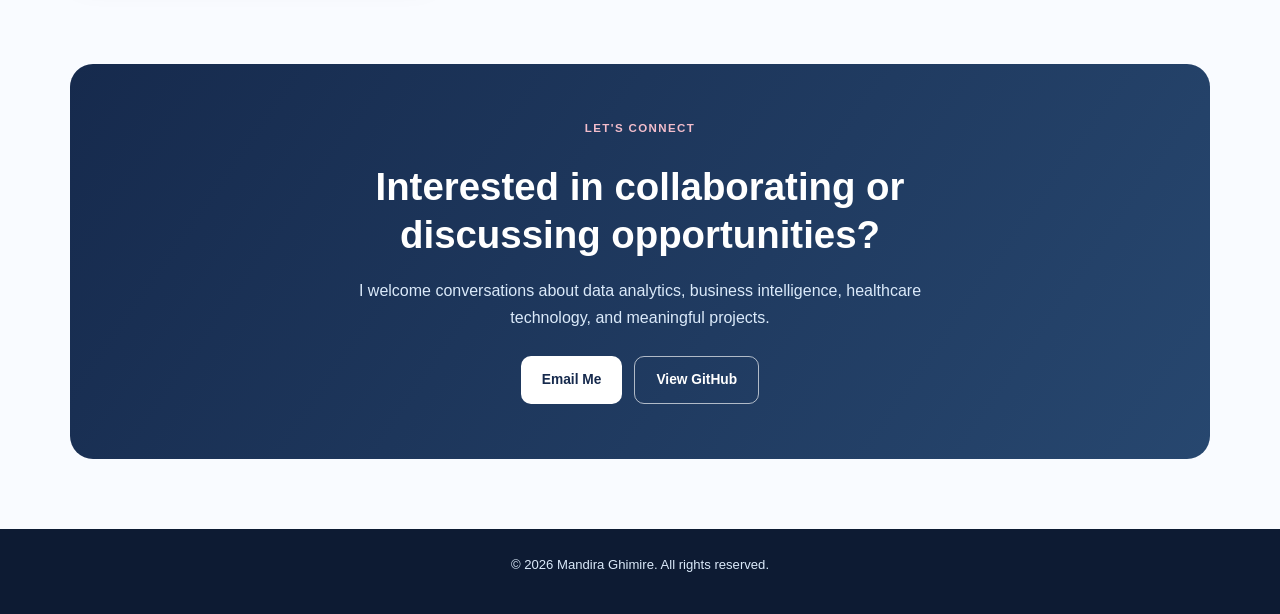
==== commit afc828aa: "Update" ====
--- a/index.html
+++ b/index.html
@@ -1,1236 +1,1686 @@
+
 <!DOCTYPE html>
 <html lang="en">
 <head>
-    <meta charset="UTF-8">
-
-    <meta
-        name="viewport"
-        content="width=device-width, initial-scale=1.0"
-    >
-
-    <meta
-        name="description"
-        content="Portfolio of Mandira Ghimire, a data analyst and business analyst specializing in healthcare analytics, business intelligence, and data storytelling."
-    >
-
-    <title>Mandira Ghimire | Data Analytics Portfolio</title>
-
-    <link rel="stylesheet" href="style.css">
+  <meta charset="UTF-8">
+  <meta name="viewport" content="width=device-width, initial-scale=1.0">
+  <meta name="description" content="Mandira Ghimire — Data Analytics, Business Intelligence, Healthcare Analytics, and Business Analysis Portfolio">
+  <title>Mandira Ghimire | Data Analytics Portfolio</title>
+
+  <style>
+    /* ==========================================
+       ORIGINAL PORTFOLIO COLOR PALETTE
+    ========================================== */
+    :root {
+      --navy: #162a4d;
+      --navy-dark: #0d1b33;
+      --navy-soft: #27476f;
+      --blue: #5f8fc9;
+      --light-blue: #dbeafa;
+      --pale-blue: #eef6ff;
+      --lavender-blue: #eef0ff;
+      --maroon: #9c5264;
+      --soft-pink: #f3dce3;
+      --pale-pink: #fff2f6;
+      --background: #f9fbff;
+      --surface: #ffffff;
+      --text: #17233a;
+      --muted: #66738a;
+      --border: #dce4f0;
+      --shadow: 0 20px 60px rgba(30, 54, 92, 0.12);
+      --container-width: 1140px;
+    }
+
+    * {
+      box-sizing: border-box;
+    }
+
+    html {
+      scroll-behavior: smooth;
+      scroll-padding-top: 90px;
+    }
+
+    body {
+      margin: 0;
+      font-family: -apple-system, BlinkMacSystemFont, "Segoe UI", Arial, sans-serif;
+      background: var(--background);
+      color: var(--text);
+      line-height: 1.7;
+    }
+
+    a {
+      text-decoration: none;
+      color: inherit;
+    }
+
+    img {
+      max-width: 100%;
+      display: block;
+    }
+
+    h1, h2, h3, h4, p {
+      margin-top: 0;
+    }
+
+    h1, h2, h3, h4 {
+      line-height: 1.25;
+    }
+
+    .container {
+      width: min(calc(100% - 40px), var(--container-width));
+      margin: 0 auto;
+    }
+
+    /* NAVIGATION */
+
+    .site-header {
+      background: rgba(255,255,255,0.96);
+      border-bottom: 1px solid var(--border);
+      position: sticky;
+      top: 0;
+      z-index: 100;
+      backdrop-filter: blur(14px);
+    }
+
+    .navigation {
+      min-height: 76px;
+      display: flex;
+      align-items: center;
+      justify-content: space-between;
+      gap: 25px;
+    }
+
+    .logo {
+      background: var(--navy);
+      color: white;
+      width: 44px;
+      height: 44px;
+      border-radius: 13px;
+      display: grid;
+      place-items: center;
+      font-size: 0.95rem;
+      font-weight: 800;
+      letter-spacing: 0.04em;
+      flex-shrink: 0;
+    }
+
+    .nav-links {
+      display: flex;
+      align-items: center;
+      justify-content: flex-end;
+      flex-wrap: wrap;
+      gap: 19px;
+    }
+
+    .nav-links a {
+      color: var(--navy-soft);
+      font-size: 0.82rem;
+      font-weight: 650;
+      transition: color 0.2s;
+    }
+
+    .nav-links a:hover {
+      color: var(--maroon);
+    }
+
+    /* BUTTONS */
+
+    .button {
+      display: inline-flex;
+      justify-content: center;
+      align-items: center;
+      min-height: 44px;
+      padding: 11px 21px;
+      border-radius: 10px;
+      font-size: 0.86rem;
+      font-weight: 750;
+      transition: transform 0.2s, box-shadow 0.2s;
+    }
+
+    .button:hover {
+      transform: translateY(-2px);
+      box-shadow: 0 8px 20px rgba(22,42,77,0.13);
+    }
+
+    .button-primary {
+      background: var(--navy);
+      color: white;
+    }
+
+    .button-secondary {
+      border: 1px solid var(--border);
+      background: white;
+      color: var(--navy);
+    }
+
+    .button-light {
+      background: white;
+      color: var(--navy);
+    }
+
+    .button-outline-light {
+      border: 1px solid rgba(255,255,255,0.65);
+      color: white;
+    }
+
+    /* HERO BANNER */
+
+    .portfolio-hero {
+      padding: 30px 0 0;
+    }
+
+    .portfolio-banner {
+      min-height: 350px;
+      padding: 58px 60px;
+      border-radius: 24px;
+      background:
+        radial-gradient(circle at 92% 16%, rgba(243,220,227,0.22), transparent 30%),
+        linear-gradient(120deg, var(--navy-dark), var(--navy) 52%, var(--navy-soft));
+      position: relative;
+      overflow: hidden;
+      display: flex;
+      align-items: center;
+      box-shadow: var(--shadow);
+    }
+
+    .banner-content {
+      max-width: 730px;
+      position: relative;
+      z-index: 2;
+    }
+
+    .eyebrow {
+      font-size: 0.73rem;
+      font-weight: 800;
+      letter-spacing: 0.13em;
+      text-transform: uppercase;
+    }
+
+    .banner-eyebrow {
+      color: #f3bdcb;
+      margin-bottom: 19px;
+    }
+
+    .portfolio-banner h1 {
+      font-size: clamp(2.3rem, 4.5vw, 4.1rem);
+      color: white;
+      letter-spacing: -0.045em;
+      line-height: 1.12;
+      margin-bottom: 22px;
+    }
+
+    .portfolio-banner h1 span {
+      color: #f3bdcb;
+    }
+
+    .banner-description {
+      color: var(--light-blue);
+      max-width: 590px;
+      font-size: 1rem;
+      margin-bottom: 27px;
+    }
+
+    .banner-actions {
+      display: flex;
+      flex-wrap: wrap;
+      gap: 12px;
+    }
+
+    .banner-circle {
+      position: absolute;
+      border-radius: 50%;
+      pointer-events: none;
+    }
+
+    .circle-one {
+      width: 310px;
+      height: 310px;
+      right: -65px;
+      top: -115px;
+      background: rgba(219,234,250,0.09);
+    }
+
+    .circle-two {
+      width: 230px;
+      height: 230px;
+      right: 100px;
+      bottom: -130px;
+      background: rgba(243,220,227,0.1);
+    }
+
+    .circle-three {
+      width: 100px;
+      height: 100px;
+      right: 95px;
+      top: 120px;
+      border: 2px solid rgba(255,255,255,0.13);
+    }
+
+    /* DASHBOARD LAYOUT */
+
+    .dashboard {
+      padding: 28px 0 60px;
+    }
+
+    .dashboard-layout {
+      display: grid;
+      grid-template-columns: 292px minmax(0, 1fr);
+      gap: 26px;
+      align-items: start;
+    }
+
+    .sidebar,
+    .main-column {
+      display: grid;
+      gap: 23px;
+      min-width: 0;
+    }
+
+    .card {
+      background: var(--surface);
+      border: 1px solid var(--border);
+      border-radius: 18px;
+      box-shadow: 0 8px 28px rgba(22,42,77,0.055);
+      overflow: hidden;
+    }
+
+    .card-body {
+      padding: 30px;
+    }
+
+    .section-label {
+      color: var(--maroon);
+      font-size: 0.72rem;
+      font-weight: 800;
+      text-transform: uppercase;
+      letter-spacing: 0.12em;
+      margin-bottom: 9px;
+    }
+
+    .section-title {
+      font-size: clamp(1.45rem, 2.8vw, 2rem);
+      color: var(--navy);
+      letter-spacing: -0.03em;
+      margin-bottom: 17px;
+    }
+
+    .body-text {
+      color: var(--muted);
+      font-size: 0.95rem;
+    }
+
+    .body-text + .body-text {
+      margin-top: 12px;
+    }
+
+    /* PROFILE SIDEBAR */
+
+    .profile-cover {
+      height: 100px;
+      background: linear-gradient(125deg, var(--blue), var(--light-blue) 65%, var(--soft-pink));
+    }
+
+    .profile-content {
+      padding: 0 23px 26px;
+      text-align: center;
+    }
+
+    .profile-avatar {
+      width: 122px;
+      height: 122px;
+      border-radius: 50%;
+      overflow: hidden;
+      border: 5px solid white;
+      margin: -61px auto 16px;
+      background: var(--pale-blue);
+      position: relative;
+      box-shadow: 0 5px 18px rgba(22,42,77,0.1);
+    }
+
+    .profile-avatar img {
+      width: 100%;
+      height: 100%;
+      object-fit: cover;
+      object-position: center top;
+    }
+
+    .profile-content h2 {
+      font-size: 1.5rem;
+      color: var(--navy);
+      margin-bottom: 8px;
+    }
+
+    .profile-headline {
+      color: var(--navy-soft);
+      font-size: 0.87rem;
+      font-weight: 700;
+      line-height: 1.5;
+      margin-bottom: 9px;
+    }
+
+    .profile-location {
+      color: var(--muted);
+      font-size: 0.82rem;
+    }
+
+    .sidebar-divider {
+      height: 1px;
+      background: var(--border);
+      margin: 23px 0;
+    }
+
+    .profile-detail {
+      text-align: left;
+      margin-bottom: 20px;
+    }
+
+    .profile-detail small {
+      display: block;
+      color: var(--maroon);
+      font-size: 0.7rem;
+      font-weight: 800;
+      letter-spacing: 0.08em;
+      margin-bottom: 6px;
+    }
+
+    .profile-detail strong {
+      display: block;
+      color: var(--navy);
+      font-size: 0.91rem;
+    }
+
+    .profile-detail p {
+      color: var(--muted);
+      font-size: 0.85rem;
+      margin-bottom: 0;
+    }
+
+    .profile-content .button {
+      width: 100%;
+    }
+
+    .contact-text-link {
+      display: inline-block;
+      margin-top: 15px;
+      color: var(--maroon);
+      font-weight: 750;
+      font-size: 0.88rem;
+    }
+
+    /* SIDEBAR WIDGETS */
+
+    .widget {
+      padding: 24px;
+    }
+
+    .widget h3 {
+      font-size: 1.06rem;
+      color: var(--navy);
+      margin-bottom: 15px;
+    }
+
+    .tags {
+      display: flex;
+      flex-wrap: wrap;
+      gap: 8px;
+    }
+
+    .tag {
+      display: inline-block;
+      background: var(--pale-blue);
+      border: 1px solid var(--light-blue);
+      color: var(--navy-soft);
+      border-radius: 30px;
+      padding: 6px 11px;
+      font-size: 0.74rem;
+      font-weight: 650;
+    }
+
+    .tag.pink {
+      background: var(--pale-pink);
+      border-color: var(--soft-pink);
+      color: var(--maroon);
+    }
+
+    .text-link {
+      color: var(--maroon);
+      font-size: 0.85rem;
+      font-weight: 750;
+      display: inline-block;
+      margin-top: 16px;
+    }
+
+    .text-link:hover {
+      text-decoration: underline;
+    }
+
+    .highlight-widget {
+      background: linear-gradient(140deg, var(--pale-blue), white 55%, var(--pale-pink));
+    }
+
+    /* ABOUT */
+
+    .about-card {
+      border-top: 4px solid var(--maroon);
+    }
+
+    .stats {
+      display: grid;
+      grid-template-columns: repeat(3, 1fr);
+      gap: 12px;
+      margin-top: 25px;
+    }
+
+    .stat {
+      background: var(--pale-blue);
+      border: 1px solid var(--light-blue);
+      border-radius: 13px;
+      padding: 18px 12px;
+      text-align: center;
+    }
+
+    .stat:nth-child(2) {
+      background: var(--pale-pink);
+      border-color: var(--soft-pink);
+    }
+
+    .stat:nth-child(3) {
+      background: var(--lavender-blue);
+    }
+
+    .stat strong {
+      display: block;
+      color: var(--navy);
+      font-size: 1.55rem;
+    }
+
+    .stat span {
+      display: block;
+      color: var(--muted);
+      font-size: 0.73rem;
+      line-height: 1.5;
+    }
+
+   
+/* RESUME SECTION */
+
+.resume-section {
+  border-top: 4px solid var(--blue);
+}
+
+.resume-card {
+  background: linear-gradient(
+    135deg,
+    var(--pale-blue),
+    #ffffff 60%,
+    var(--pale-pink)
+  );
+
+  border: 1px solid var(--light-blue);
+  border-radius: 16px;
+  padding: 35px 25px;
+  margin-top: 24px;
+  text-align: center;
+}
+
+.resume-icon {
+  width: 65px;
+  height: 65px;
+  margin: 0 auto 20px;
+  border-radius: 16px;
+  background: var(--navy);
+  color: white;
+  display: grid;
+  place-items: center;
+  font-size: 1.1rem;
+  font-weight: 800;
+  letter-spacing: 0.05em;
+}
+
+.resume-card h3 {
+  color: var(--navy);
+  font-size: 1.3rem;
+  margin-bottom: 12px;
+}
+
+.resume-card p {
+  color: var(--muted);
+  font-size: 0.9rem;
+  margin-bottom: 24px;
+}
+
+.resume-actions {
+  display: flex;
+  justify-content: center;
+  gap: 12px;
+  flex-wrap: wrap;
+}
+
+@media (max-width: 520px) {
+  .resume-card {
+    padding: 25px 16px;
+  }
+
+  .resume-actions {
+    flex-direction: column;
+  }
+
+  .resume-actions .button {
+    width: 100%;
+  }
+}
+
+
+
+    /* SECTION HEADERS */
+
+    .content-heading {
+      display: flex;
+      align-items: end;
+      justify-content: space-between;
+      gap: 15px;
+      flex-wrap: wrap;
+      margin: 7px 0 -7px;
+    }
+
+    .content-heading h2 {
+      color: var(--navy);
+      font-size: 1.8rem;
+      letter-spacing: -0.03em;
+      margin-bottom: 0;
+    }
+
+    /* PROJECTS */
+
+    .spotlight {
+      background: linear-gradient(130deg, var(--pale-blue), white 60%, var(--pale-pink));
+      border-left: 5px solid var(--maroon);
+    }
+
+    .spotlight h3 {
+      color: var(--navy);
+      font-size: 1.55rem;
+      margin: 13px 0;
+    }
+
+    .project-category {
+      color: var(--maroon);
+      font-size: 0.7rem;
+      font-weight: 800;
+      letter-spacing: 0.08em;
+      text-transform: uppercase;
+    }
+
+    .project-actions {
+      display: flex;
+      gap: 10px;
+      flex-wrap: wrap;
+      margin-top: 22px;
+    }
+
+    .project-grid {
+      display: grid;
+      grid-template-columns: repeat(2, minmax(0, 1fr));
+      gap: 18px;
+    }
+
+    .project-card {
+      padding: 25px;
+      transition: transform 0.2s, box-shadow 0.2s;
+    }
+
+    .project-card:hover,
+    .mini-card:hover {
+      transform: translateY(-4px);
+      box-shadow: var(--shadow);
+    }
+
+    .project-card h3 {
+      color: var(--navy);
+      font-size: 1.13rem;
+      margin: 12px 0;
+    }
+
+    .project-card p {
+      color: var(--muted);
+      font-size: 0.86rem;
+    }
+
+    .project-card:nth-child(2) {
+      background: linear-gradient(140deg, white, var(--pale-pink));
+    }
+
+    .project-card:nth-child(3) {
+      background: linear-gradient(140deg, white, var(--lavender-blue));
+    }
+
+    /* LOWER SECTIONS */
+
+    .full-section {
+      padding: 30px 0 55px;
+    }
+
+    .section-intro {
+      color: var(--muted);
+      max-width: 740px;
+      margin-bottom: 26px;
+    }
+
+    .three-grid {
+      display: grid;
+      grid-template-columns: repeat(3, minmax(0, 1fr));
+      gap: 20px;
+    }
+
+    .mini-card {
+      padding: 26px;
+      transition: transform 0.2s, box-shadow 0.2s;
+    }
+
+    .mini-card h3 {
+      color: var(--navy);
+      font-size: 1.12rem;
+      margin: 12px 0;
+    }
+
+    .mini-card p {
+      color: var(--muted);
+      font-size: 0.87rem;
+    }
+
+    .mini-card:nth-child(3n+2) {
+      background: linear-gradient(145deg, white, var(--pale-blue));
+    }
+
+    .mini-card:nth-child(3n+3) {
+      background: linear-gradient(145deg, white, var(--pale-pink));
+    }
+
+    .card-icon {
+      width: 43px;
+      height: 43px;
+      border-radius: 12px;
+      display: grid;
+      place-items: center;
+      background: var(--light-blue);
+      color: var(--navy);
+      font-size: 0.83rem;
+      font-weight: 800;
+    }
+
+    .card-icon.pink {
+      background: var(--soft-pink);
+      color: var(--maroon);
+    }
+
+    .card-icon.lavender {
+      background: var(--lavender-blue);
+    }
+
+    /* SKILLS */
+
+    .skills-grid {
+      display: grid;
+      grid-template-columns: repeat(3, minmax(0, 1fr));
+      gap: 18px;
+    }
+
+    .skill-card {
+      padding: 24px;
+    }
+
+    .skill-card h3 {
+      color: var(--navy);
+      font-size: 1rem;
+      margin: 12px 0 8px;
+    }
+
+    .skill-card p {
+      color: var(--muted);
+      font-size: 0.85rem;
+      margin: 0;
+    }
+
+    /* CERTIFICATIONS */
+
+    .cert-grid {
+      display: grid;
+      grid-template-columns: repeat(3, minmax(0, 1fr));
+      gap: 18px;
+    }
+
+    .cert-card {
+      padding: 23px;
+      display: flex;
+      align-items: flex-start;
+      gap: 14px;
+    }
+
+    .cert-card h3 {
+      color: var(--navy);
+      font-size: 0.96rem;
+      margin-bottom: 7px;
+    }
+
+    .cert-card p {
+      color: var(--muted);
+      font-size: 0.8rem;
+      margin: 0;
+    }
+
+    .cert-symbol {
+      width: 43px;
+      height: 43px;
+      border-radius: 11px;
+      background: var(--pale-blue);
+      color: var(--navy);
+      display: grid;
+      place-items: center;
+      flex-shrink: 0;
+      font-size: 0.73rem;
+      font-weight: 800;
+    }
+
+    /* CONTACT */
+
+    .contact-section {
+      padding: 30px 0 70px;
+    }
+
+    .contact-panel {
+      padding: 55px;
+      background: linear-gradient(125deg, var(--navy), var(--navy-soft));
+      border-radius: 23px;
+      color: white;
+      text-align: center;
+    }
+
+    .contact-panel h2 {
+      font-size: clamp(1.7rem, 3vw, 2.6rem);
+      margin: 12px auto 18px;
+      max-width: 680px;
+    }
+
+    .contact-panel p {
+      color: var(--light-blue);
+      max-width: 620px;
+      margin: 0 auto 25px;
+    }
+
+    .contact-panel .section-label {
+      color: #f3bdcb;
+    }
+
+    .contact-actions {
+      display: flex;
+      justify-content: center;
+      gap: 12px;
+      flex-wrap: wrap;
+    }
+
+    /* FOOTER */
+
+    .site-footer {
+      background: var(--navy-dark);
+      color: var(--light-blue);
+      padding: 25px 0;
+      text-align: center;
+      font-size: 0.82rem;
+    }
+
+    /* RESPONSIVE */
+
+    @media (max-width: 1000px) {
+      .dashboard-layout {
+        grid-template-columns: 250px minmax(0, 1fr);
+        gap: 18px;
+      }
+
+      .three-grid,
+      .skills-grid,
+      .cert-grid {
+        grid-template-columns: repeat(2, minmax(0, 1fr));
+      }
+
+      .portfolio-banner {
+        padding: 45px;
+      }
+    }
+
+    @media (max-width: 760px) {
+      .dashboard-layout {
+        grid-template-columns: 1fr;
+      }
+
+      .sidebar {
+        grid-template-columns: 1fr;
+      }
+
+      .portfolio-banner {
+        min-height: auto;
+        padding: 38px 25px;
+      }
+
+      .portfolio-banner h1 {
+        font-size: 2.4rem;
+      }
+
+      .project-grid {
+        grid-template-columns: 1fr;
+      }
+
+      .navigation {
+        align-items: flex-start;
+        padding: 14px 0;
+      }
+
+      .nav-links {
+        gap: 11px;
+      }
+    }
+
+    @media (max-width: 520px) {
+      .container {
+        width: min(calc(100% - 26px), var(--container-width));
+      }
+
+      .portfolio-banner {
+        border-radius: 16px;
+      }
+
+      .portfolio-banner h1 {
+        font-size: 2rem;
+      }
+
+      .card-body {
+        padding: 23px;
+      }
+
+      .stats,
+      .three-grid,
+      .skills-grid,
+      .cert-grid {
+        grid-template-columns: 1fr;
+      }
+
+      .contact-panel {
+        padding: 36px 22px;
+      }
+
+      .navigation {
+        flex-direction: column;
+        gap: 12px;
+      }
+
+      .nav-links {
+        justify-content: flex-start;
+      }
+
+      .banner-actions .button,
+      .project-actions .button {
+        width: 100%;
+      }
+    }
+  </style>
 </head>
 
 <body>
 
-    <!-- Navigation -->
-    <header class="site-header">
-        <div class="container navigation">
-
-            <a href="#home" class="logo" aria-label="Mandira Ghimire home">
-                MG
+  <!-- NAVIGATION -->
+  <header class="site-header">
+    <div class="container navigation">
+      <a href="#home" class="logo">MG</a>
+
+      <nav class="nav-links" aria-label="Main navigation">
+        <a href="#home">Home</a>
+        <a href="#about">About</a>
+        <a href="#experience">Experience</a>
+        <a href="#projects">Projects</a>
+        <a href="#collaboration">Collaboration</a>
+        <a href="#programs">Programs</a>
+        <a href="#skills">Skills</a>
+        <a href="#certifications">Credentials</a>
+        <a href="#contact">Contact</a>
+      </nav>
+    </div>
+  </header>
+
+  <main>
+
+    <!-- HERO -->
+    <section id="home" class="portfolio-hero">
+      <div class="container">
+        <div class="portfolio-banner">
+
+          <div class="banner-content">
+            <p class="eyebrow banner-eyebrow">
+              DATA ANALYTICS · BUSINESS INTELLIGENCE · HEALTHCARE · FINANCE
+            </p>
+
+            <h1>
+              Turning complex data into
+              <span>meaningful decisions.</span>
+            </h1>
+
+            <p class="banner-description">
+    
+            </p>
+
+            <div class="banner-actions">
+              <a href="#projects" class="button button-light">
+                Explore My Work
+              </a>
+
+              <a href="#contact" class="button button-outline-light">
+                Let's Connect
+              </a>
+            </div>
+          </div>
+
+          <div class="banner-circle circle-one"></div>
+          <div class="banner-circle circle-two"></div>
+          <div class="banner-circle circle-three"></div>
+
+        </div>
+      </div>
+    </section>
+
+    <!-- PROFILE DASHBOARD -->
+    <section class="dashboard">
+      <div class="container dashboard-layout">
+
+        <!-- LEFT SIDEBAR -->
+        <aside class="sidebar">
+
+          <div class="card">
+            <div class="profile-cover"></div>
+
+            <div class="profile-content">
+              <div class="profile-avatar">
+                <img
+                  src="images/mandira-profile.jpg"
+                  alt="Mandira Ghimire"
+                >
+              </div>
+
+              <h2>Mandira Ghimire</h2>
+
+              <p class="profile-headline">
+                BI Data Analyst | Business Analyst 
+              </p>
+
+              <p class="profile-location">
+                Massachusetts, United States
+              </p>
+
+              <div class="sidebar-divider"></div>
+
+              <div class="profile-detail">
+                <small>EDUCATION</small>
+                <strong>Clark University</strong>
+                <p>MS in Data Analytics</p>
+              </div>
+
+              <div class="profile-detail">
+                <small>PROFESSIONAL FOCUS</small>
+                <p>
+                  
+                  Finance Analytics<br>
+                  Business Intelligence<br>
+                  Healthcare Analytics<br>
+                  
+                </p>
+              </div>
+
+              <div class="sidebar-divider"></div>
+
+              <a
+                href="resume/Mandira-Resume.pdf"
+                class="button button-primary"
+                target="_blank"
+                rel="noopener noreferrer"
+              >
+                View Resume
+              </a>
+
+              <a href="mailto:maghimire1@gmail.com" class="contact-text-link">
+                Contact Me →
+              </a>
+            </div>
+          </div>
+
+          <div class="card widget">
+            <h3>Core Skills</h3>
+
+            <div class="tags">
+              <span class="tag">SQL</span>
+              <span class="tag">Power BI</span>
+              <span class="tag">Tableau</span>
+              <span class="tag">Python</span>
+              <span class="tag">Excel</span>
+              <span class="tag">BigQuery</span>
+              <span class="tag pink">Healthcare</span>
+              <span class="tag pink">Business Analysis</span>
+            </div>
+
+            <a href="#skills" class="text-link">View All Skills →</a>
+          </div>
+
+          <div class="card widget highlight-widget">
+            <p class="section-label">Professional Interests</p>
+            <h3>Healthcare, Data & AI</h3>
+
+            <p class="body-text">
+              Interested in solving business and healthcare problems
+              through analytics, process improvement, and responsible
+              AI-assisted solutions.
+            </p>
+
+            <a href="#programs" class="text-link">
+              Explore My Programs →
             </a>
-
-            <nav class="nav-links" aria-label="Main navigation">
-                <a href="#home">Home</a>
-                <a href="#about">About</a>
-                <a href="#projects">Projects</a>
-                <a href="#collaboration">Collaboration</a>
-                <a href="#certifications">Certifications</a>
-                <a href="#contact">Contact</a>
-            </nav>
+          </div>
+
+          <div class="card widget">
+            <h3>Connect</h3>
+            <p class="body-text">
+              Open to professional networking, collaboration,
+              and analytics opportunities.
+            </p>
+
+            <a
+              href="https://github.com/mandiragh"
+              target="_blank"
+              rel="noopener noreferrer"
+              class="text-link"
+            >
+              GitHub Profile →
+            </a>
+          </div>
+
+        </aside>
+
+        <!-- MAIN COLUMN -->
+        <div class="main-column">
+
+          <!-- ABOUT -->
+          <section id="about" class="card about-card">
+            <div class="card-body">
+
+              <p class="section-label">About Me</p>
+              <h2 class="section-title">
+                Connecting data insights with real business needs
+              </h2>
+
+              <p class="body-text">
+                I am a BI Data Analyst Professional and a Data Analytics graduate from Clark University
+                with experience in finance, healthcare operations, business
+                intelligence, reporting, and business analysis.
+                I focus on understanding business problems, defining
+                useful metrics, and translating data into insights
+                that support informed decisions.
+              </p>
+
+              <p class="body-text">
+                My work includes SQL analysis, Power BI dashboards,
+                Python-based analytics, healthcare data projects,
+                process improvement, and AI-assisted applications.
+                I enjoy collaborating with technical and non-technical
+                teams to build practical solutions.
+              </p>
+
+              <div class="stats">
+                <div class="stat">
+                  <strong>10+</strong>
+                  <span>Portfolio Projects</span>
+                </div>
+
+                <div class="stat">
+                  <strong>3</strong>
+                  <span>Core Focus Areas</span>
+                </div>
+
+                <div class="stat">
+                  <strong>8+</strong>
+                  <span>Technical Tools</span>
+                </div>
+              </div>
+
+            </div>
+          </section>
+
+          
+<!-- RESUME SECTION -->
+<section id="experience" class="card resume-section">
+  <div class="card-body">
+
+    <p class="section-label">Professional Background</p>
+    <h2 class="section-title">Experience</h2>
+
+    <p class="body-text">
+      Explore my professional experience, education,
+      technical expertise, and qualifications in
+      Data Analytics, Business Intelligence, and Business Analysis and Projects.
+    </p>
+
+    <div class="resume-card">
+
+      <h3>Professional Resume</h3>
+
+      <div class="resume-actions">
+
+        <a
+          href="resume/Mandira_Resume.pdf"
+          target="_blank"
+          rel="noopener noreferrer"
+          class="button button-primary"
+        >
+          View Resume
+        </a>
+
+        <a
+          href="resume/Mandira_Resume.pdf"
+          download="Mandira_Resume.pdf"
+          class="button button-secondary"
+        >
+          Download Resume
+        </a>
+
+      </div>
+
+    </div>
+
+  </div>
+</section>
+
+
+
+          <!-- FEATURED PROJECTS -->
+          <div id="projects" class="content-heading">
+            <div>
+              <p class="section-label">Selected Work</p>
+              <h2>Featured Projects</h2>
+            </div>
+          </div>
+
+          <!-- HEALTHSIGHT -->
+          <article class="card spotlight">
+            <div class="card-body">
+
+              <span class="project-category">
+                AI · HEALTHCARE ANALYTICS · GOOGLE CLOUD
+              </span>
+
+              <h3>HealthSight — Agentic Healthcare Analytics</h3>
+
+              <p class="body-text">
+                Developed an AI-assisted healthcare analytics
+                application that enables natural-language exploration
+                of Medicare data using Gemini, Google BigQuery,
+                Python, and Google Cloud.
+              </p>
+
+              <div class="tags">
+                <span class="tag">Gemini</span>
+                <span class="tag">BigQuery</span>
+                <span class="tag">Python</span>
+                <span class="tag">Google Cloud</span>
+                <span class="tag pink">Healthcare AI</span>
+              </div>
+
+              <div class="project-actions">
+                <a href="projects/healthsight.html" class="button button-primary">
+                  View Case Study
+                </a>
+
+                <a
+                  href="https://healthsight-285849155638.us-east1.run.app/"
+                  class="button button-secondary"
+                  target="_blank"
+                  rel="noopener noreferrer"
+                >
+                  Live Demo
+                </a>
+
+                <a
+                  href="https://github.com/mandiragh/Patchamomma_ma"
+                  class="button button-secondary"
+                  target="_blank"
+                  rel="noopener noreferrer"
+                >
+                  GitHub
+                </a>
+              </div>
+
+            </div>
+          </article>
+
+          <!-- OTHER PROJECTS -->
+          <div class="project-grid">
+
+            <article class="card project-card">
+              <span class="project-category">Business Analysis</span>
+
+              <h3>Hospital Wait-Time Improvement</h3>
+
+              <p>
+                A healthcare business analysis case study
+                proposing improvements to scheduling,
+                resource tracking, and KPI monitoring,
+                with a target of reducing wait times by 20%.
+              </p>
+
+              <div class="tags">
+                <span class="tag">BPMN</span>
+                <span class="tag">BRD</span>
+                <span class="tag">KPIs</span>
+              </div>
+            </article>
+
+            <article class="card project-card">
+              <span class="project-category">Healthcare Data</span>
+
+              <h3>ICU Analytics with BigQuery</h3>
+
+              <p>
+                Analyzed intensive care data to investigate
+                operational trends, patient utilization,
+                and healthcare reporting opportunities.
+              </p>
+
+              <div class="tags">
+                <span class="tag">SQL</span>
+                <span class="tag">BigQuery</span>
+                <span class="tag">Healthcare</span>
+              </div>
+            </article>
+
+            <article class="card project-card">
+              <span class="project-category">Financial Analytics</span>
+
+              <h3>Medicare Hospital Spending</h3>
+
+              <p>
+                Explored Medicare spending patterns,
+                claim categories, provider differences,
+                and benchmark comparisons to support
+                financial analysis.
+              </p>
+
+              <div class="tags">
+                <span class="tag">Medicare</span>
+                <span class="tag">SQL</span>
+                <span class="tag">Reporting</span>
+              </div>
+            </article>
+
+            <article class="card project-card">
+              <span class="project-category">Machine Learning</span>
+
+              <h3>Bone Tumor X-Ray Classification</h3>
+
+              <p>
+                Explored deep-learning approaches
+                to medical image analysis using
+                classification and object-detection models.
+              </p>
+
+              <div class="tags">
+                <span class="tag">Python</span>
+                <span class="tag">ResNet50</span>
+                <span class="tag">YOLOv8</span>
+              </div>
+            </article>
+
+          </div>
 
         </div>
-    </header>
-
-    <main>
-
-        <!-- Hero -->
-        <section id="home" class="hero">
-
-            <div class="decorative-shape shape-one"></div>
-            <div class="decorative-shape shape-two"></div>
-
-            <div class="container hero-layout">
-
-                <div class="hero-content">
-
-                    <p class="eyebrow">
-                        Finance · Data· Business Analysis · Healthcare
-                    </p>
-
-                    <h1>Mandira Ghimire</h1>
-
-                    <h2>
-                        BI Data Analyst | Business Analyst | AI/ML
-                    </h2>
-
-                    <p class="hero-description">
-                        I use data, visualization, and business analysis to
-                        uncover patterns, improve processes, and support
-                        informed decision-making.
-                    </p>
-
-                    <div class="hero-actions">
-
-                        <a href="#projects" class="button button-primary">
-                            Explore My Work
-                        </a>
-
-                        <a
-                            href="resume/Mandira-Resume.pdf"
-                            class="button button-secondary"
-                            target="_blank"
-                            rel="noopener noreferrer"
-                        >
-                            View Resume
-                        </a>
-
-                    </div>
-
-                    <div class="quick-details">
-                        <span>Massachusetts, USA</span>
-                        <span>Open to analyst opportunities</span>
-                    </div>
-
-                </div>
-
-                <!-- Professional photo -->
-                <div class="profile-visual">
-
-                    <div class="profile-background"></div>
-
-                    <div class="profile-image-wrapper">
-                        <img
-                            src="images/mandira-profile.jpg"
-                            alt="Professional portrait of Mandira Ghimire"
-                            class="profile-image"
-                        >
-                    </div>
-
-                    <div class="profile-note">
-                        <strong>MS in Data Analytics</strong>
-                        <span>Clark University · Dean's Scholar 2024</span>
-                    </div>
-
-                </div>
-
+      </div>
+    </section>
+
+    <!-- COLLABORATION -->
+    <section id="collaboration" class="full-section">
+      <div class="container">
+
+        <p class="section-label">Research & Collaboration</p>
+        <h2 class="section-title">Collaborative Work</h2>
+
+        <p class="section-intro">
+          Research and applied analytics projects developed
+          through interdisciplinary teamwork and collaboration.
+        </p>
+
+        <div class="three-grid">
+
+          <article class="card mini-card">
+            <div class="card-icon">AI</div>
+
+            <h3>Omdena — AI-Powered Carbon Management</h3>
+
+            <p>
+              Collaborative work exploring environmental
+              data and analytics approaches for carbon
+              emissions measurement and reporting.
+            </p>
+
+            <div class="tags">
+              <span class="tag">Python</span>
+              <span class="tag">Sustainability</span>
             </div>
-        </section>
-
-        <!-- About -->
-        <section id="about" class="section">
-            <div class="container about-layout">
-
-                <div>
-                    <p class="section-label">About</p>
-
-                    <h2>
-                        Connecting data insights with real business needs
-                    </h2>
-                </div>
-
-                <div class="about-content">
-
-                    <p>
-                        I am a recent Master of Science in Data Analytics
-                        graduate with experience across analytics, business
-                        operations, healthcare, reporting, and stakeholder
-                        communication.
-                    </p>
-
-                    <p>
-                        My work focuses on understanding the problem behind the
-                        data, selecting the right analytical approach, and
-                        presenting findings clearly through dashboards,
-                        visualizations, reports, and actionable recommendations.
-                    </p>
-
-                    <div class="about-stats">
-
-                        <div class="stat-card">
-                            <strong>10+</strong>
-                            <span>Analytics projects</span>
-                        </div>
-
-                        <div class="stat-card">
-                            <strong>5+</strong>
-                            <span>Industry domains</span>
-                        </div>
-
-                        <div class="stat-card">
-                            <strong>8+</strong>
-                            <span>Technical tools</span>
-                        </div>
-
-                    </div>
-
-                </div>
-
+          </article>
+
+          <article class="card mini-card">
+            <div class="card-icon pink">HC</div>
+
+            <h3>Screen Time & Child Behavioral Health</h3>
+
+            <p>
+              Research exploring relationships between
+              screen-time patterns and child health
+              or behavioral indicators.
+            </p>
+
+            <div class="tags">
+              <span class="tag">Statistics</span>
+              <span class="tag">Research</span>
             </div>
-        </section>
-
-        <!-- Featured projects -->
-        <section id="projects" class="section projects-section">
-            <div class="container">
-
-                <div class="section-heading">
-
-                    <div>
-                        <p class="section-label">Portfolio</p>
-                        <h2>Featured projects</h2>
-                    </div>
-
-                    <a href="projects.html" class="text-link">
-                        View all projects →
-                    </a>
-
-                </div>
-
-                <div class="project-grid">
-
-                    <article class="project-card">
-
-                        <div class="project-topline">
-                            <span class="project-number">01</span>
-                            <span class="project-category">
-                                Healthcare Analytics
-                            </span>
-                        </div>
-
-                        <h3>ICU Analytics Using BigQuery</h3>
-
-                        <p>
-                            Analyzed ICU and patient data to explore length of
-                            stay, resource utilization, and important clinical
-                            and operational patterns.
-                        </p>
-
-                        <div class="technology-list">
-                            <span>BigQuery</span>
-                            <span>SQL</span>
-                            <span>Healthcare</span>
-                            <span>Tableau</span>
-                        </div>
-
-                        <a href="projects/icu-analytics.html" class="text-link">
-                            View case study →
-                        </a>
- 
-                    </article>
-
-                    <article class="project-card featured-card">
-
-                        <div class="project-topline">
-                            <span class="project-number">02</span>
-                            <span class="project-category">
-                                Business Analysis
-                            </span>
-                        </div>
-
-                        <h3>Hospital Wait-Time Improvement</h3>
-
-                        <p>
-                            Designed a scheduling and resource-tracking solution
-                            to improve patient flow, operational visibility, and
-                            communication.
-                        </p>
-
-                        <div class="technology-list">
-                            <span>BRD</span>
-                            <span>BPMN</span>
-                            <span>Power BI</span>
-                        </div>
-
-                        <a href="projects/hospital-wait-time.html" class="text-link">
-                            View case study →
-                        </a>
-
-                    </article>
-
-                    <article class="project-card">
-
-                        <div class="project-topline">
-                            <span class="project-number">03</span>
-                            <span class="project-category">
-                                Healthcare Cost Analytics
-                            </span>
-                        </div>
-
-                        <h3>Hospital Spending Analysis</h3>
-
-                        <p>
-                               Analyzed Medicare hospital spending by claim type to compare
-                                hospital, state, and national spending patterns and identify
-                                potential cost drivers and areas for further investigation.
-                        </p>
-
-                        <div class="technology-list">
-                            <span>Healthcare Claims</span>
-                            <span>Kaggle</span>
-                            <span>Excel</span>
-                            
-
-                        </div>
-
-                        <a href="projects/hospital-spending.html" class="text-link">
-                            View case study →
-                        </a>
-
-                    </article>
-
-                </div>
-
+          </article>
+
+          <article class="card mini-card">
+            <div class="card-icon lavender">AQ</div>
+
+            <h3>Delhi Air Quality Analysis</h3>
+
+            <p>
+              Environmental analytics work exploring
+              urban air-quality patterns, indicators,
+              and visual storytelling.
+            </p>
+
+            <div class="tags">
+              <span class="tag">Python</span>
+              <span class="tag">Visualization</span>
             </div>
-        </section>
-
-        <!-- Collaboration -->
-        <!-- Research, Open Source and Collaboration -->
-<section id="collaboration" class="section collaboration-section">
+          </article>
+
+        </div>
+      </div>
+    </section>
+
+    <!-- DEVELOPER PROGRAMS -->
+    <section id="programs" class="full-section">
+      <div class="container">
+
+        <p class="section-label">Community & Innovation</p>
+        <h2 class="section-title">Developer Programs & Hackathons</h2>
+
+        <p class="section-intro">
+          Building prototypes, collaborating across teams,
+          and applying technology to healthcare and
+          community challenges.
+        </p>
+
+        <div class="three-grid">
+
+          <article class="card mini-card">
+            <div class="card-icon">G</div>
+
+            <span class="project-category">Google Developer Program · 2026</span>
+
+            <h3>Patchamomma — HealthSight</h3>
+
+            <p>
+              Built an agentic healthcare analytics
+              application using Google Cloud, Gemini,
+              BigQuery, and Python.
+            </p>
+
+            <a
+              href="https://github.com/mandiragh/Patchamomma_ma"
+              target="_blank"
+              rel="noopener noreferrer"
+              class="text-link"
+            >
+              View GitHub →
+            </a>
+          </article>
+
+          <article class="card mini-card">
+            <div class="card-icon pink">HR</div>
+
+            <span class="project-category">HackRare · 2026</span>
+
+            <h3>Papilot</h3>
+
+            <p>
+              Healthcare innovation project developed
+              during HackRare 2026, focused on challenges
+              faced by rare-disease communities.
+            </p>
+
+            <a
+              href="https://devpost.com/software/papilot"
+              target="_blank"
+              rel="noopener noreferrer"
+              class="text-link"
+            >
+              View Project →
+            </a>
+          </article>
+
+          <article class="card mini-card">
+            <div class="card-icon lavender">HR</div>
+
+            <span class="project-category">HackRare · 2025</span>
+
+            <h3>AIRIAS</h3>
+
+            <p>
+              AI-assisted ocular screening concept
+              exploring applications in rare-disease
+              healthcare.
+            </p>
+          </article>
+
+          <article class="card mini-card">
+            <div class="card-icon">BU</div>
+
+            <span class="project-category">BU Spark! Civic Hack · 2025</span>
+
+            <h3>AI-Assisted Focus Tool</h3>
+
+            <p>
+              Collaborative prototype designed
+              to support focus and reduce digital
+              distractions for neurodivergent students.
+            </p>
+          </article>
+
+          <article class="card mini-card">
+            <div class="card-icon pink">NP</div>
+
+            <span class="project-category">Nepali AI Hackathon · 2025</span>
+
+            <h3>Ma Chu Ni</h3>
+
+            <p>
+              Community-focused concept exploring
+              access to information, support,
+              and resources for Nepalis abroad.
+            </p>
+          </article>
+
+        </div>
+      </div>
+    </section>
+
+    <!-- SKILLS -->
+    <section id="skills" class="full-section">
+      <div class="container">
+
+        <p class="section-label">Technical Capabilities</p>
+        <h2 class="section-title">Skills & Tools</h2>
+
+        <div class="skills-grid">
+
+          <article class="card skill-card">
+            <div class="card-icon">SQL</div>
+            <h3>Programming & Data</h3>
+            <p>SQL, Python, R, SAS, Pandas, NumPy</p>
+          </article>
+
+          <article class="card skill-card">
+            <div class="card-icon pink">BI</div>
+            <h3>Business Intelligence</h3>
+            <p>Power BI, Tableau, Excel, Power Query</p>
+          </article>
+
+          <article class="card skill-card">
+            <div class="card-icon lavender">ML</div>
+            <h3>Machine Learning</h3>
+            <p>Scikit-learn, Regression, Classification, Model Evaluation</p>
+          </article>
+
+          <article class="card skill-card">
+            <div class="card-icon">BA</div>
+            <h3>Business Analysis</h3>
+            <p>BRD, BPMN, Requirements, Process Mapping, Stakeholders</p>
+          </article>
+
+          <article class="card skill-card">
+            <div class="card-icon pink">AI</div>
+            <h3>Cloud & AI</h3>
+            <p>BigQuery, Google Cloud, Gemini, Snowflake</p>
+          </article>
+
+          <article class="card skill-card">
+            <div class="card-icon lavender">DB</div>
+            <h3>Databases</h3>
+            <p>MySQL, SQL Server, Oracle, PostgreSQL</p>
+          </article>
+
+          <article class="card skill-card">
+            <div class="card-icon">DV</div>
+            <h3>Data Visualization</h3>
+            <p>Dashboards, KPI Design, Data Storytelling</p>
+          </article>
+
+          <article class="card skill-card">
+            <div class="card-icon pink">APP</div>
+            <h3>Application Tools</h3>
+            <p>Streamlit, GitHub, Jupyter, VS Code</p>
+          </article>
+
+          <article class="card skill-card">
+            <div class="card-icon lavender">HC</div>
+            <h3>Healthcare Analytics</h3>
+            <p>Medicare, Hospital Operations, Healthcare Reporting</p>
+          </article>
+
+        </div>
+      </div>
+    </section>
+
+    <!-- CERTIFICATIONS -->
+    <section id="certifications" class="full-section">
+      <div class="container">
+
+        <p class="section-label">Learning & Credentials</p>
+        <h2 class="section-title">Certifications</h2>
+
+        <div class="cert-grid">
+
+          <article class="card cert-card">
+            <div class="cert-symbol">DC</div>
+            <div>
+              <h3>Associate Data Analyst</h3>
+              <p>DataCamp</p>
+            </div>
+          </article>
+
+          <article class="card cert-card">
+            <div class="cert-symbol">SQL</div>
+            <div>
+              <h3>SQL Associate</h3>
+              <p>DataCamp</p>
+            </div>
+          </article>
+
+          <article class="card cert-card">
+            <div class="cert-symbol">DB</div>
+            <div>
+              <h3>Databricks Fundamentals</h3>
+              <p>Databricks</p>
+            </div>
+          </article>
+
+          <article class="card cert-card">
+            <div class="cert-symbol">IBM</div>
+            <div>
+              <h3>Business Analyst Professional Certificate</h3>
+              <p>IBM</p>
+            </div>
+          </article>
+
+        </div>
+      </div>
+    </section>
+
+    <!-- CONTACT -->
+    <section id="contact" class="contact-section">
+      <div class="container">
+
+        <div class="contact-panel">
+          <p class="section-label">Let's Connect</p>
+
+          <h2>
+            Interested in collaborating or discussing opportunities?
+          </h2>
+
+          <p>
+            I welcome conversations about data analytics,
+            business intelligence, healthcare technology,
+            and meaningful projects.
+          </p>
+
+          <div class="contact-actions">
+            <a
+              href="mailto:maghimire1@gmail.com"
+              class="button button-light"
+            >
+              Email Me
+            </a>
+
+            <a
+              href="https://github.com/mandiragh"
+              class="button button-outline-light"
+              target="_blank"
+              rel="noopener noreferrer"
+            >
+              View GitHub
+            </a>
+          </div>
+        </div>
+
+      </div>
+    </section>
+
+  </main>
+
+  <!-- FOOTER -->
+  <footer class="site-footer">
     <div class="container">
-
-        <div class="section-heading">
-
-            <div>
-                <p class="section-label">
-                    Research · Open Source · Collaboration
-                </p>
-
-                <h2>
-                    Collaborative projects and applied research
-                </h2>
-            </div>
-
-        </div>
-
-        <p class="section-introduction">
-            These projects demonstrate my experience working across
-            research, open-source, environmental, healthcare, and
-            international collaborative settings.
-        </p>
-
-        <div class="collaboration-grid">
-
-            <!-- Omdena -->
-            <article class="collaboration-card featured-collaboration">
-
-                <div class="collaboration-icon">
-                    01
-                </div>
-
-                <div class="collaboration-content">
-
-                    <div class="collaboration-heading">
-
-                        <div>
-                            <p class="project-category">
-                                Open-Source AI Collaboration
-                            </p>
-
-                            <h3>
-                                AI-Powered Carbon Management Solution
-                            </h3>
-                        </div>
-
-                        <span class="project-status completed">
-                            Completed
-                        </span>
-
-                    </div>
-
-                    <p>
-                        Collaborated with an international team through
-                        Omdena to develop an AI-powered carbon management
-                        solution for small and medium-sized enterprises.
-                    </p>
-
-                    <p>
-                        The project addressed the barriers SMEs face when
-                        estimating emissions, tracking sustainability
-                        performance, responding to regulatory requirements,
-                        and developing practical carbon-reduction strategies.
-                    </p>
-
-                    <div class="contribution-box">
-
-                        <h4>My contributions</h4>
-
-                        <ul class="contribution-list">
-                            <li>Data collection and preprocessing</li>
-                            <li>Exploratory data analysis</li>
-                            <li>Carbon-emissions research</li>
-                            <li>Feature and solution development</li>
-                            <li>GitHub-based team collaboration</li>
-                            <li>Documentation and stakeholder communication</li>
-                        </ul>
-
-                    </div>
-
-                    <div class="technology-list">
-                        <span>Python</span>
-                        <span>Data Analysis</span>
-                        <span>Machine Learning</span>
-                        <span>Carbon Analytics</span>
-                        <span>GitHub</span>
-                        <span>Open Source</span>
-                    </div>
-
-                    <div class="collaboration-links">
-
-                        <a
-                            href="#"
-                            class="text-link"
-                        >
-                            View project →
-                        </a>
-
-                        <a
-                            href="#"
-                            class="text-link secondary-link"
-                        >
-                            View repository →
-                        </a>
-
-                    </div>
-
-                </div>
-
-            </article>
-
-            <!-- Screen Time Research -->
-            <article class="collaboration-card">
-
-                <div class="collaboration-icon">
-                    02
-                </div>
-
-                <div class="collaboration-content">
-
-                    <div class="collaboration-heading">
-
-                        <div>
-                            <p class="project-category">
-                                Healthcare Research
-                            </p>
-
-                            <h3>
-                                Screen Time and Child Behavioral Analysis
-                            </h3>
-                        </div>
-
-                        <span class="project-status completed">
-                            Completed
-                        </span>
-
-                    </div>
-
-                    <p>
-                        Analyzed national survey data to examine relationships
-                        between children's screen time, demographic factors,
-                        health indicators, and behavioral outcomes.
-                    </p>
-
-                    <p>
-                        The project included data preparation, feature
-                        engineering, model comparison, and interpretation of
-                        factors associated with behavioral-health risk.
-                    </p>
-
-                    <div class="contribution-box">
-
-                        <h4>My contributions</h4>
-
-                        <ul class="contribution-list">
-                            <li>Data cleaning and validation</li>
-                            <li>Exploratory data analysis</li>
-                            <li>Feature engineering</li>
-                            <li>Predictive-model development</li>
-                            <li>Model evaluation</li>
-                            <li>Research visualization and interpretation</li>
-                        </ul>
-
-                    </div>
-
-                    <div class="technology-list">
-                        <span>Python</span>
-                        <span>Pandas</span>
-                        <span>Random Forest</span>
-                        <span>XGBoost</span>
-                        <span>Healthcare Analytics</span>
-                    </div>
-
-                    <div class="collaboration-links">
-
-                        <a
-                            href="#"
-                            class="text-link"
-                        >
-                            View case study →
-                        </a>
-
-                        <a
-                            href="#"
-                            class="text-link secondary-link"
-                        >
-                            View repository →
-                        </a>
-
-                    </div>
-
-                </div>
-
-            </article>
-
-            <!-- Delhi Air Quality -->
-            <article class="collaboration-card">
-
-                <div class="collaboration-icon">
-                    03
-                </div>
-
-                <div class="collaboration-content">
-
-                    <div class="collaboration-heading">
-
-                        <div>
-                            <p class="project-category">
-                                Environmental Analytics
-                            </p>
-
-                            <h3>
-                                Urban Air Quality Analytics — Delhi
-                            </h3>
-                        </div>
-
-                        <span class="project-status completed">
-                            Completed
-                        </span>
-
-                    </div>
-
-                    <p>
-                        Investigated historical air-quality patterns across
-                        Delhi to identify seasonal pollution trends, periods
-                        of elevated risk, and environmental factors associated
-                        with changing air-quality conditions.
-                    </p>
-
-                    <p>
-                        The analysis focused on translating environmental data
-                        into clear visual trends and public-health-oriented
-                        observations.
-                    </p>
-
-                    <div class="contribution-box">
-
-                        <h4>My contributions</h4>
-
-                        <ul class="contribution-list">
-                            <li>Environmental data preparation</li>
-                            <li>Time-series and seasonal trend analysis</li>
-                            <li>Pollutant-level comparison</li>
-                            <li>Data visualization</li>
-                            <li>Dashboard and insight development</li>
-                        </ul>
-
-                    </div>
-
-                    <div class="technology-list">
-                        <span>Python</span>
-                        <span>Data Visualization</span>
-                        <span>Time-Series Analysis</span>
-                        <span>Environmental Data</span>
-                    </div>
-
-                    <div class="collaboration-links">
-
-                        <a
-                            href="#"
-                            class="text-link"
-                        >
-                            View case study →
-                        </a>
-
-                        <a
-                            href="#"
-                            class="text-link secondary-link"
-                        >
-                            View repository →
-                        </a>
-
-                    </div>
-
-                </div>
-
-            </article>
-
-        </div>
-
+      <p>
+        © <span id="current-year"></span> Mandira Ghimire.
+        All rights reserved.
+      </p>
     </div>
-</section>
-
-
-<!-- Developer Programs and Hackathons -->
-<section id="developer-programs" class="section developer-programs-section">
-    <div class="container">
-
-        <div class="section-heading">
-
-            <div>
-                <p class="section-label">
-                    Developer Programs · Hackathons
-                </p>
-
-                <h2>
-                    Currently learning and building
-                </h2>
-            </div>
-
-        </div>
-
-        <div class="developer-program-grid">
-
-           <article class="developer-program-card">
-
-    <div class="developer-program-topline">
-        <div class="program-symbol">G</div>
-
-        <span class="project-status completed">
-            COMPLETED · 2026
-        </span>
-    </div>
-
-    <p class="project-category">
-        GOOGLE DEVELOPER PROGRAM
-    </p>
-
-    <h3>Patchamomma 2026 · HealthSight</h3>
-
-    <p>
-        Completed Patchamomma 2026 through the Google Developer Program,
-        where I designed, built, and deployed <strong>HealthSight</strong> —
-        an agentic healthcare analytics application that enables users to
-        explore CMS Medicare data through natural-language questions and
-        receive data-driven insights without manually writing SQL.
-    </p>
-
-    <div class="program-highlight">
-        <strong>Built & Deployed:</strong>
-        HealthSight combines Google Cloud, BigQuery, Gemini, and
-        agentic AI to make healthcare data exploration more accessible
-        to non-technical users.
-    </div>
-
-    <div class="technology-list">
-        <span>Google Cloud</span>
-        <span>BigQuery</span>
-        <span>Gemini</span>
-        <span>Agentic AI</span>
-        <span>Cloud Run</span>
-        <span>Python</span>
-        <span>Healthcare Analytics</span>
-    </div>
-
-    <div class="collaboration-links">
-
-        <a href="https://healthsight-285849155638.us-east1.run.app/"
-           class="text-link"
-           target="_blank"
-           rel="noopener noreferrer">
-            Live Demo →
-        </a>
-
-        <a href="https://github.com/mandiragh/Patchamomma_ma"
-           class="text-link"
-           target="_blank"
-           rel="noopener noreferrer">
-            GitHub →
-        </a>
-
-        <a href="projects/healthsight.html"
-           class="text-link">
-            View Case Study →
-        </a>
-
-        <a href="documents/certifications/patchamomma-learning-phase.pdf"
-           class="text-link"
-           target="_blank"
-           rel="noopener noreferrer">
-            Learning Certificate → 
-        </a>
-
-    </div>
-
-</article>
-
-            <!-- HackRare 2026 -->
-<article class="developer-program-card">
-
-    <div class="developer-program-topline">
-
-        <div class="program-symbol">
-            HR
-        </div>
-
-        <span class="project-status completed">
-            Completed · 2026
-        </span>
-
-    </div>
-
-    <p class="project-category">
-        Harvard University · HackRare
-    </p>
-
-    <h3>
-        Papilot
-    </h3>
-
-    <p>
-        Collaborated on <strong>Papilot</strong>, a healthcare innovation
-        project developed during HackRare 2026 to improve support and
-        accessibility for individuals and families affected by rare diseases
-        through a user-centered digital solution.
-    </p>
-
-    <div class="technology-list">
-        <span>Healthcare</span>
-        <span>UX Research</span>
-        <span>AI</span>
-        <span>Rapid Prototyping</span>
-        <span>Team Collaboration</span>
-    </div>
-
-    <a
-        href="https://devpost.com/software/papilot"
-        class="text-link"
-        target="_blank"
-        rel="noopener noreferrer"
-    >
-        View Devpost →
-    </a>
-
-</article>
-
-
-<!-- HackRare 2025 -->
-<article class="developer-program-card">
-
-    <div class="developer-program-topline">
-
-        <div class="program-symbol">
-            HR
-        </div>
-
-        <span class="project-status completed">
-            Completed · 2025
-        </span>
-
-    </div>
-
-    <p class="project-category">
-        Harvard University · HackRare
-    </p>
-
-    <h3>
-        AIRIAS
-    </h3>
-
-    <p>
-        Collaborated on an AI-powered ocular screening concept for
-        Stevens–Johnson syndrome using real-time eye-image analysis
-        to support earlier assessment, severity grading, and referral.
-    </p>
-
-    <div class="technology-list">
-        <span>Healthcare AI</span>
-        <span>CNN</span>
-        <span>Medical Imaging</span>
-        <span>Rare Disease</span>
-        <span>Rapid Prototyping</span>
-    </div>
-
-    <a
-        href="../documents/hack-rare-2025-airias.pdf"
-        class="text-link"
-        target="_blank"
-        rel="noopener noreferrer"
-    >
-        View presentation →
-    </a>
-
-</article>
-
-
-<!-- BU Spark Civic Hackathon -->
-<article class="developer-program-card">
-
-    <div class="developer-program-topline">
-
-        <div class="program-symbol">
-            BU
-        </div>
-
-        <span class="project-status completed">
-            Completed · 2025
-        </span>
-
-    </div>
-
-    <p class="project-category">
-        BU Spark! · Civic Hackathon
-    </p>
-
-    <h3>
-        AI-Assisted Focus Tool
-    </h3>
-
-    <p>
-        Collaborated on an AI-assisted browser tool designed to help
-        neurodivergent students stay focused online by reducing
-        distractions and providing learning-support features.
-    </p>
-
-    <div class="technology-list">
-        <span>JavaScript</span>
-        <span>Python</span>
-        <span>Browser Extension</span>
-        <span>Accessibility</span>
-        <span>AI</span>
-    </div>
-
-    <a
-        href="https://github.com/BonnieLin1123/AI-Assisting-Tool"
-        class="text-link"
-        target="_blank"
-        rel="noopener noreferrer"
-    >
-        View repository →
-    </a>
-
-</article>
-
-
-<!-- Nepali Hackathon -->
-<article class="developer-program-card">
-
-    <div class="developer-program-topline">
-
-        <div class="program-symbol">
-            MC
-        </div>
-
-        <span class="project-status completed">
-            Completed · 2025
-        </span>
-
-    </div>
-
-    <p class="project-category">
-        Nepali AI Hackathon
-    </p>
-
-    <h3>
-        Ma Chu Ni
-    </h3>
-
-    <p>
-        Developed an app concept to help Nepalis living abroad,
-        including international students and migrant workers in Gulf
-        countries, connect with embassy services, human-rights
-        resources, and trusted community support.
-    </p>
-
-    <div class="technology-list">
-        <span>Community Technology</span>
-        <span>Human Rights</span>
-        <span>App Concept</span>
-        <span>User Research</span>
-        <span>International Support</span>
-    </div>
-
-    <a href="https://github.com/ShrillShrestha/Machuni" class="text-link">
-        Project repository →
-    </a>
-
-</article>
-
-        </div>
-
-    </div>
-</section>
-
-        <!-- Skills -->
-        <section id="skills" class="section">
-    <div class="container">
-
-        <div class="section-heading">
-            <div>
-                <p class="section-label">Technical Skills</p>
-                <h2>Tools and technologies I work with</h2>
-            </div>
-        </div>
-
-        <div class="skills-grid">
-
-            <article class="skill-card">
-
-                <span class="skill-number">01</span>
-
-                <h3>Programming</h3>
-
-                <p>
-                    Python, SQL, R, SAS
-                </p>
-
-            </article>
-
-            <article class="skill-card">
-
-                <span class="skill-number">02</span>
-
-                <h3>Analytics & BI</h3>
-
-                <p>
-                    Power BI, Tableau, Excel, Google BigQuery
-                </p>
-
-            </article>
-
-            <article class="skill-card">
-
-                <span class="skill-number">03</span>
-
-                <h3>Machine Learning</h3>
-
-                <p>
-                    Scikit-learn, XGBoost, Random Forest, Pandas, NumPy
-                </p>
-
-            </article>
-
-            <article class="skill-card">
-
-                <span class="skill-number">04</span>
-
-                <h3>Business Analysis</h3>
-
-                <p>
-                    BRD, BPMN, RTM, User Stories, UAT, Process Mapping
-                </p>
-
-            </article>
-
-            <article class="skill-card">
-
-                <span class="skill-number">05</span>
-
-                <h3>Cloud, Data & AI</h3>
-
-                <p>
-                    GCP, Google BigQuery, Snowflake, Azure, Microsoft Fabric, Databricks,
-                    Cortex AI, Agentic AI
-                </p>
-            </article>
-
-            <article class="skill-card">
-
-                <span class="skill-number">06</span>
-
-                <h3>ApplicationDevelopment </h3>
-
-                <p>
-                    Streamlit, Flask, Dash, HTML/CSS, JavaScript
-                </p>
-
-            </article>
-
-            </article>
-
-            <article class="skill-card">
-
-                <span class="skill-number">07</span>
-
-                <h3>Developer Tools</h3>
-
-                <p>
-                    Git, GitHub
-                </p>
-
-            </article>
-
-            <article class="skill-card">
-
-                <span class="skill-number">08</span>
-
-                <h3>API Development</h3>
-
-                <p>
-                    REST APIs, Postman, Swagger/OpenAPI, JSON
-                </p>
-
-            </article>
-
-            <article class="skill-card">
-
-                <span class="skill-number">09</span>
-
-                <h3>Research & Collaboration</h3>
-
-                <p>
-                    Agile, Jira, Confluence, Technical Documentation
-                </p>
-
-            </article>
-
-        </div>
-
-    </div>
-</section>
-
-        <!-- Certifications -->
-        <section id="certifications" class="section">
-
-    <div class="container">
-
-        <div class="section-heading">
-
-            <div>
-
-                <p class="section-label">
-                    Professional Certifications
-                </p>
-
-                <h2>
-                    Certifications and Credentials
-                </h2>
-
-            </div>
-
-        </div>
-
-        <div class="certification-grid">
-
-            <!-- Microsoft -->
-
-            <article class="certification-card">
-
-                <div class="certificate-symbol">
-                    MS
-                </div>
-
-                <div>
-
-                    <p class="certificate-status">
-                        Microsoft
-                    </p>
-
-                    <h3>
-                        Power BI Data Analyst Associate
-                    </h3>
-
-                    <p>
-                        PL-300
-                    </p>
-
-                    <a
-                        href="#"
-                        class="text-link"
-                    >
-                        View Credential →
-                    </a>
-
-                </div>
-
-            </article>
-
-            <!-- DataCamp Associate -->
-
-            <article class="certification-card">
-
-                <div class="certificate-symbol">
-                    DC
-                </div>
-
-                <div>
-
-                    <p class="certificate-status">
-                        DataCamp
-                    </p>
-
-                    <h3>
-                        Associate Data Analyst
-                    </h3>
-
-                    <p>
-                        Professional Certification
-                    </p>
-
-                    <a
-                        href="certifications/datacamp-data-analyst-associate.pdf"
-                        class="text-link"
-                    >
-                        View Credential →
-                    </a>
-
-                </div>
-
-            </article>
-
-            <!-- SQL Associate -->
-
-            <article class="certification-card">
-
-                <div class="certificate-symbol">
-                    SQL
-                </div>
-
-                <div>
-
-                    <p class="certificate-status">
-                        DataCamp
-                    </p>
-
-                    <h3>
-                        SQL Associate
-                    </h3>
-
-                    <p>
-                        Professional Certification
-                    </p>
-
-                    <a
-                        href="certifications/datacamp-sql-associate.pdf"
-                        class="text-link"
-                    >
-                        View Credential →
-                    </a>
-
-                </div>
-
-            </article>
-
-            <!-- Databricks -->
-
-            <article class="certification-card">
-
-                <div class="certificate-symbol">
-                    DB
-                </div>
-
-                <div>
-
-                    <p class="certificate-status">
-                        Databricks
-                    </p>
-
-                    <h3>
-                        Databricks Fundamentals
-                    </h3>
-
-                    <p>
-                        Databricks Academy
-                    </p>
-
-                    <a
-                        href="certifications/databricks-fundamentals.pdf"
-                        class="text-link"
-                    >
-                        View Credential →
-                    </a>
-
-                </div>
-
-            </article>
-
-            <!-- IBM -->
-
-            <article class="certification-card">
-
-                <div class="certificate-symbol">
-                    IBM
-                </div>
-
-                <div>
-
-                    <p class="certificate-status">
-                        IBM
-                    </p>
-
-                    <h3>
-                        Business Analyst Professional Certificate
-                    </h3>
-
-                    <p>
-                        Coursera
-                    </p>
-
-                    <a
-                        href="#"
-                        class="text-link"
-                    >
-                        View Credential →
-                    </a>
-
-                </div>
-
-            </article>
-
-        </div>
-
-    </div>
-
-</section>
-
-        <!-- Contact -->
-        <section id="contact" class="section contact-section">
-
-            <div class="decorative-shape contact-shape"></div>
-
-            <div class="container contact-content">
-
-                <p class="section-label">Contact</p>
-
-                <h2>Let’s create something meaningful with data</h2>
-
-                <p>
-                    I am interested in opportunities involving data analytics,
-                    business analysis, healthcare analytics, reporting, and
-                    business intelligence.
-                </p>
-
-                <div class="contact-actions">
-
-                    <a
-                        href="mailto:maghimire1@gmail.com"
-                        class="button button-primary"
-                    >
-                        Email Me
-                    </a>
-
-            
-                </div>
-
-            </div>
-        </section>
-
-    </main>
-
-    <footer class="site-footer">
-        <div class="container footer-content">
-
-            <p>
-                © <span id="current-year"></span> Mandira Ghimire
-            </p>
-
-            <div class="footer-links">
-                <a href="#home">Home</a>
-                <a href="#projects">Projects</a>
-                <a href="#certifications">Certifications</a>
-                <a href="#contact">Contact</a>
-            </div>
-
-        </div>
-    </footer>
-
-    <script src="script.js"></script>
+  </footer>
+
+  <script>
+    document.getElementById("current-year").textContent =
+      new Date().getFullYear();
+  </script>
 
 </body>
 </html>
